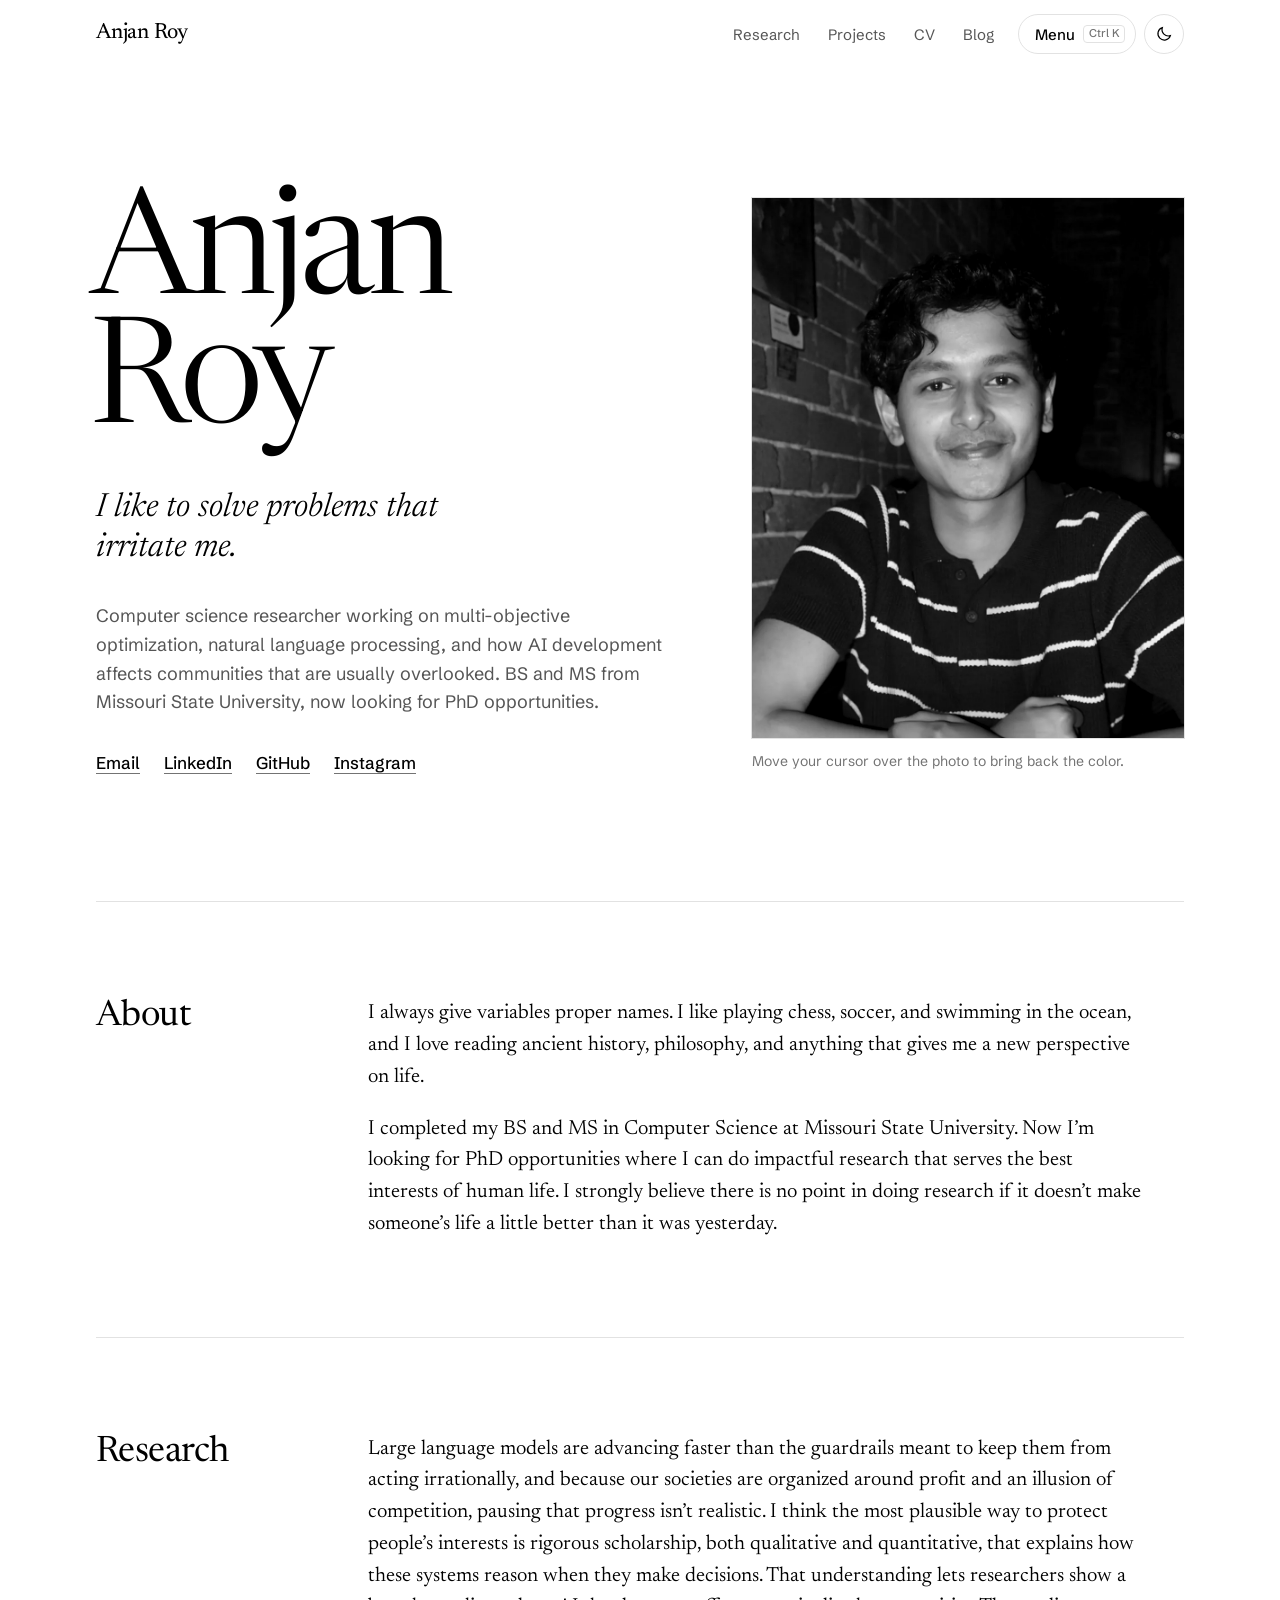
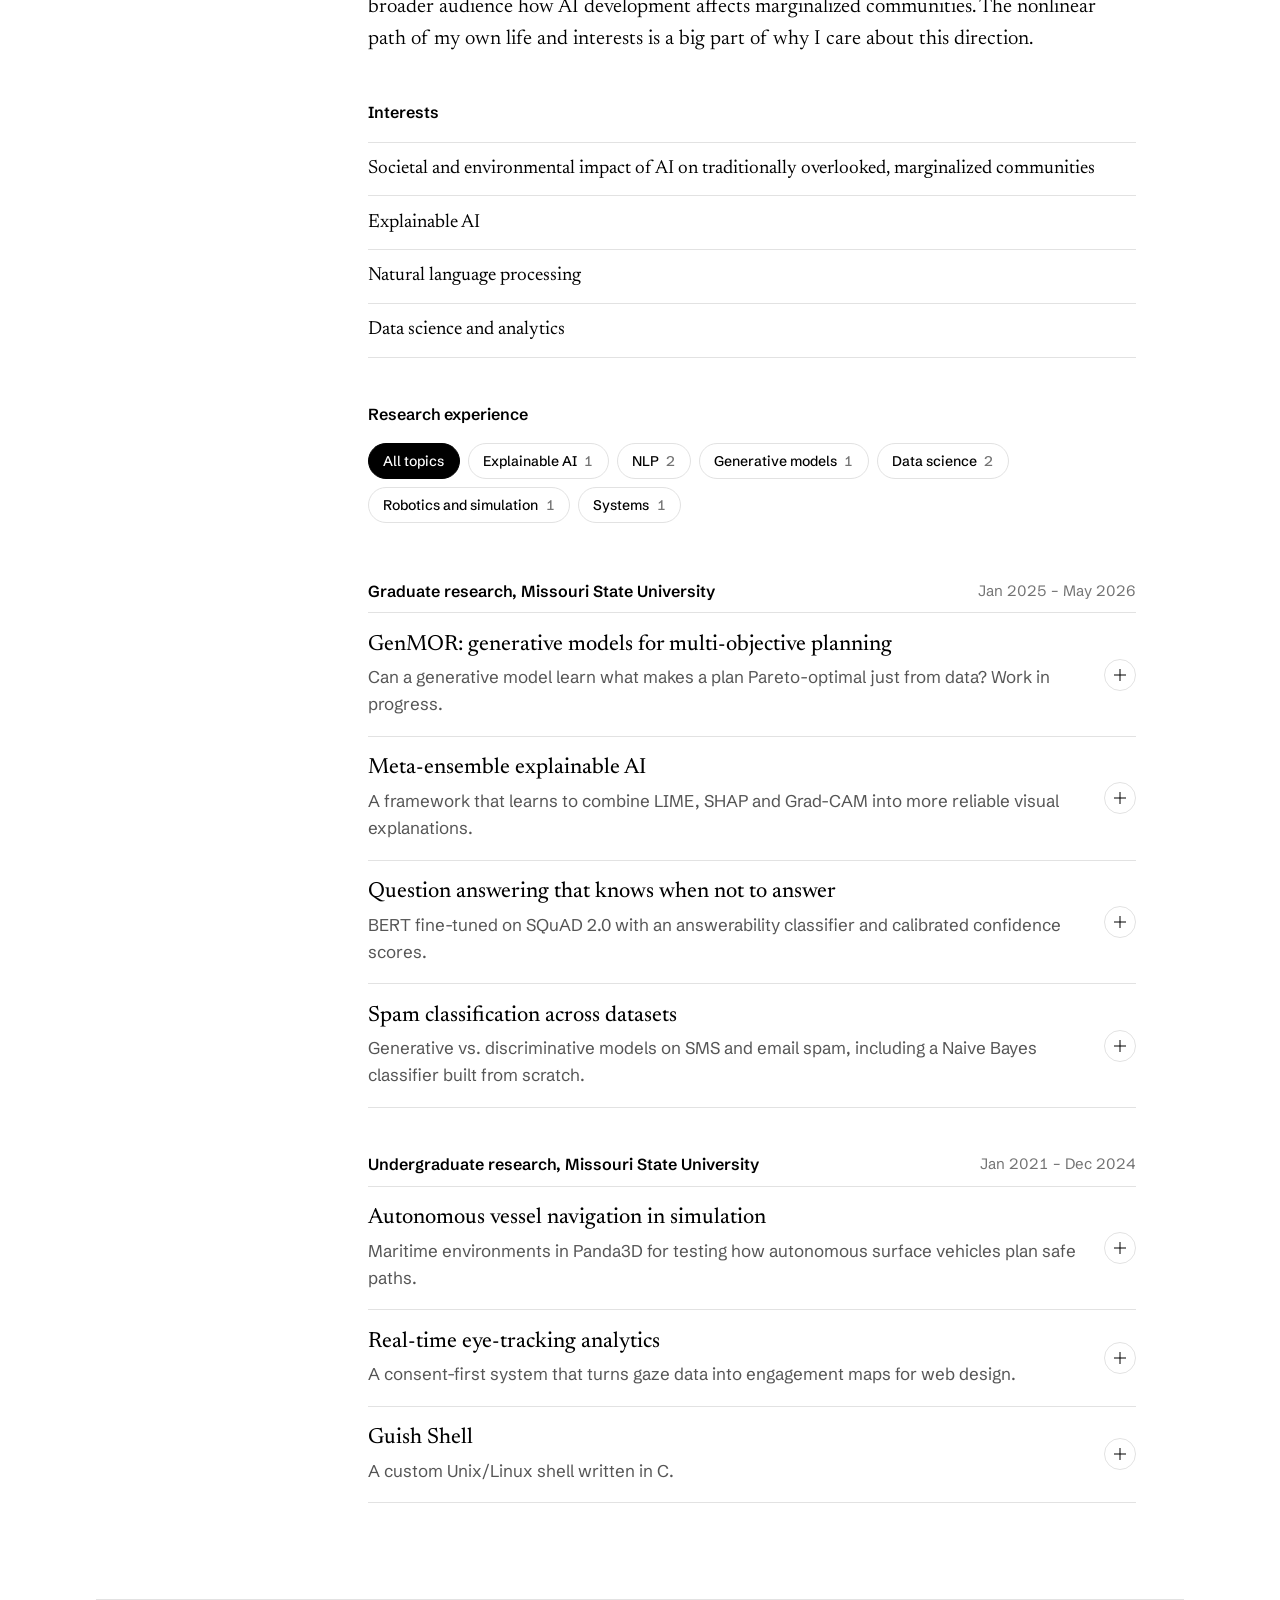
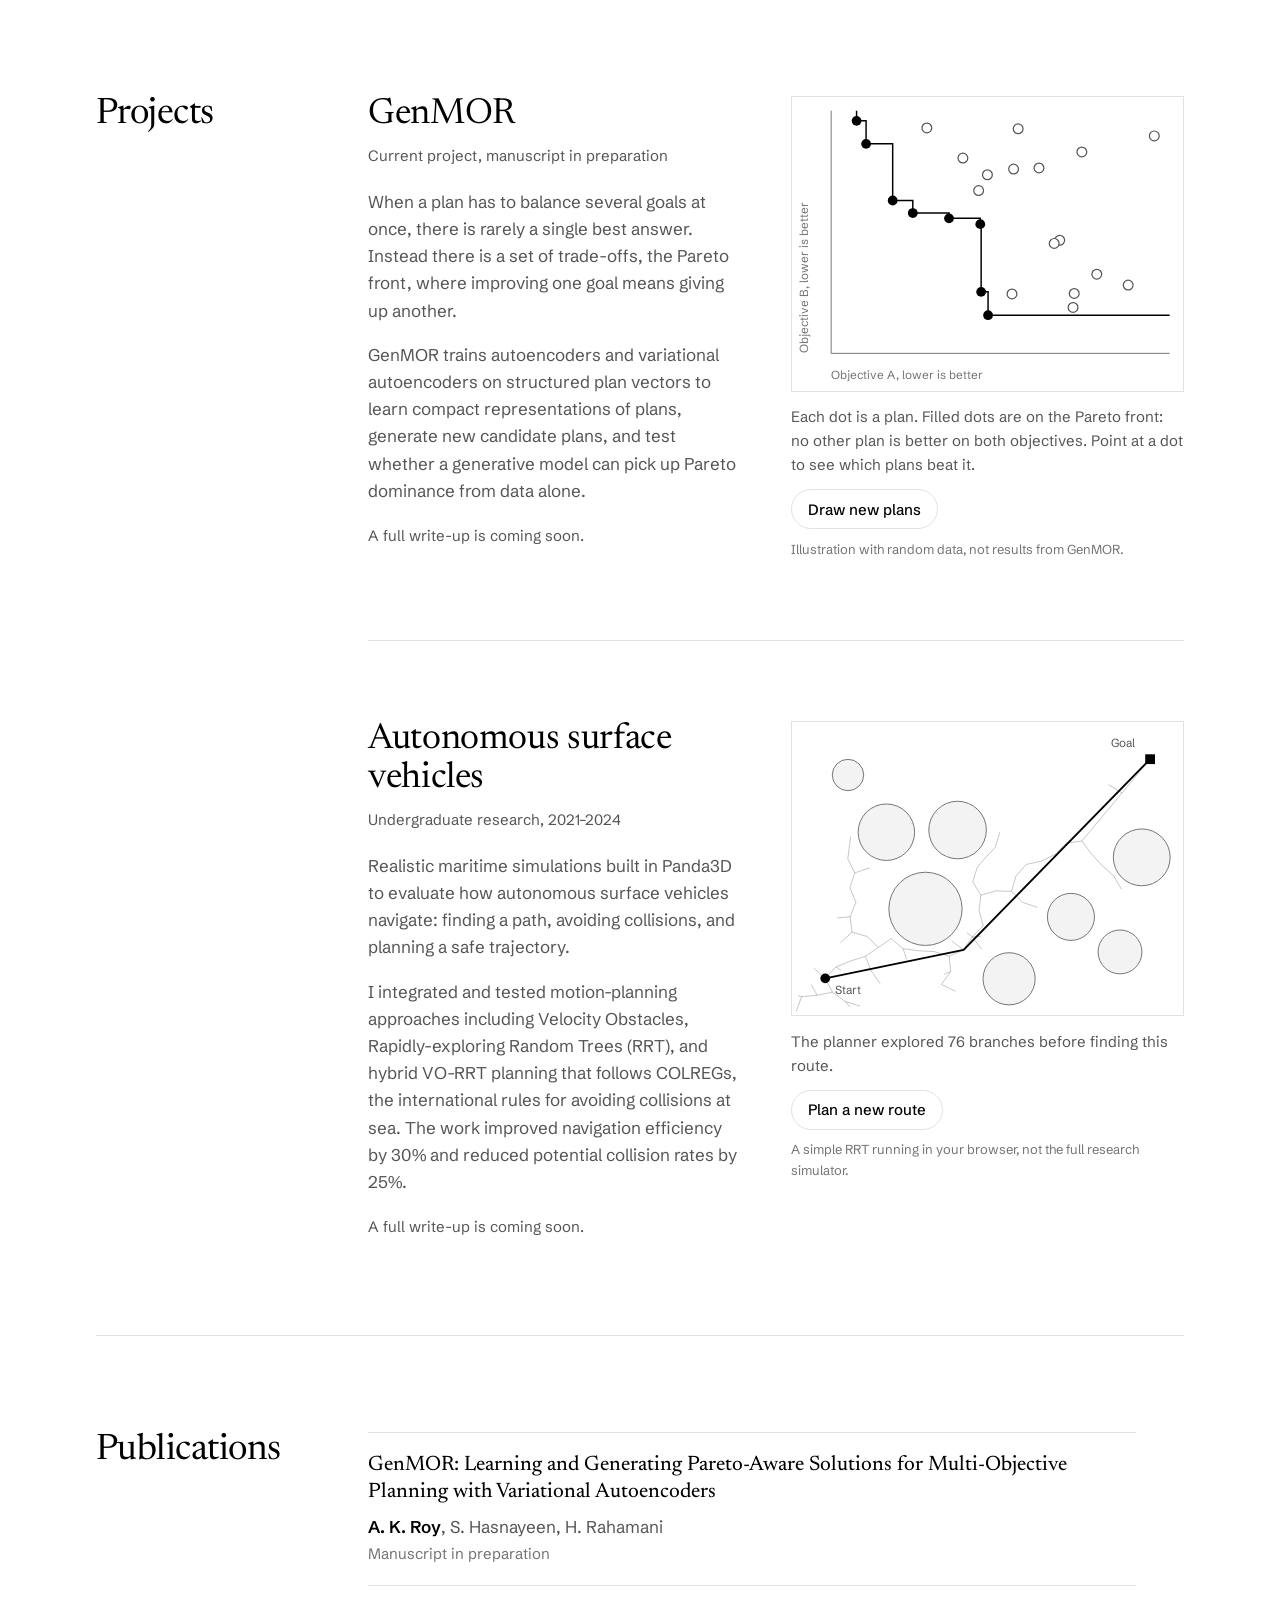
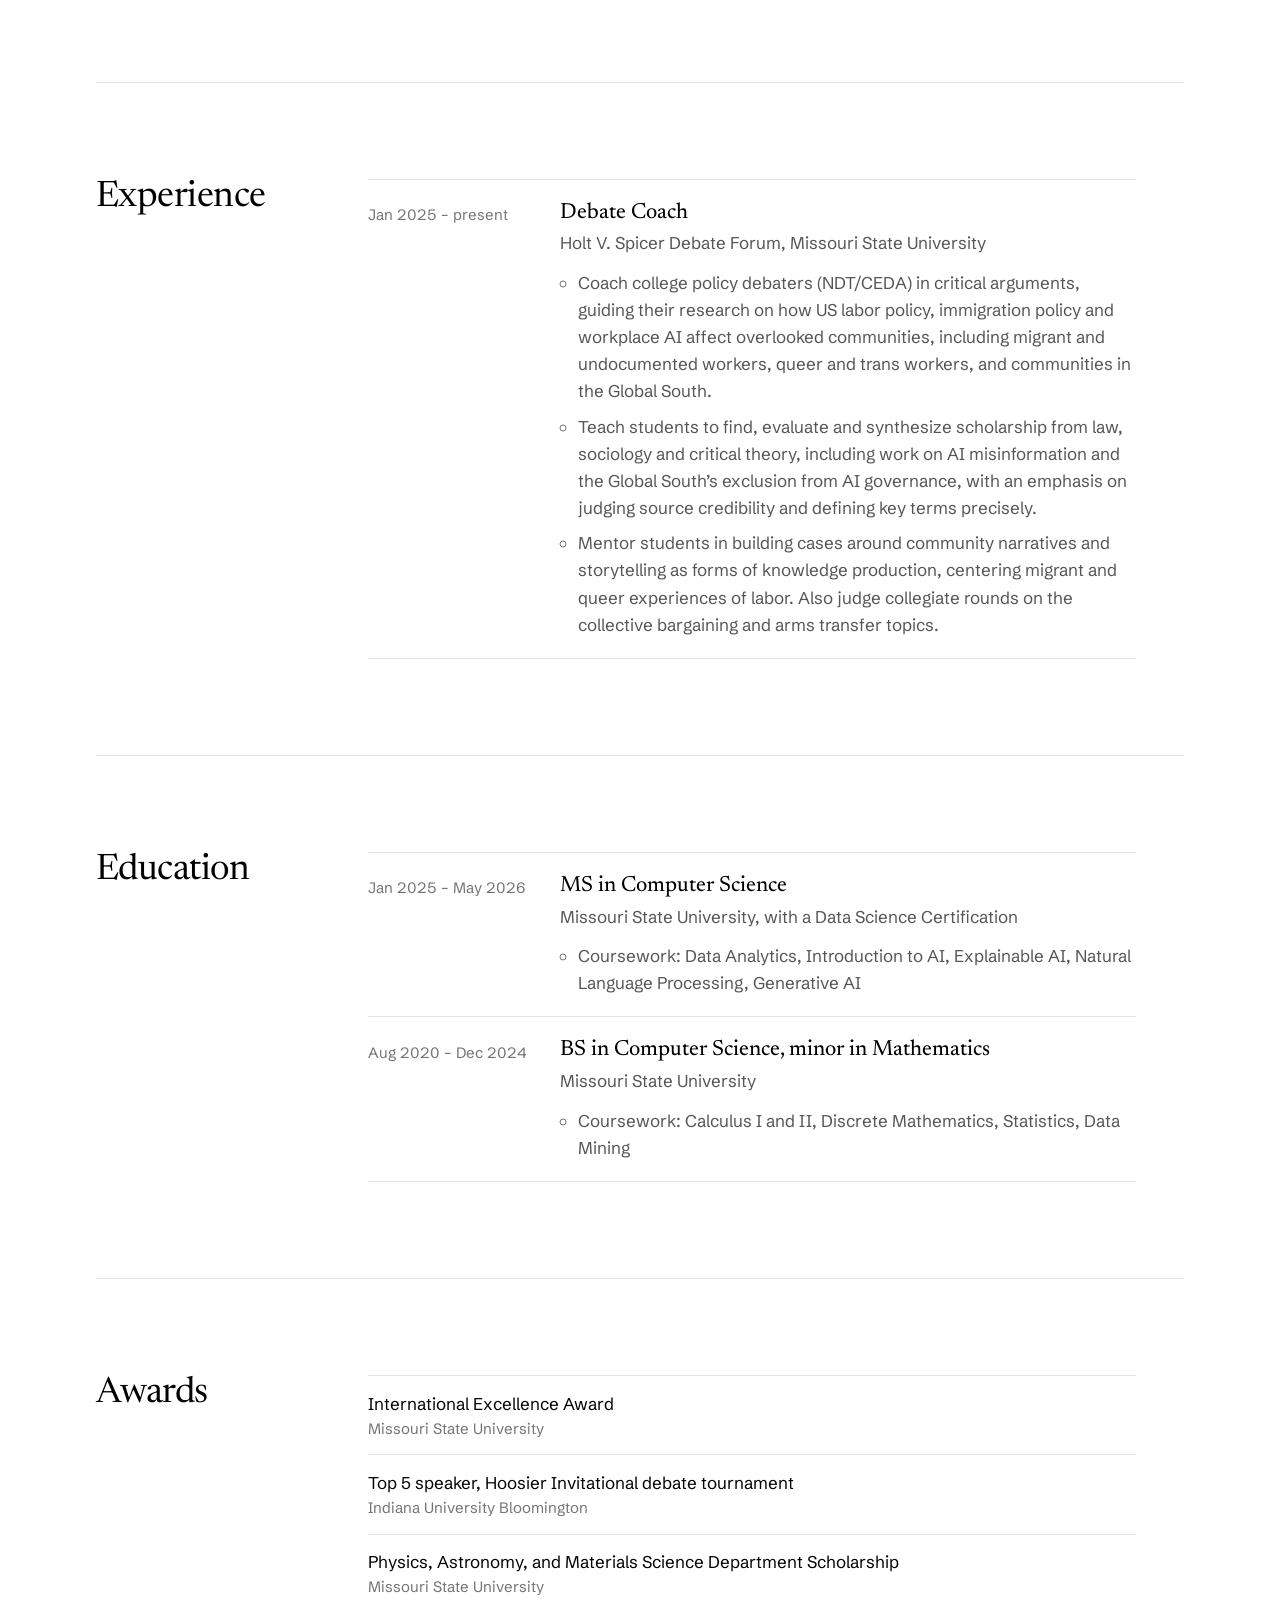
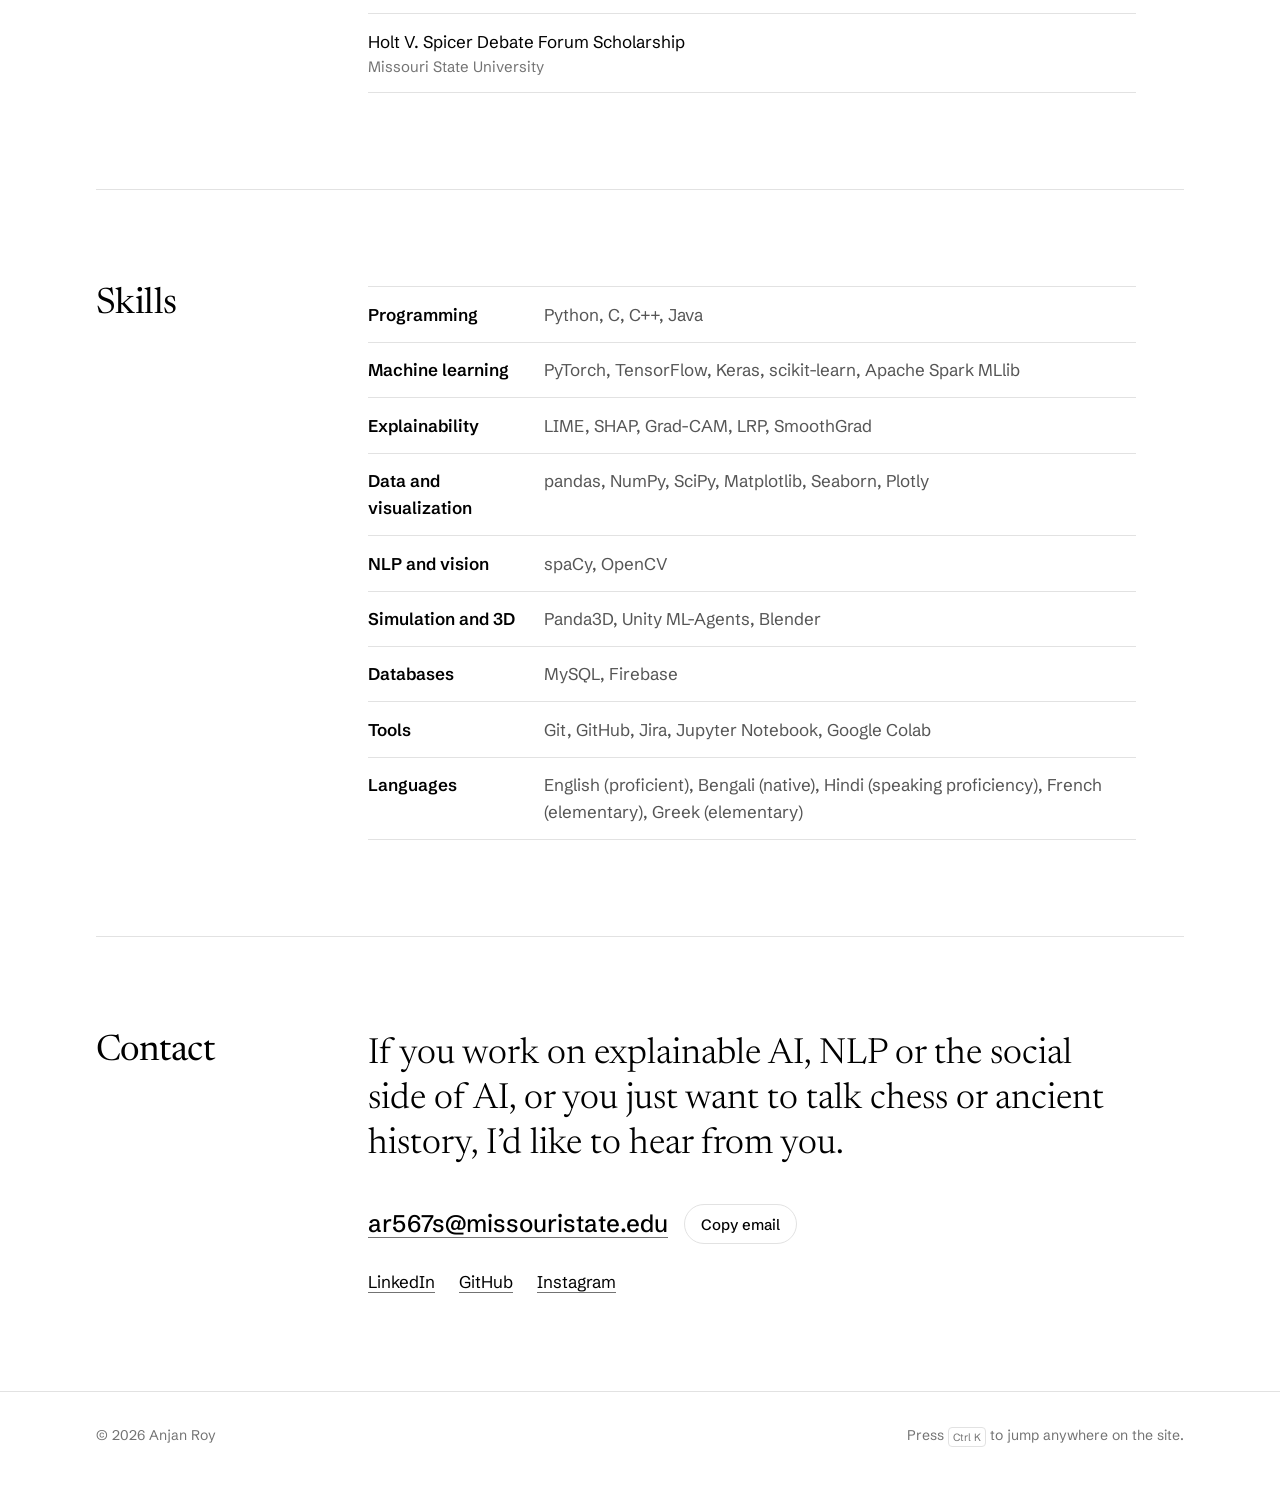
==== index.html @ ce1e2658 "Personal website" ====
<!doctype html>
<html lang="en" data-root="">
<head>
  <meta charset="utf-8">
  <meta name="viewport" content="width=device-width, initial-scale=1">
  <title>Anjan Roy | Explainable AI, NLP and AI's social impact</title>
  <meta name="description" content="Anjan Roy is a computer science researcher (BS and MS, Missouri State University) working on explainable AI, natural language processing, and the impact of AI on overlooked communities. Looking for PhD opportunities.">
  <meta name="author" content="Anjan Roy">
  <link rel="canonical" href="https://anjan14.github.io/">

  <meta property="og:type" content="website">
  <meta property="og:url" content="https://anjan14.github.io/">
  <meta property="og:title" content="Anjan Roy">
  <meta property="og:description" content="Computer science researcher working on explainable AI, NLP, and the impact of AI on overlooked communities.">
  <meta property="og:image" content="https://anjan14.github.io/assets/img/og-image.jpg">
  <meta name="twitter:card" content="summary_large_image">

  <meta name="theme-color" content="#ffffff" media="(prefers-color-scheme: light)">
  <meta name="theme-color" content="#000000" media="(prefers-color-scheme: dark)">
  <link rel="icon" href="assets/img/favicon.svg" type="image/svg+xml">
  <link rel="apple-touch-icon" href="assets/img/apple-touch-icon.png">

  <link rel="preload" href="assets/fonts/newsreader-latin-opsz-normal.woff2" as="font" type="font/woff2" crossorigin>
  <link rel="preload" href="assets/fonts/schibsted-grotesk-latin-wght-normal.woff2" as="font" type="font/woff2" crossorigin>
  <link rel="stylesheet" href="assets/css/style.css">

  <!-- Apply the saved theme before the page paints, so there is no flash -->
  <script>
    (function () {
      document.documentElement.classList.add("js");
      try {
        var t = localStorage.getItem("theme");
        if (t === "light" || t === "dark") document.documentElement.dataset.theme = t;
      } catch (e) {}
    })();
  </script>

  <script type="application/ld+json">
  {
    "@context": "https://schema.org",
    "@type": "Person",
    "name": "Anjan Roy",
    "alternateName": "Anjan Kishore Roy",
    "url": "https://anjan14.github.io/",
    "image": "https://anjan14.github.io/assets/img/anjan-roy.jpg",
    "email": "mailto:ar567s@missouristate.edu",
    "alumniOf": { "@type": "CollegeOrUniversity", "name": "Missouri State University" },
    "knowsAbout": ["Explainable AI", "Natural language processing", "Data science", "Societal impact of AI"],
    "sameAs": [
      "https://github.com/Anjan14",
      "https://www.linkedin.com/in/anjan-roy14/",
      "https://www.instagram.com/_anjanroy/"
    ]
  }
  </script>
</head>
<body>
  <a class="skip-link" href="#main">Skip to content</a>

  <header class="site-header">
    <div class="wrap header-inner">
      <a class="brand" href="./">Anjan Roy</a>
      <nav class="site-nav" aria-label="Main">
        <ul>
          <li><a href="#research">Research</a></li>
          <li><a href="#projects">Projects</a></li>
          <li><a href="#cv">CV</a></li>
          <li><a href="blog/">Blog</a></li>
        </ul>
      </nav>
      <div class="header-actions">
        <button class="menu-btn" type="button" data-open-palette aria-haspopup="dialog">
          Menu <kbd data-shortcut>Ctrl K</kbd>
        </button>
        <button class="icon-btn theme-toggle" type="button" aria-label="Switch theme">
          <svg class="icon-moon" viewBox="0 0 24 24" fill="none" stroke="currentColor" stroke-width="1.6" aria-hidden="true"><path d="M20.5 14.2A8.5 8.5 0 0 1 9.8 3.5a8.5 8.5 0 1 0 10.7 10.7Z"/></svg>
          <svg class="icon-sun" viewBox="0 0 24 24" fill="none" stroke="currentColor" stroke-width="1.6" aria-hidden="true"><circle cx="12" cy="12" r="4.2"/><path d="M12 2.5v2.2M12 19.3v2.2M2.5 12h2.2M19.3 12h2.2M5.3 5.3l1.6 1.6M17.1 17.1l1.6 1.6M5.3 18.7l1.6-1.6M17.1 6.9l1.6-1.6"/></svg>
        </button>
      </div>
    </div>
  </header>

  <main id="main">
    <!-- ============ Hero ============ -->
    <div class="wrap">
      <section class="hero" aria-labelledby="name">
        <div class="hero-text">
          <h1 class="hero-name" id="name"><span>Anjan</span><span>Roy</span></h1>
          <p class="hero-tagline">I like to solve problems that irritate me.</p>
          <p class="hero-intro">
            Computer science researcher working on multi-objective optimization, natural language processing,
            and how AI development affects communities that are usually overlooked.
            BS and MS from Missouri State University, now looking for PhD opportunities.
          </p>
          <ul class="hero-links">
            <li><a href="mailto:ar567s@missouristate.edu">Email</a></li>
            <li><a href="https://www.linkedin.com/in/anjan-roy14/" rel="me noopener" target="_blank">LinkedIn</a></li>
            <li><a href="https://github.com/Anjan14" rel="me noopener" target="_blank">GitHub</a></li>
            <li><a href="https://www.instagram.com/_anjanroy/" rel="me noopener" target="_blank">Instagram</a></li>
          </ul>
        </div>

        <figure class="portrait-figure">
          <div class="portrait" data-portrait>
            <picture>
              <source srcset="assets/img/anjan-roy.webp" type="image/webp">
              <img class="portrait-base" src="assets/img/anjan-roy.jpg" width="960" height="1200" alt="Anjan Roy smiling, sitting in front of a brick wall">
            </picture>
            <picture>
              <source srcset="assets/img/anjan-roy.webp" type="image/webp">
              <img class="portrait-color" src="assets/img/anjan-roy.jpg" width="960" height="1200" alt="" aria-hidden="true">
            </picture>
          </div>
          <figcaption class="portrait-caption">
            <span class="on-pointer">Move your cursor over the photo to bring back the color.</span>
            <span class="on-touch">Tap the photo to bring back the color.</span>
          </figcaption>
        </figure>
      </section>
    </div>

    <div class="wrap">
      <!-- ============ About ============ -->
      <section class="section" id="about" aria-labelledby="about-title">
        <div class="section-head"><h2 class="section-title" id="about-title">About</h2></div>
        <div class="section-body prose-lg">
          <p>
            I always give variables proper names. I like playing chess, soccer, and swimming in the ocean,
            and I love reading ancient history, philosophy, and anything that gives me a new perspective on life.
          </p>
          <p>
            I completed my BS and MS in Computer Science at Missouri State University. Now I’m looking for
            PhD opportunities where I can do impactful research that serves the best interests of human life.
            I strongly believe there is no point in doing research if it doesn’t make someone’s life a little
            better than it was yesterday.
          </p>
        </div>
      </section>

      <!-- ============ Research ============ -->
      <section class="section" id="research" aria-labelledby="research-title">
        <div class="section-head"><h2 class="section-title" id="research-title">Research</h2></div>
        <div class="section-body">
          <div class="prose-lg">
            <p>
              Large language models are advancing faster than the guardrails meant to keep them from acting
              irrationally, and because our societies are organized around profit and an illusion of competition,
              pausing that progress isn’t realistic. I think the most plausible way to protect people’s interests
              is rigorous scholarship, both qualitative and quantitative, that explains how these systems reason
              when they make decisions. That understanding lets researchers show a broader audience how AI
              development affects marginalized communities. The nonlinear path of my own life and interests is a
              big part of why I care about this direction.
            </p>
          </div>

          <h3 class="subhead">Interests</h3>
          <ul class="interest-list">
            <li>Societal and environmental impact of AI on traditionally overlooked, marginalized communities</li>
            <li>Explainable AI</li>
            <li>Natural language processing</li>
            <li>Data science and analytics</li>
          </ul>

          <h3 class="subhead" id="work-title">Research experience</h3>
          <fieldset class="filter" data-filter aria-describedby="filter-status">
            <legend class="visually-hidden">Filter research by topic</legend>
            <button class="chip" type="button" data-topic="all" aria-pressed="true">All topics</button>
          </fieldset>
          <p class="filter-status" id="filter-status" aria-live="polite"></p>

          <div class="work-group" data-group>
            <div class="work-group-head">
              <h3>Graduate research, Missouri State University</h3>
              <span class="dates">Jan 2025 – May 2026</span>
            </div>
            <ul class="work-list">
              <li data-topics="Generative models">
                <details class="work">
                  <summary>
                    <span class="work-title">GenMOR: generative models for multi-objective planning</span>
                    <span class="work-summary">Can a generative model learn what makes a plan Pareto-optimal just from data? Work in progress.</span>
                    <span class="work-toggle" aria-hidden="true"></span>
                  </summary>
                  <div class="work-detail">
                    <p>
                      GenMOR is a generative learning framework that extends the MORNP-DEC multi-objective planning problem.
                      I train plain autoencoder and variational autoencoder (VAE) architectures on synthetically generated,
                      structured plan vectors to learn latent representations, generate new candidate plans, and test whether
                      generative models can implicitly capture Pareto dominance from data.
                    </p>
                    <ul class="tags"><li>Generative models</li><li>VAEs</li><li>Multi-objective planning</li></ul>
                  </div>
                </details>
              </li>
              <li data-topics="Explainable AI">
                <details class="work">
                  <summary>
                    <span class="work-title">Meta-ensemble explainable AI</span>
                    <span class="work-summary">A framework that learns to combine LIME, SHAP and Grad-CAM into more reliable visual explanations.</span>
                    <span class="work-toggle" aria-hidden="true"></span>
                  </summary>
                  <div class="work-detail">
                    <p>
                      Instead of trusting a single explanation method, this framework integrates several (LIME, SHAP and Grad-CAM)
                      and learns how to combine them into one visual attribution. It showed improved fidelity, stability and
                      sparsity compared with each method on its own.
                    </p>
                    <ul class="tags"><li>Explainable AI</li><li>LIME</li><li>SHAP</li><li>Grad-CAM</li></ul>
                  </div>
                </details>
              </li>
              <li data-topics="NLP">
                <details class="work">
                  <summary>
                    <span class="work-title">Question answering that knows when not to answer</span>
                    <span class="work-summary">BERT fine-tuned on SQuAD 2.0 with an answerability classifier and calibrated confidence scores.</span>
                    <span class="work-toggle" aria-hidden="true"></span>
                  </summary>
                  <div class="work-detail">
                    <p>
                      A calibration-aware extractive QA system: BERT fine-tuned on SQuAD 2.0, augmented with an answerability
                      classifier and a confidence-scoring component. The model is trained to predict answer spans while learning
                      to abstain from unanswerable questions, and to produce confidence scores that genuinely reflect how likely
                      an answer is to be correct.
                    </p>
                    <ul class="tags"><li>NLP</li><li>BERT</li><li>Calibration</li></ul>
                  </div>
                </details>
              </li>
              <li data-topics="NLP|Data science">
                <details class="work">
                  <summary>
                    <span class="work-title">Spam classification across datasets</span>
                    <span class="work-summary">Generative vs. discriminative models on SMS and email spam, including a Naive Bayes classifier built from scratch.</span>
                    <span class="work-toggle" aria-hidden="true"></span>
                  </summary>
                  <div class="work-detail">
                    <p>
                      A pipeline comparing generative and discriminative models, including a custom multinomial Naive Bayes
                      implementation, on the SMS Spam Collection (5,574 messages) and a large Enron-style email corpus
                      (421,796 messages), with chi-square and mutual-information feature selection.
                    </p>
                    <p>
                      Linear SVM performed best on SMS (F1 0.947), while the custom Naive Bayes slightly outperformed the
                      discriminative baselines on email (F1 0.988). Aggressive univariate feature pruning substantially hurt
                      recall for generative models while giving discriminative models only marginal efficiency gains.
                    </p>
                    <ul class="tags"><li>NLP</li><li>Data science</li><li>Naive Bayes</li><li>SVM</li></ul>
                  </div>
                </details>
              </li>
            </ul>
          </div>

          <div class="work-group" data-group>
            <div class="work-group-head">
              <h3>Undergraduate research, Missouri State University</h3>
              <span class="dates">Jan 2021 – Dec 2024</span>
            </div>
            <ul class="work-list">
              <li data-topics="Robotics and simulation">
                <details class="work">
                  <summary>
                    <span class="work-title">Autonomous vessel navigation in simulation</span>
                    <span class="work-summary">Maritime environments in Panda3D for testing how autonomous surface vehicles plan safe paths.</span>
                    <span class="work-toggle" aria-hidden="true"></span>
                  </summary>
                  <div class="work-detail">
                    <p>
                      I designed realistic maritime simulation environments in the Panda3D game engine to evaluate autonomous
                      surface vehicle (ASV) navigation, integrating AI path-finding and collision avoidance with motion-planning
                      approaches including Velocity Obstacles (VO), Rapidly-exploring Random Trees (RRT), and hybrid
                      VO-RRT planning that follows COLREGs, the international rules for avoiding collisions at sea.
                    </p>
                    <p>
                      Results: navigation efficiency up 30%, potential collision rates down 25%, and trajectory accuracy up 20%.
                    </p>
                    <ul class="tags"><li>Motion planning</li><li>RRT</li><li>Panda3D</li></ul>
                  </div>
                </details>
              </li>
              <li data-topics="Data science">
                <details class="work">
                  <summary>
                    <span class="work-title">Real-time eye-tracking analytics</span>
                    <span class="work-summary">A consent-first system that turns gaze data into engagement maps for web design.</span>
                    <span class="work-toggle" aria-hidden="true"></span>
                  </summary>
                  <div class="work-detail">
                    <p>
                      User interactions were captured with HTML and JavaScript behind fully compliant consent management. A Python
                      and Flask backend processed over 1,000 gaze data points per session into line-of-sight engagement maps,
                      and design changes based on those maps increased user engagement by 15%.
                    </p>
                    <ul class="tags"><li>Data science</li><li>Flask</li><li>HCI</li></ul>
                  </div>
                </details>
              </li>
              <li data-topics="Systems">
                <details class="work">
                  <summary>
                    <span class="work-title">Guish Shell</span>
                    <span class="work-summary">A custom Unix/Linux shell written in C.</span>
                    <span class="work-toggle" aria-hidden="true"></span>
                  </summary>
                  <div class="work-detail">
                    <p>
                      A command-line shell with command execution, history management, error handling, scripting support and
                      custom plugins. Refining memory management and process control cut command execution time by 20% and peak
                      CPU usage by 25%, and the shell earned a 95% positive rating in user testing.
                    </p>
                    <ul class="tags"><li>C</li><li>Operating systems</li></ul>
                  </div>
                </details>
              </li>
            </ul>
          </div>
        </div>
      </section>

      <!-- ============ Projects ============ -->
      <section class="section" id="projects" aria-labelledby="projects-title">
        <div class="section-head"><h2 class="section-title" id="projects-title">Projects</h2></div>
        <div class="section-body section-body-wide">

          <article class="project" aria-labelledby="genmor-title">
            <div class="project-text">
              <h3 class="project-title" id="genmor-title">GenMOR</h3>
              <p class="project-status">Current project, manuscript in preparation</p>
              <p>
                When a plan has to balance several goals at once, there is rarely a single best answer. Instead there is a
                set of trade-offs, the Pareto front, where improving one goal means giving up another.
              </p>
              <p>
                GenMOR trains autoencoders and variational autoencoders on structured plan vectors to learn compact
                representations of plans, generate new candidate plans, and test whether a generative model can pick up
                Pareto dominance from data alone.
              </p>
              <p class="project-more">A full write-up is coming soon.</p>
            </div>
            <figure class="demo" data-pareto>
              <div class="demo-frame">
                <svg viewBox="0 0 400 300" role="img" aria-labelledby="pareto-desc">
                  <desc id="pareto-desc">A scatter plot of randomly generated plans scored on two objectives. Filled dots form the Pareto front.</desc>
                </svg>
              </div>
              <div class="demo-bar">
                <p class="demo-readout" aria-live="polite">Each dot is a plan. Filled dots are on the Pareto front: no other plan is better on both objectives. Point at a dot to see which plans beat it.</p>
                <button class="btn btn-quiet" type="button" data-resample>Draw new plans</button>
              </div>
              <figcaption class="demo-note">Illustration with random data, not results from GenMOR.</figcaption>
            </figure>
          </article>

          <article class="project" aria-labelledby="asv-title">
            <div class="project-text">
              <h3 class="project-title" id="asv-title">Autonomous surface vehicles</h3>
              <p class="project-status">Undergraduate research, 2021–2024</p>
              <p>
                Realistic maritime simulations built in Panda3D to evaluate how autonomous surface vehicles navigate:
                finding a path, avoiding collisions, and planning a safe trajectory.
              </p>
              <p>
                I integrated and tested motion-planning approaches including Velocity Obstacles, Rapidly-exploring
                Random Trees (RRT), and hybrid VO-RRT planning that follows COLREGs, the international rules for avoiding
                collisions at sea. The work improved navigation efficiency by 30% and reduced potential collision rates by 25%.
              </p>
              <p class="project-more">A full write-up is coming soon.</p>
            </div>
            <figure class="demo" data-rrt>
              <div class="demo-frame">
                <svg viewBox="0 0 400 300" role="img" aria-labelledby="rrt-desc">
                  <desc id="rrt-desc">A basic RRT planner exploring a map with circular obstacles and drawing a route from start to goal.</desc>
                </svg>
              </div>
              <div class="demo-bar">
                <p class="demo-readout" aria-live="polite">Grey branches are moves the planner explored. The black line is the route it found.</p>
                <button class="btn btn-quiet" type="button" data-replan>Plan a new route</button>
              </div>
              <figcaption class="demo-note">A simple RRT running in your browser, not the full research simulator.</figcaption>
            </figure>
          </article>

        </div>
      </section>

      <!-- ============ Publications ============ -->
      <section class="section" id="publications" aria-labelledby="pubs-title">
        <div class="section-head"><h2 class="section-title" id="pubs-title">Publications</h2></div>
        <div class="section-body">
          <p class="pub">
            <cite class="pub-title">GenMOR: Learning and Generating Pareto-Aware Solutions for Multi-Objective Planning with Variational Autoencoders</cite>
            <span class="pub-authors"><strong>A. K. Roy</strong>, S. Hasnayeen, H. Rahamani</span>
            <span class="pub-venue">Manuscript in preparation</span>
          </p>
        </div>
      </section>

      <div id="cv">
        <!-- ============ Experience ============ -->
        <section class="section" id="experience" aria-labelledby="exp-title">
          <div class="section-head"><h2 class="section-title" id="exp-title">Experience</h2></div>
          <div class="section-body">
            <ol class="timeline">
              <li>
                <span class="when">Jan 2025 – present</span>
                <div>
                  <h3>Debate Coach</h3>
                  <p class="where">Holt V. Spicer Debate Forum, Missouri State University</p>
                  <ul>
                    <li>Coach college policy debaters (NDT/CEDA) in critical arguments, guiding their research on how US labor policy, immigration policy and workplace AI affect overlooked communities, including migrant and undocumented workers, queer and trans workers, and communities in the Global South.</li>
                    <li>Teach students to find, evaluate and synthesize scholarship from law, sociology and critical theory, including work on AI misinformation and the Global South’s exclusion from AI governance, with an emphasis on judging source credibility and defining key terms precisely.</li>
                    <li>Mentor students in building cases around community narratives and storytelling as forms of knowledge production, centering migrant and queer experiences of labor. Also judge collegiate rounds on the collective bargaining and arms transfer topics.</li>
                  </ul>
                </div>
              </li>
            </ol>
          </div>
        </section>

        <!-- ============ Education ============ -->
        <section class="section" id="education" aria-labelledby="edu-title">
          <div class="section-head"><h2 class="section-title" id="edu-title">Education</h2></div>
          <div class="section-body">
            <ol class="timeline">
              <li>
                <span class="when">Jan 2025 – May 2026</span>
                <div>
                  <h3>MS in Computer Science</h3>
                  <p class="where">Missouri State University, with a Data Science Certification</p>
                  <ul>
                    <li>Coursework: Data Analytics, Introduction to AI, Explainable AI, Natural Language Processing, Generative AI</li>
                  </ul>
                </div>
              </li>
              <li>
                <span class="when">Aug 2020 – Dec 2024</span>
                <div>
                  <h3>BS in Computer Science, minor in Mathematics</h3>
                  <p class="where">Missouri State University</p>
                  <ul>
                    <li>Coursework: Calculus I and II, Discrete Mathematics, Statistics, Data Mining</li>
                  </ul>
                </div>
              </li>
            </ol>
          </div>
        </section>

        <!-- ============ Awards ============ -->
        <section class="section" id="awards" aria-labelledby="awards-title">
          <div class="section-head"><h2 class="section-title" id="awards-title">Awards</h2></div>
          <div class="section-body">
            <ul class="plain-list">
              <li>International Excellence Award <span class="detail">Missouri State University</span></li>
              <li>Top 5 speaker, Hoosier Invitational debate tournament <span class="detail">Indiana University Bloomington</span></li>
              <li>Physics, Astronomy, and Materials Science Department Scholarship <span class="detail">Missouri State University</span></li>
              <li>Holt V. Spicer Debate Forum Scholarship <span class="detail">Missouri State University</span></li>
            </ul>
          </div>
        </section>

        <!-- ============ Skills ============ -->
        <section class="section" id="skills" aria-labelledby="skills-title">
          <div class="section-head"><h2 class="section-title" id="skills-title">Skills</h2></div>
          <div class="section-body">
            <dl class="skills">
              <dt>Programming</dt><dd>Python, C, C++, Java</dd>
              <dt>Machine learning</dt><dd>PyTorch, TensorFlow, Keras, scikit-learn, Apache Spark MLlib</dd>
              <dt>Explainability</dt><dd>LIME, SHAP, Grad-CAM, LRP, SmoothGrad</dd>
              <dt>Data and visualization</dt><dd>pandas, NumPy, SciPy, Matplotlib, Seaborn, Plotly</dd>
              <dt>NLP and vision</dt><dd>spaCy, OpenCV</dd>
              <dt>Simulation and 3D</dt><dd>Panda3D, Unity ML-Agents, Blender</dd>
              <dt>Databases</dt><dd>MySQL, Firebase</dd>
              <dt>Tools</dt><dd>Git, GitHub, Jira, Jupyter Notebook, Google Colab</dd>
              <dt>Languages</dt><dd>English (proficient), Bengali (native), Hindi (speaking proficiency), French (elementary), Greek (elementary)</dd>
            </dl>
          </div>
        </section>
      </div>

      <!-- ============ Contact ============ -->
      <section class="section" id="contact" aria-labelledby="contact-title">
        <div class="section-head"><h2 class="section-title" id="contact-title">Contact</h2></div>
        <div class="section-body">
          <p class="contact-lead">If you work on explainable AI, NLP or the social side of AI, or you just want to talk chess or ancient history, I’d like to hear from you.</p>
          <div class="contact-email">
            <a href="mailto:ar567s@missouristate.edu">ar567s@missouristate.edu</a>
            <button class="btn btn-quiet" type="button" data-copy-email>Copy email</button>
          </div>
          <ul class="contact-links">
            <li><a href="https://www.linkedin.com/in/anjan-roy14/" rel="me noopener" target="_blank">LinkedIn</a></li>
            <li><a href="https://github.com/Anjan14" rel="me noopener" target="_blank">GitHub</a></li>
            <li><a href="https://www.instagram.com/_anjanroy/" rel="me noopener" target="_blank">Instagram</a></li>
          </ul>
        </div>
      </section>
    </div>
  </main>

  <footer class="site-footer">
    <div class="wrap footer-inner">
      <p>© <span data-year>2026</span> Anjan Roy</p>
      <p class="footer-hint">Press <kbd data-shortcut>Ctrl K</kbd> to jump anywhere on the site.</p>
    </div>
  </footer>

  <script src="assets/js/main.js" defer></script>
  <script src="assets/js/demos.js" defer></script>
</body>
</html>
---- assets/css/style.css ----
/* ==========================================================================
   Anjan Roy — personal site
   Black and white only. The single splash of color lives in the portrait.
   ========================================================================== */

/* ---------- Fonts (self-hosted, SIL Open Font License) ---------- */
@font-face {
  font-family: "Newsreader";
  font-style: normal;
  font-weight: 200 800;
  font-display: swap;
  src: url("../fonts/newsreader-latin-opsz-normal.woff2") format("woff2-variations");
}
@font-face {
  font-family: "Newsreader";
  font-style: italic;
  font-weight: 200 800;
  font-display: swap;
  src: url("../fonts/newsreader-latin-opsz-italic.woff2") format("woff2-variations");
}
@font-face {
  font-family: "Schibsted Grotesk";
  font-style: normal;
  font-weight: 400 900;
  font-display: swap;
  src: url("../fonts/schibsted-grotesk-latin-wght-normal.woff2") format("woff2-variations");
}
@font-face {
  font-family: "JetBrains Mono";
  font-style: normal;
  font-weight: 100 800;
  font-display: swap;
  src: url("../fonts/jetbrains-mono-latin-wght-normal.woff2") format("woff2-variations");
}

/* ---------- Tokens ---------- */
:root {
  color-scheme: light;
  --paper: #ffffff;
  --ink: #000000;
  --ink-2: #555555;
  --ink-3: #737373;
  --rule: #e2e2e2;
  --wash: #f3f3f3;

  --serif: "Newsreader", "Iowan Old Style", "Palatino Linotype", Georgia, serif;
  --sans: "Schibsted Grotesk", system-ui, -apple-system, "Segoe UI", Roboto, sans-serif;
  --mono: "JetBrains Mono", ui-monospace, SFMono-Regular, Menlo, Consolas, monospace;

  --max: 74rem;
  --gutter: clamp(1rem, 4vw, 3rem);
  --header-h: 4.25rem;
  --ease: cubic-bezier(0.2, 0.7, 0.2, 1);

  interpolate-size: allow-keywords;
}

@media (prefers-color-scheme: dark) {
  :root:not([data-theme="light"]) {
    color-scheme: dark;
    --paper: #000000;
    --ink: #ffffff;
    --ink-2: #a6a6a6;
    --ink-3: #8c8c8c;
    --rule: #262626;
    --wash: #141414;
  }
}
:root[data-theme="dark"] {
  color-scheme: dark;
  --paper: #000000;
  --ink: #ffffff;
  --ink-2: #a6a6a6;
  --ink-3: #8c8c8c;
  --rule: #262626;
  --wash: #141414;
}

/* ---------- Base ---------- */
*,
*::before,
*::after { box-sizing: border-box; }

html {
  -webkit-text-size-adjust: 100%;
  text-size-adjust: 100%;
  scroll-behavior: smooth;
  scroll-padding-top: calc(var(--header-h) + 1rem);
}

body {
  margin: 0;
  background: var(--paper);
  color: var(--ink);
  font-family: var(--sans);
  font-size: 1.0625rem;
  line-height: 1.6;
  font-feature-settings: "kern", "liga";
  -webkit-font-smoothing: antialiased;
  -moz-osx-font-smoothing: grayscale;
  text-rendering: optimizeLegibility;
}

img, svg { display: block; max-width: 100%; }

h1, h2, h3, h4 { margin: 0; font-weight: 400; }
p { margin: 0 0 1em; }
p:last-child { margin-bottom: 0; }

a {
  color: inherit;
  text-decoration-line: underline;
  text-decoration-thickness: 1px;
  text-decoration-color: var(--ink-3);
  text-underline-offset: 0.22em;
  transition: text-decoration-color 0.2s, text-decoration-thickness 0.2s;
}
a:hover { text-decoration-color: var(--ink); text-decoration-thickness: 2px; }

:focus-visible {
  outline: 2px solid var(--ink);
  outline-offset: 3px;
  border-radius: 2px;
}

::selection { background: var(--ink); color: var(--paper); }

.visually-hidden {
  position: absolute !important;
  width: 1px; height: 1px;
  padding: 0; margin: -1px;
  overflow: hidden; clip: rect(0 0 0 0);
  white-space: nowrap; border: 0;
}

.skip-link {
  position: absolute;
  left: var(--gutter);
  top: -3rem;
  z-index: 100;
  padding: 0.5rem 0.9rem;
  background: var(--ink);
  color: var(--paper);
  text-decoration: none;
}
.skip-link:focus { top: 0.75rem; }

.wrap {
  width: 100%;
  max-width: var(--max);
  margin-inline: auto;
  padding-inline: var(--gutter);
}

kbd {
  font-family: var(--sans);
  font-size: 0.75em;
  line-height: 1;
  padding: 0.25em 0.4em;
  border: 1px solid var(--rule);
  border-radius: 4px;
  color: var(--ink-3);
}

/* ---------- Buttons ---------- */
.btn {
  display: inline-flex;
  align-items: center;
  gap: 0.5rem;
  min-height: 2.5rem;
  padding: 0.45rem 1rem;
  border: 1px solid var(--ink);
  border-radius: 999px;
  background: transparent;
  color: var(--ink);
  font: 500 0.9375rem/1 var(--sans);
  cursor: pointer;
  text-decoration: none;
  transition: background-color 0.2s, color 0.2s;
}
.btn:hover { background: var(--ink); color: var(--paper); }
.btn-quiet { border-color: var(--rule); }
.btn-quiet:hover { border-color: var(--ink); }

.icon-btn {
  display: inline-grid;
  place-items: center;
  width: 2.5rem;
  height: 2.5rem;
  border: 1px solid var(--rule);
  border-radius: 999px;
  background: transparent;
  color: var(--ink);
  cursor: pointer;
  transition: border-color 0.2s;
}
.icon-btn:hover { border-color: var(--ink); }
.icon-btn svg { width: 1.125rem; height: 1.125rem; }

/* Theme icon: show the moon in light mode, the sun in dark mode */
.theme-toggle .icon-sun { display: none; }
:root[data-theme="dark"] .theme-toggle .icon-sun { display: block; }
:root[data-theme="dark"] .theme-toggle .icon-moon { display: none; }
@media (prefers-color-scheme: dark) {
  :root:not([data-theme="light"]) .theme-toggle .icon-sun { display: block; }
  :root:not([data-theme="light"]) .theme-toggle .icon-moon { display: none; }
}

/* Theme switch: circular reveal (View Transitions API) */
::view-transition-old(root),
::view-transition-new(root) {
  animation: none;
  mix-blend-mode: normal;
}

/* ---------- Header ---------- */
.site-header {
  position: sticky;
  top: 0;
  z-index: 50;
  background: color-mix(in srgb, var(--paper) 86%, transparent);
  -webkit-backdrop-filter: blur(12px);
  backdrop-filter: blur(12px);
  border-bottom: 1px solid transparent;
  transition: border-color 0.3s;
}
.site-header.is-scrolled { border-bottom-color: var(--rule); }

.header-inner {
  display: flex;
  align-items: center;
  gap: 1.5rem;
  height: var(--header-h);
}

.brand {
  font-family: var(--serif);
  font-size: 1.375rem;
  font-weight: 450;
  letter-spacing: -0.01em;
  text-decoration: none;
  white-space: nowrap;
}

.site-nav { margin-left: auto; }
.site-nav ul {
  display: flex;
  gap: 1.75rem;
  margin: 0;
  padding: 0;
  list-style: none;
}
.site-nav a {
  color: var(--ink-2);
  font-size: 0.9375rem;
  text-decoration: none;
  padding-block: 0.4rem;
  border-bottom: 1px solid transparent;
  transition: color 0.2s, border-color 0.2s;
}
.site-nav a:hover { color: var(--ink); }
.site-nav a[aria-current] { color: var(--ink); border-bottom-color: var(--ink); }

.header-actions { display: flex; align-items: center; gap: 0.5rem; }

.menu-btn {
  display: inline-flex;
  align-items: center;
  gap: 0.55rem;
  height: 2.5rem;
  padding: 0 0.6rem 0 1rem;
  border: 1px solid var(--rule);
  border-radius: 999px;
  background: transparent;
  color: var(--ink);
  font: 500 0.9375rem/1 var(--sans);
  cursor: pointer;
  transition: border-color 0.2s;
}
.menu-btn:hover { border-color: var(--ink); }

@media (max-width: 760px) {
  .site-nav { display: none; }
  .header-actions { margin-left: auto; }
  .menu-btn { padding-right: 1rem; }
  .menu-btn kbd { display: none; }
}
@media (hover: none) {
  .menu-btn kbd { display: none; }
  .menu-btn { padding-right: 1rem; }
}

/* ---------- Hero ---------- */
.hero {
  display: grid;
  grid-template-columns: minmax(0, 1.3fr) minmax(0, 1fr);
  align-items: center;
  gap: clamp(2rem, 5vw, 5rem);
  min-height: calc(100svh - var(--header-h));
  padding-block: clamp(2.5rem, 6vw, 5rem);
}

.hero-name {
  font-family: var(--serif);
  font-size: clamp(4rem, 11.5vw, 9.75rem);
  font-weight: 350;
  font-variation-settings: "opsz" 72;
  line-height: 0.88;
  letter-spacing: -0.04em;
  margin-left: -0.04em;
}
.hero-name span { display: block; }

.hero-tagline {
  margin-top: clamp(1.5rem, 3vw, 2.25rem);
  font-family: var(--serif);
  font-size: clamp(1.5rem, 2.6vw, 2.125rem);
  font-style: italic;
  font-weight: 350;
  line-height: 1.2;
  max-width: 22ch;
}

.hero-intro {
  margin-top: 1.5rem;
  max-width: 36rem;
  color: var(--ink-2);
  font-size: 1.125rem;
}

.hero-links {
  display: flex;
  flex-wrap: wrap;
  gap: 0.5rem 1.5rem;
  margin: 2rem 0 0;
  padding: 0;
  list-style: none;
  font-weight: 500;
}

/* Page-load sequence: one orchestrated entrance */
@media (prefers-reduced-motion: no-preference) {
  .js .hero-name span,
  .js .hero-tagline,
  .js .hero-intro,
  .js .hero-links {
    animation: rise 0.9s var(--ease) both;
  }
  .js .hero-name span:nth-child(2) { animation-delay: 0.08s; }
  .js .hero-tagline { animation-delay: 0.2s; }
  .js .hero-intro { animation-delay: 0.3s; }
  .js .hero-links { animation-delay: 0.38s; }
  .js .portrait-figure { animation: fade 1.1s var(--ease) 0.1s both; }
}
@keyframes rise {
  from { opacity: 0; transform: translateY(0.6em); }
  to { opacity: 1; transform: none; }
}
@keyframes fade {
  from { opacity: 0; }
  to { opacity: 1; }
}

/* ---------- Portrait with color lens ---------- */
@property --lens {
  syntax: "<length>";
  inherits: true;
  initial-value: 0px;
}

.portrait-figure {
  margin: 0;
  justify-self: end;
  width: 100%;
  max-width: 27rem;
}

.portrait {
  --x: 50%;
  --y: 32%;
  --lens: 0px;
  position: relative;
  aspect-ratio: 4 / 5;
  overflow: hidden;
  background: var(--wash);
  box-shadow: 0 0 0 1px var(--rule);
  cursor: crosshair;
  touch-action: manipulation;
  transition: --lens 0.45s var(--ease);
}
.portrait img {
  position: absolute;
  inset: 0;
  width: 100%;
  height: 100%;
  object-fit: cover;
  user-select: none;
  -webkit-user-drag: none;
}
.portrait-base { filter: grayscale(1) contrast(1.08) brightness(1.04); }
.portrait-color {
  -webkit-mask-image: radial-gradient(circle at var(--x) var(--y), #000 calc(var(--lens) * 0.55), transparent var(--lens));
  mask-image: radial-gradient(circle at var(--x) var(--y), #000 calc(var(--lens) * 0.55), transparent var(--lens));
}
.portrait.is-lit { --lens: 8.5rem; }
.portrait.is-full { --lens: 1400px; transition-duration: 0.9s; }
.portrait.is-intro { --lens: 1400px; transition: none; }
.portrait.is-draining { transition: --lens 1.6s cubic-bezier(0.6, 0, 0.2, 1); }

.portrait-caption {
  margin-top: 0.75rem;
  color: var(--ink-3);
  font-size: 0.875rem;
}
.portrait-caption .on-touch { display: none; }
@media (hover: none) {
  .portrait-caption .on-touch { display: inline; }
  .portrait-caption .on-pointer { display: none; }
}

@media (max-width: 860px) {
  .hero {
    grid-template-columns: 1fr;
    min-height: 0;
    gap: 2.5rem;
    padding-top: 1.5rem;
  }
  .portrait-figure { order: -1; justify-self: start; max-width: min(17rem, 72vw); }
}

/* ---------- Sections ---------- */
.section {
  display: grid;
  grid-template-columns: 13rem minmax(0, 1fr);
  gap: 1.5rem clamp(2rem, 5vw, 4rem);
  padding-block: clamp(3.5rem, 8vw, 6rem);
  border-top: 1px solid var(--rule);
}
.section-title {
  font-family: var(--serif);
  font-size: clamp(1.75rem, 3vw, 2.25rem);
  font-weight: 400;
  font-variation-settings: "opsz" 48;
  letter-spacing: -0.015em;
  line-height: 1.1;
}
.section-head { align-self: start; position: sticky; top: calc(var(--header-h) + 1.5rem); }
.section-body { min-width: 0; max-width: 48rem; }
.section-body-wide { max-width: none; }

@media (max-width: 860px) {
  .section { grid-template-columns: 1fr; }
  .section-head { position: static; }
}

.prose-lg {
  font-family: var(--serif);
  font-size: clamp(1.1875rem, 1.6vw, 1.375rem);
  font-weight: 380;
  line-height: 1.55;
  max-width: 38em;
}
.prose-lg p + p { margin-top: 1em; }

.muted { color: var(--ink-2); }
.subhead {
  margin: 2.75rem 0 1rem;
  font-size: 1rem;
  font-weight: 600;
}
.subhead:first-child { margin-top: 0; }

/* Interests */
.interest-list {
  margin: 0;
  padding: 0;
  list-style: none;
  border-top: 1px solid var(--rule);
}
.interest-list li {
  padding: 0.7rem 0;
  border-bottom: 1px solid var(--rule);
  font-family: var(--serif);
  font-size: 1.1875rem;
}

/* ---------- Topic filter ---------- */
.filter {
  display: flex;
  flex-wrap: wrap;
  gap: 0.5rem;
  margin: 0 0 1.75rem;
  padding: 0;
  border: 0;
}
.filter legend { margin-bottom: 0.75rem; padding: 0; font-weight: 600; font-size: 1rem; }
.chip {
  display: inline-flex;
  align-items: center;
  gap: 0.45rem;
  min-height: 2.25rem;
  padding: 0.35rem 0.9rem;
  border: 1px solid var(--rule);
  border-radius: 999px;
  background: transparent;
  color: var(--ink);
  font: 500 0.875rem/1 var(--sans);
  cursor: pointer;
  transition: border-color 0.2s, background-color 0.2s, color 0.2s;
}
.chip:hover { border-color: var(--ink); }
.chip[aria-pressed="true"] { background: var(--ink); border-color: var(--ink); color: var(--paper); }
.chip .count { color: var(--ink-3); font-variant-numeric: tabular-nums; }
.chip[aria-pressed="true"] .count { color: inherit; opacity: 0.7; }

.filter-status { margin: -0.75rem 0 1.25rem; color: var(--ink-3); font-size: 0.875rem; min-height: 1.4em; }

/* ---------- Research entries ---------- */
.work-group + .work-group { margin-top: 2.75rem; }
.work-group-head {
  display: flex;
  flex-wrap: wrap;
  justify-content: space-between;
  gap: 0.25rem 1rem;
  margin-bottom: 0.5rem;
}
.work-group-head h3 { font-size: 1rem; font-weight: 600; }
.work-group-head .dates { color: var(--ink-3); font-size: 0.9375rem; font-variant-numeric: tabular-nums; }

.work-list { margin: 0; padding: 0; list-style: none; border-top: 1px solid var(--rule); }
.work { border-bottom: 1px solid var(--rule); }
.work > summary {
  display: grid;
  grid-template-columns: minmax(0, 1fr) auto;
  gap: 0.25rem 1.5rem;
  padding: 1.15rem 0;
  cursor: pointer;
  list-style: none;
}
.work > summary::-webkit-details-marker { display: none; }
.work-title { font-family: var(--serif); font-size: 1.375rem; line-height: 1.25; font-weight: 450; }
.work-summary { grid-column: 1; color: var(--ink-2); }
.work-toggle {
  grid-column: 2;
  grid-row: 1 / span 2;
  align-self: center;
  position: relative;
  width: 2rem;
  height: 2rem;
  border: 1px solid var(--rule);
  border-radius: 999px;
  transition: border-color 0.2s, transform 0.35s var(--ease);
}
.work-toggle::before,
.work-toggle::after {
  content: "";
  position: absolute;
  inset: 50% auto auto 50%;
  width: 0.75rem;
  height: 1px;
  background: var(--ink);
  translate: -50% -50%;
}
.work-toggle::after { rotate: 90deg; transition: rotate 0.35s var(--ease); }
.work > summary:hover .work-toggle { border-color: var(--ink); }
.work[open] .work-toggle::after { rotate: 0deg; }

.work::details-content {
  block-size: 0;
  overflow: hidden;
  transition: block-size 0.4s var(--ease), content-visibility 0.4s allow-discrete;
}
.work[open]::details-content { block-size: auto; }

.work-detail { padding: 0 3.5rem 1.4rem 0; }
.work-detail p { max-width: 40em; }

.tags { display: flex; flex-wrap: wrap; gap: 0.4rem; margin: 0.75rem 0 0; padding: 0; list-style: none; }
.tags li {
  padding: 0.2rem 0.6rem;
  border-radius: 999px;
  background: var(--wash);
  color: var(--ink-2);
  font-size: 0.8125rem;
}

/* ---------- Projects ---------- */
.project {
  display: grid;
  grid-template-columns: minmax(0, 1fr) minmax(0, 1.05fr);
  gap: clamp(1.5rem, 4vw, 3rem);
  align-items: start;
}
.project + .project { margin-top: clamp(3rem, 7vw, 5rem); padding-top: clamp(3rem, 7vw, 5rem); border-top: 1px solid var(--rule); }
.project-title { font-family: var(--serif); font-size: clamp(1.75rem, 3vw, 2.25rem); font-weight: 400; line-height: 1.1; letter-spacing: -0.01em; }
.project-status { margin: 0.5rem 0 1.25rem; color: var(--ink-3); font-size: 0.9375rem; }
.project-text p { color: var(--ink-2); }
.project-more { margin-top: 1.25rem; color: var(--ink-3); font-size: 0.9375rem; }

.demo { margin: 0; }
.demo-frame {
  position: relative;
  border: 1px solid var(--rule);
  background: var(--paper);
}
.demo svg { width: 100%; height: auto; touch-action: manipulation; }
.demo-bar {
  display: flex;
  flex-wrap: wrap;
  align-items: center;
  justify-content: space-between;
  gap: 0.75rem;
  margin-top: 0.85rem;
}
.demo-readout { flex: 1 1 16rem; margin: 0; color: var(--ink-2); font-size: 0.9375rem; min-height: 3em; }
.demo-note { margin-top: 0.6rem; color: var(--ink-3); font-size: 0.8125rem; }

/* SVG styling shared by both demos */
.axis { stroke: var(--ink-3); stroke-width: 1; }
.axis-label { fill: var(--ink-3); font: 12px var(--sans); }
.pt { cursor: pointer; transition: r 0.15s; }
.pt-front { fill: var(--ink); }
.pt-dominated { fill: var(--paper); stroke: var(--ink-2); stroke-width: 1.25; }
.pt.is-active { r: 7; }
.pt.is-dominator { stroke: var(--ink); stroke-width: 3; }
.front-line { fill: none; stroke: var(--ink); stroke-width: 1.5; }
.dom-region { fill: var(--ink); fill-opacity: 0.06; stroke: var(--ink-3); stroke-dasharray: 4 4; }
.hit { fill: transparent; cursor: pointer; }

.obstacle { fill: var(--wash); stroke: var(--ink-3); stroke-width: 1; }
.tree-edge { stroke: var(--ink-3); stroke-width: 0.75; opacity: 0.55; }
.route { fill: none; stroke: var(--ink); stroke-width: 2; stroke-linejoin: round; stroke-linecap: round; }
.endpoint { fill: var(--ink); }
.endpoint-label { fill: var(--ink-2); font: 12px var(--sans); }
.vessel { fill: var(--ink); }

@media (max-width: 860px) {
  .project { grid-template-columns: 1fr; }
}

/* ---------- Publications ---------- */
.pub { margin: 0; padding: 1.15rem 0; border-top: 1px solid var(--rule); border-bottom: 1px solid var(--rule); }
.pub-title { display: block; font-family: var(--serif); font-size: 1.3125rem; font-style: normal; font-weight: 450; line-height: 1.3; }
.pub-authors { display: block; margin-top: 0.4rem; color: var(--ink-2); }
.pub-authors strong { color: var(--ink); font-weight: 600; }
.pub-venue { display: block; margin-top: 0.15rem; color: var(--ink-3); font-size: 0.9375rem; }

/* ---------- Timeline (experience, education) ---------- */
.timeline { margin: 0; padding: 0; list-style: none; }
.timeline > li {
  display: grid;
  grid-template-columns: 10.5rem minmax(0, 1fr);
  gap: 0.25rem 1.5rem;
  padding: 1.25rem 0;
  border-top: 1px solid var(--rule);
}
.timeline > li:last-child { border-bottom: 1px solid var(--rule); }
.timeline .when { color: var(--ink-3); font-size: 0.9375rem; font-variant-numeric: tabular-nums; padding-top: 0.2rem; }
.timeline h3 { font-family: var(--serif); font-size: 1.375rem; font-weight: 450; line-height: 1.25; }
.timeline .where { margin: 0.15rem 0 0.75rem; color: var(--ink-2); }
.timeline ul { margin: 0; padding-left: 1.1rem; color: var(--ink-2); }
.timeline ul li + li { margin-top: 0.5rem; }
.timeline ul li::marker { color: var(--ink-3); }

@media (max-width: 560px) {
  .timeline > li { grid-template-columns: 1fr; }
}

/* ---------- Awards, skills ---------- */
.plain-list { margin: 0; padding: 0; list-style: none; border-top: 1px solid var(--rule); }
.plain-list li { padding: 0.85rem 0; border-bottom: 1px solid var(--rule); }
.plain-list .detail { display: block; color: var(--ink-3); font-size: 0.9375rem; }

.skills { margin: 0; display: grid; grid-template-columns: 11rem minmax(0, 1fr); border-top: 1px solid var(--rule); }
.skills dt, .skills dd { margin: 0; padding: 0.85rem 0; border-bottom: 1px solid var(--rule); }
.skills dt { font-weight: 600; padding-right: 1rem; }
.skills dd { color: var(--ink-2); }
@media (max-width: 560px) {
  .skills { grid-template-columns: 1fr; }
  .skills dt { border-bottom: 0; padding-bottom: 0; }
}

/* ---------- Contact ---------- */
.contact-lead { font-family: var(--serif); font-size: clamp(1.5rem, 3vw, 2.25rem); font-weight: 350; line-height: 1.25; max-width: 24em; }
.contact-email {
  display: flex;
  flex-wrap: wrap;
  align-items: center;
  gap: 0.75rem 1rem;
  margin-top: 1.75rem;
}
.contact-email a { font-size: clamp(1.125rem, 2.4vw, 1.5rem); font-weight: 500; overflow-wrap: anywhere; }
.contact-links { display: flex; flex-wrap: wrap; gap: 0.5rem 1.5rem; margin: 1.5rem 0 0; padding: 0; list-style: none; }

/* ---------- Footer ---------- */
.site-footer {
  border-top: 1px solid var(--rule);
  padding-block: 2rem 2.5rem;
  color: var(--ink-3);
  font-size: 0.875rem;
}
.footer-inner { display: flex; flex-wrap: wrap; justify-content: space-between; gap: 0.75rem 2rem; }
.footer-inner p { margin: 0; }
@media (hover: none) { .footer-hint { display: none; } }

/* ---------- Toast ---------- */
.toast {
  position: fixed;
  left: 50%;
  bottom: 1.5rem;
  z-index: 80;
  padding: 0.7rem 1.1rem;
  border-radius: 999px;
  background: var(--ink);
  color: var(--paper);
  font-size: 0.9375rem;
  font-weight: 500;
  opacity: 0;
  pointer-events: none;
  transform: translate(-50%, 0.75rem);
  transition: opacity 0.25s, transform 0.25s var(--ease);
}
.toast.is-visible { opacity: 1; transform: translate(-50%, 0); }

/* ---------- Command menu ---------- */
.palette {
  width: min(36rem, calc(100vw - 2rem));
  max-height: min(32rem, calc(100svh - 6rem));
  margin: 12vh auto auto;
  padding: 0;
  border: 1px solid var(--rule);
  border-radius: 14px;
  background: var(--paper);
  color: var(--ink);
  box-shadow: 0 24px 60px -20px rgb(0 0 0 / 0.45);
  overflow: hidden;
}
.palette[open] { display: flex; flex-direction: column; }
.palette::backdrop { background: rgb(0 0 0 / 0.35); -webkit-backdrop-filter: blur(3px); backdrop-filter: blur(3px); }
@media (prefers-reduced-motion: no-preference) {
  .palette[open] { animation: pop 0.22s var(--ease); }
}
@keyframes pop {
  from { opacity: 0; transform: translateY(-8px) scale(0.98); }
  to { opacity: 1; transform: none; }
}
.palette-search {
  display: flex;
  align-items: center;
  gap: 0.75rem;
  padding: 0 1rem;
  border-bottom: 1px solid var(--rule);
}
.palette-search svg { flex: none; width: 1.1rem; height: 1.1rem; color: var(--ink-3); }
.palette-input {
  flex: 1;
  min-width: 0;
  height: 3.5rem;
  border: 0;
  outline: 0;
  background: transparent;
  color: var(--ink);
  font: 400 1.0625rem var(--sans);
}
.palette-input::placeholder { color: var(--ink-3); }
.palette-list { flex: 1; margin: 0; padding: 0.5rem; list-style: none; overflow-y: auto; overscroll-behavior: contain; }
.palette-group { padding: 0.75rem 0.75rem 0.35rem; color: var(--ink-3); font-size: 0.8125rem; }
.palette-item {
  display: flex;
  align-items: center;
  justify-content: space-between;
  gap: 1rem;
  padding: 0.6rem 0.75rem;
  border-radius: 8px;
  cursor: pointer;
}
.palette-item[aria-selected="true"] { background: var(--ink); color: var(--paper); }
.palette-item .hint { color: var(--ink-3); font-size: 0.8125rem; white-space: nowrap; }
.palette-item[aria-selected="true"] .hint { color: inherit; opacity: 0.7; }
.palette-empty { padding: 1.25rem 0.75rem; color: var(--ink-2); }
.palette-foot {
  display: flex;
  gap: 1rem;
  padding: 0.6rem 1rem;
  border-top: 1px solid var(--rule);
  color: var(--ink-3);
  font-size: 0.8125rem;
}
@media (hover: none) { .palette-foot { display: none; } }

/* ---------- Blog ---------- */
.page-head { padding-block: clamp(2.5rem, 7vw, 5rem) clamp(1.5rem, 4vw, 2.5rem); }
.page-title {
  font-family: var(--serif);
  font-size: clamp(3rem, 8vw, 6rem);
  font-weight: 350;
  font-variation-settings: "opsz" 72;
  letter-spacing: -0.035em;
  line-height: 0.95;
}
.page-intro { margin-top: 1.25rem; max-width: 34rem; color: var(--ink-2); font-size: 1.125rem; }

.blog-tools { display: grid; gap: 1rem; margin-bottom: 1.5rem; }
.search-field {
  display: flex;
  align-items: center;
  gap: 0.6rem;
  max-width: 30rem;
  padding: 0 1rem;
  border: 1px solid var(--rule);
  border-radius: 999px;
  transition: border-color 0.2s;
}
.search-field:focus-within { border-color: var(--ink); }
.search-field svg { flex: none; width: 1rem; height: 1rem; color: var(--ink-3); }
.search-field input {
  flex: 1;
  min-width: 0;
  height: 2.75rem;
  border: 0;
  outline: 0;
  background: transparent;
  color: var(--ink);
  font: 400 1rem var(--sans);
}
.search-field input::placeholder { color: var(--ink-3); }
.blog-tools .filter { margin: 0; }

.post-list { margin: 0 0 4rem; padding: 0; list-style: none; border-top: 1px solid var(--rule); }
.post-row {
  display: grid;
  grid-template-columns: 9.5rem minmax(0, 1fr);
  gap: 0.25rem 1.5rem;
  padding: 1.5rem 0;
  border-bottom: 1px solid var(--rule);
}
.post-row time { color: var(--ink-3); font-size: 0.9375rem; padding-top: 0.35rem; }
.post-row h2 { font-family: var(--serif); font-size: clamp(1.5rem, 2.5vw, 1.875rem); font-weight: 400; line-height: 1.2; letter-spacing: -0.01em; }
.post-row h2 a { text-decoration: none; }
.post-row h2 a:hover { text-decoration: underline; text-decoration-thickness: 1px; }
.post-row p { margin: 0.5rem 0 0; color: var(--ink-2); max-width: 40rem; }
@media (max-width: 560px) { .post-row { grid-template-columns: 1fr; } }

.notice {
  margin: 0 0 4rem;
  padding: 1.5rem;
  border: 1px solid var(--rule);
  border-radius: 10px;
}
.notice h2 { font-family: var(--serif); font-size: 1.5rem; margin-bottom: 0.5rem; }
.notice p { color: var(--ink-2); }
.notice .btn { margin-top: 1rem; }

/* Single post */
.progress {
  position: fixed;
  top: 0;
  left: 0;
  z-index: 60;
  width: 100%;
  height: 2px;
  background: var(--ink);
  transform-origin: 0 50%;
  transform: scaleX(0);
}
.post { max-width: 42rem; margin-inline: auto; padding-block: clamp(2rem, 6vw, 4rem) 3rem; }
.back-link { display: inline-block; margin-bottom: 2.5rem; color: var(--ink-2); font-size: 0.9375rem; }
.post-title {
  font-family: var(--serif);
  font-size: clamp(2.5rem, 6vw, 4rem);
  font-weight: 380;
  font-variation-settings: "opsz" 72;
  line-height: 1.02;
  letter-spacing: -0.03em;
}
.post-meta { display: flex; flex-wrap: wrap; gap: 0.25rem 1.25rem; margin-top: 1.25rem; color: var(--ink-3); font-size: 0.9375rem; }
.post-meta .tags { margin: 0; }

.post-body {
  margin-top: 2.5rem;
  font-family: var(--serif);
  font-size: 1.25rem;
  font-weight: 380;
  line-height: 1.65;
}
.post-body > * { margin-block: 0; }
.post-body > * + * { margin-top: 1.1em; }
.post-body > h2 { margin-top: 2em; font-size: 1.75rem; font-weight: 450; line-height: 1.2; letter-spacing: -0.01em; }
.post-body > h3 { margin-top: 1.75em; font-size: 1.375rem; font-weight: 500; }
.post-body ul, .post-body ol { padding-left: 1.25em; }
.post-body li + li { margin-top: 0.4em; }
.post-body blockquote { margin-inline: 0; padding-left: 1.25rem; border-left: 2px solid var(--ink); font-style: italic; }
.post-body img { margin-inline: auto; height: auto; }
.post-body hr { border: 0; border-top: 1px solid var(--rule); margin-block: 2.5em; }
.post-body code {
  font-family: var(--mono);
  font-size: 0.8em;
  padding: 0.1em 0.35em;
  border-radius: 4px;
  background: var(--wash);
}
.post-body pre {
  overflow-x: auto;
  padding: 1.1rem 1.25rem;
  border-radius: 8px;
  background: var(--wash);
  font-size: 0.875rem;
  line-height: 1.6;
}
.post-body pre code { padding: 0; background: none; font-size: 1em; }
.post-body table { width: 100%; border-collapse: collapse; font-family: var(--sans); font-size: 0.95rem; }
.post-body th, .post-body td { padding: 0.5rem 0.75rem; border-bottom: 1px solid var(--rule); text-align: left; }

.post-nav {
  display: grid;
  grid-template-columns: 1fr 1fr;
  gap: 1rem;
  max-width: 42rem;
  margin: 0 auto 4rem;
  padding-top: 2rem;
  border-top: 1px solid var(--rule);
}
.post-nav a { display: block; text-decoration: none; }
.post-nav a:hover .t { text-decoration: underline; }
.post-nav .k { display: block; color: var(--ink-3); font-size: 0.875rem; }
.post-nav .t { display: block; font-family: var(--serif); font-size: 1.25rem; line-height: 1.3; }
.post-nav .next { text-align: right; grid-column: 2; }

/* ---------- 404 ---------- */
.lost {
  display: grid;
  grid-template-columns: minmax(0, 1fr) minmax(0, 0.8fr);
  gap: clamp(2rem, 6vw, 5rem);
  align-items: center;
  min-height: calc(100svh - var(--header-h) - 6rem);
  padding-block: 3rem;
}
.lost .page-title { font-size: clamp(3rem, 9vw, 6.5rem); }
.lost .actions { display: flex; flex-wrap: wrap; gap: 0.75rem; margin-top: 2rem; }
.board {
  display: grid;
  grid-template-columns: repeat(8, 1fr);
  grid-template-rows: repeat(8, 1fr);
  aspect-ratio: 1;
  max-width: 22rem;
  width: 100%;
  border: 1px solid var(--ink);
}
.board span { display: grid; place-items: center; min-height: 0; overflow: hidden; font-family: var(--serif); font-size: clamp(1.25rem, 4vw, 2rem); line-height: 1; font-variant-emoji: text; }
.board span.dark { background: var(--ink); color: var(--paper); }
.board span.target { box-shadow: inset 0 0 0 3px var(--ink-3); }
@media (max-width: 760px) { .lost { grid-template-columns: 1fr; } .board { max-width: 16rem; } }

/* ---------- Reduced motion ---------- */
@media (prefers-reduced-motion: reduce) {
  html { scroll-behavior: auto; }
  *, *::before, *::after {
    animation-duration: 0.01ms !important;
    animation-iteration-count: 1 !important;
    transition-duration: 0.01ms !important;
  }
}

/* ---------- Print ---------- */
@media print {
  .site-header, .site-footer, .portrait-caption, .demo, .filter, .filter-status, .palette, .toast { display: none !important; }
  .section { break-inside: avoid; }
  .work::details-content { block-size: auto; content-visibility: visible; }
}
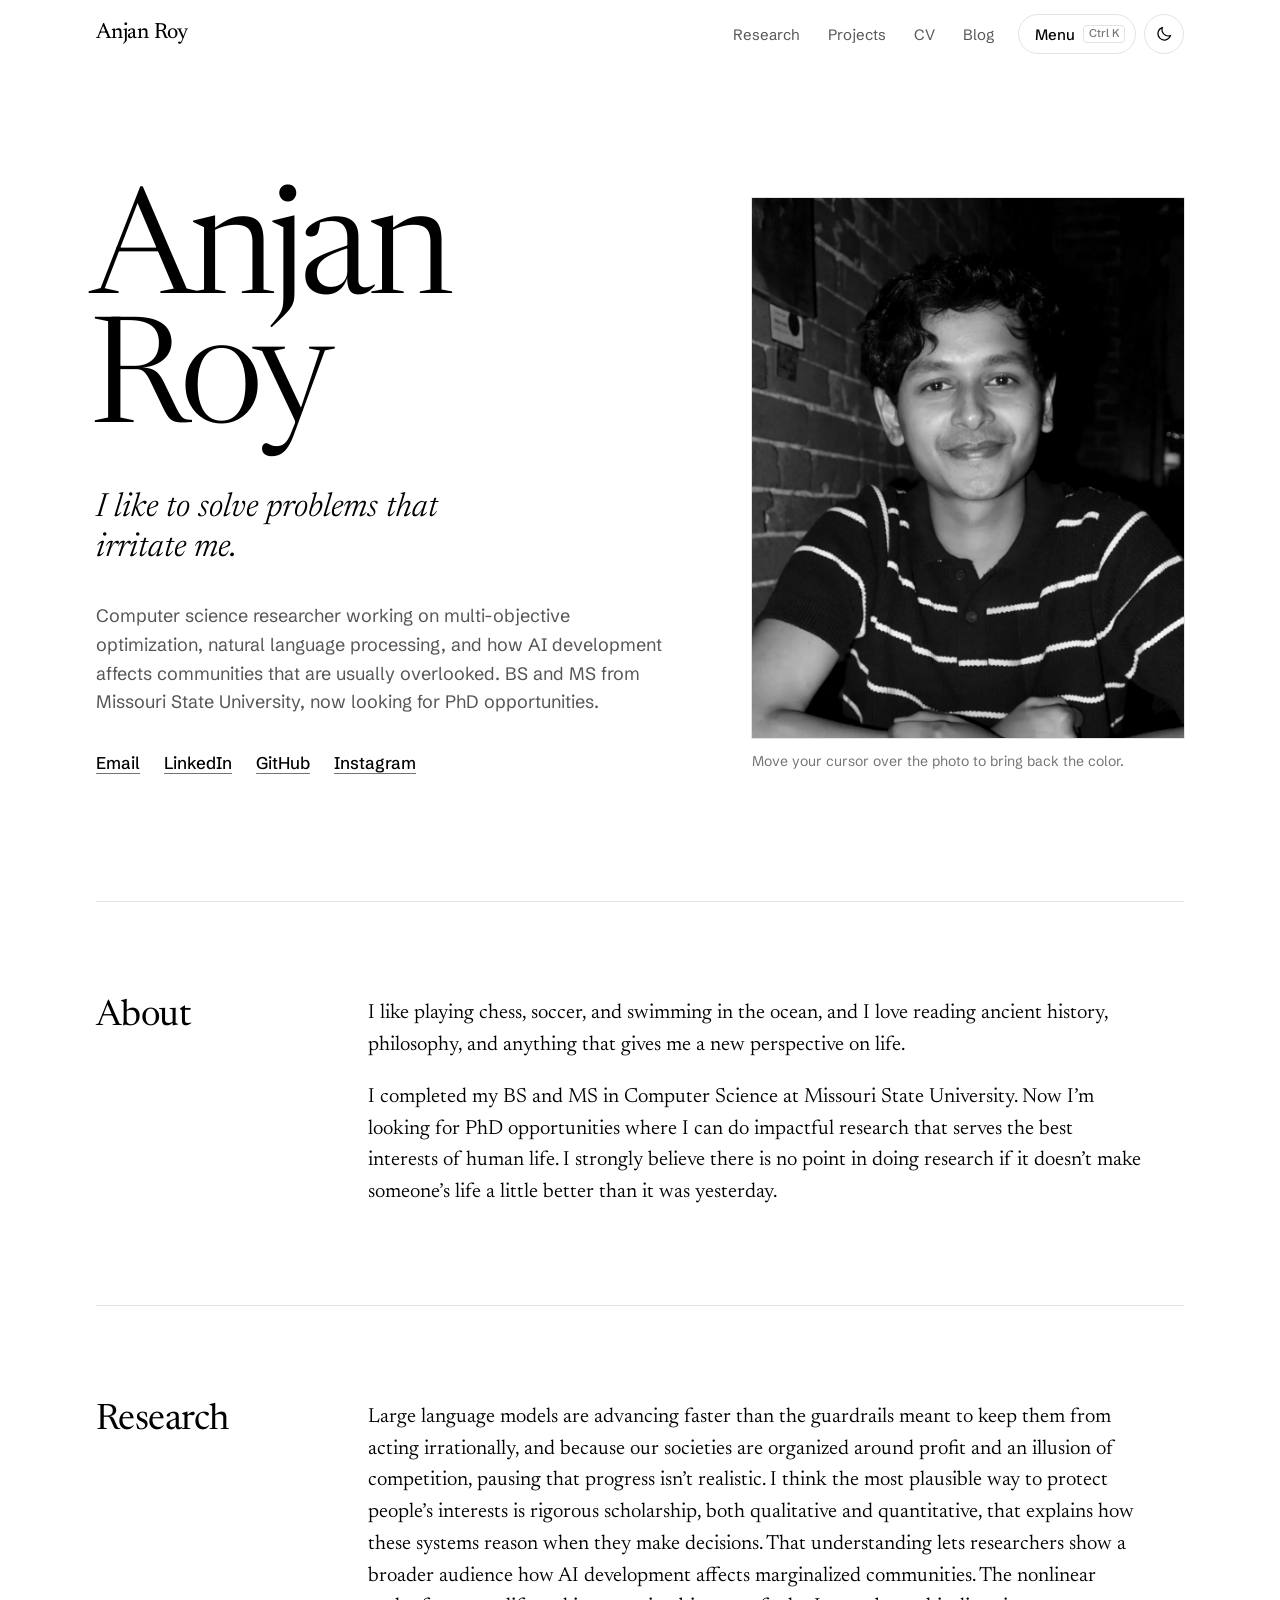
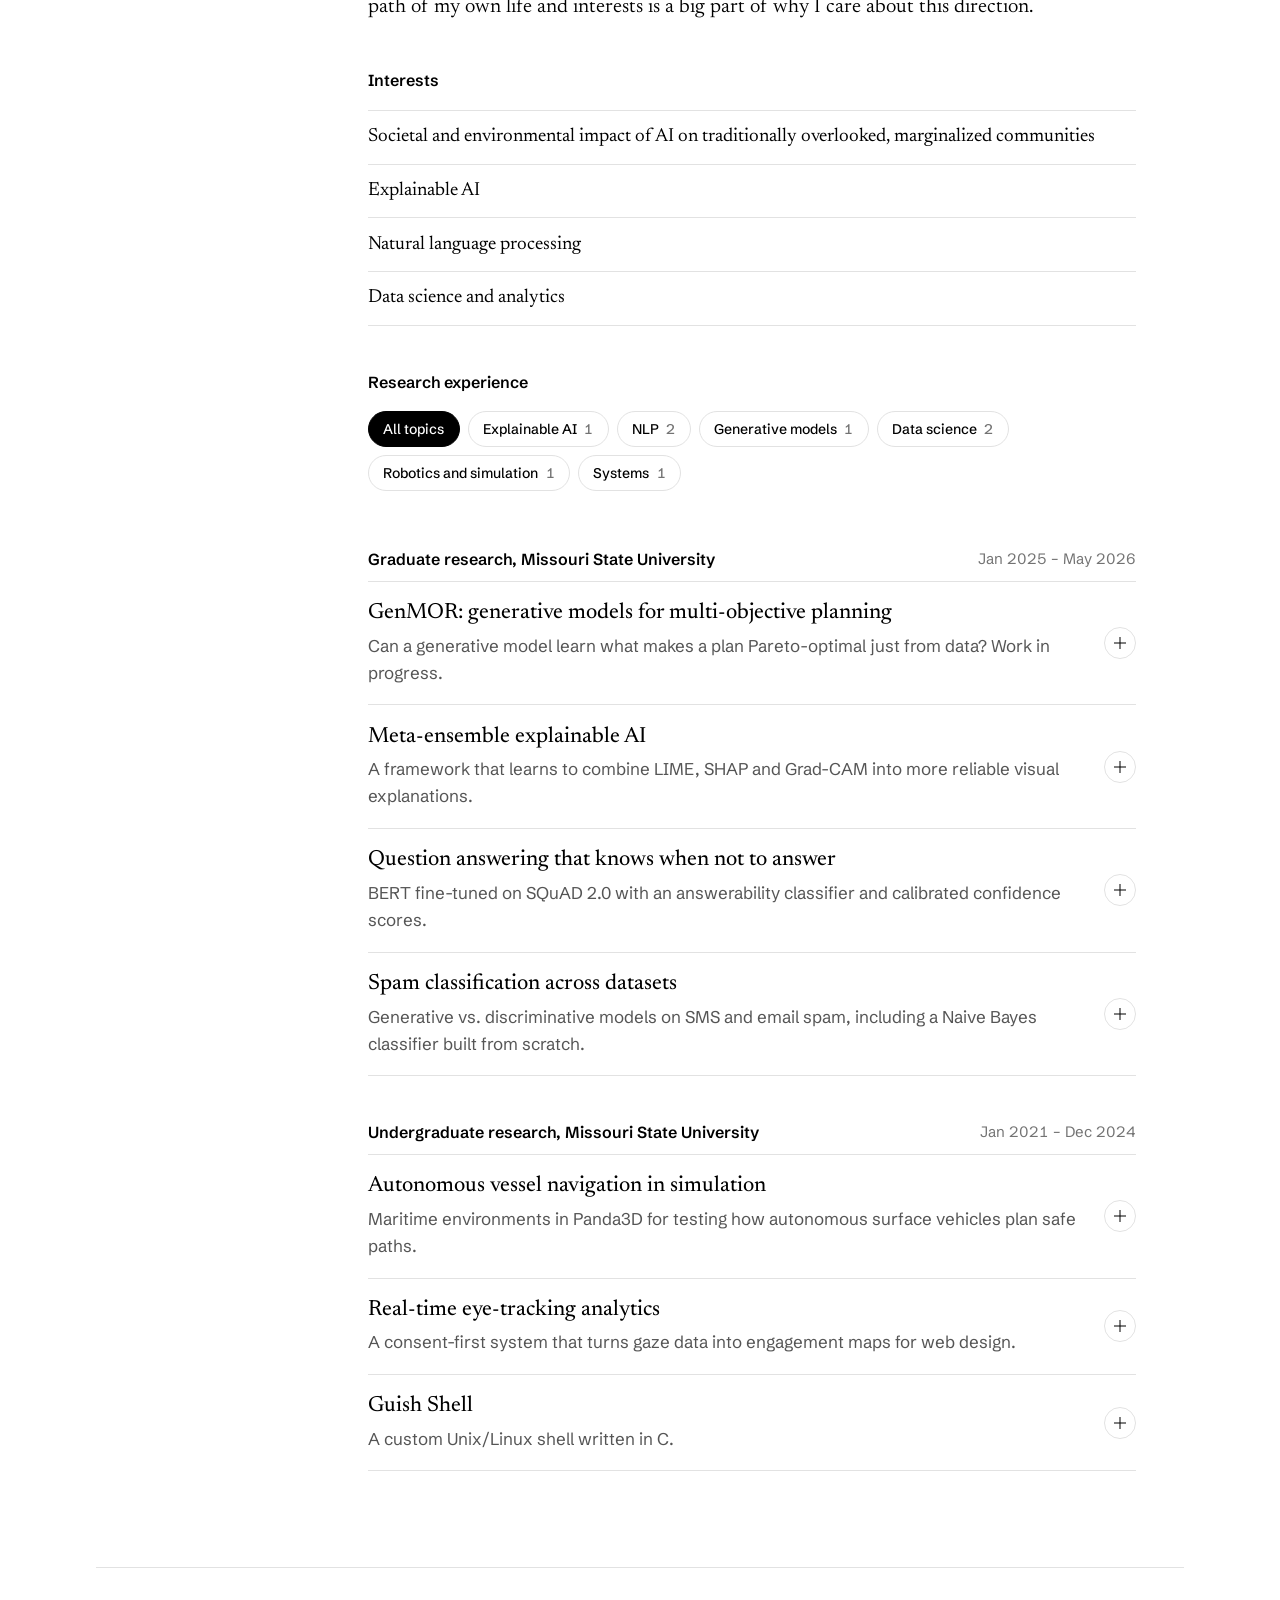
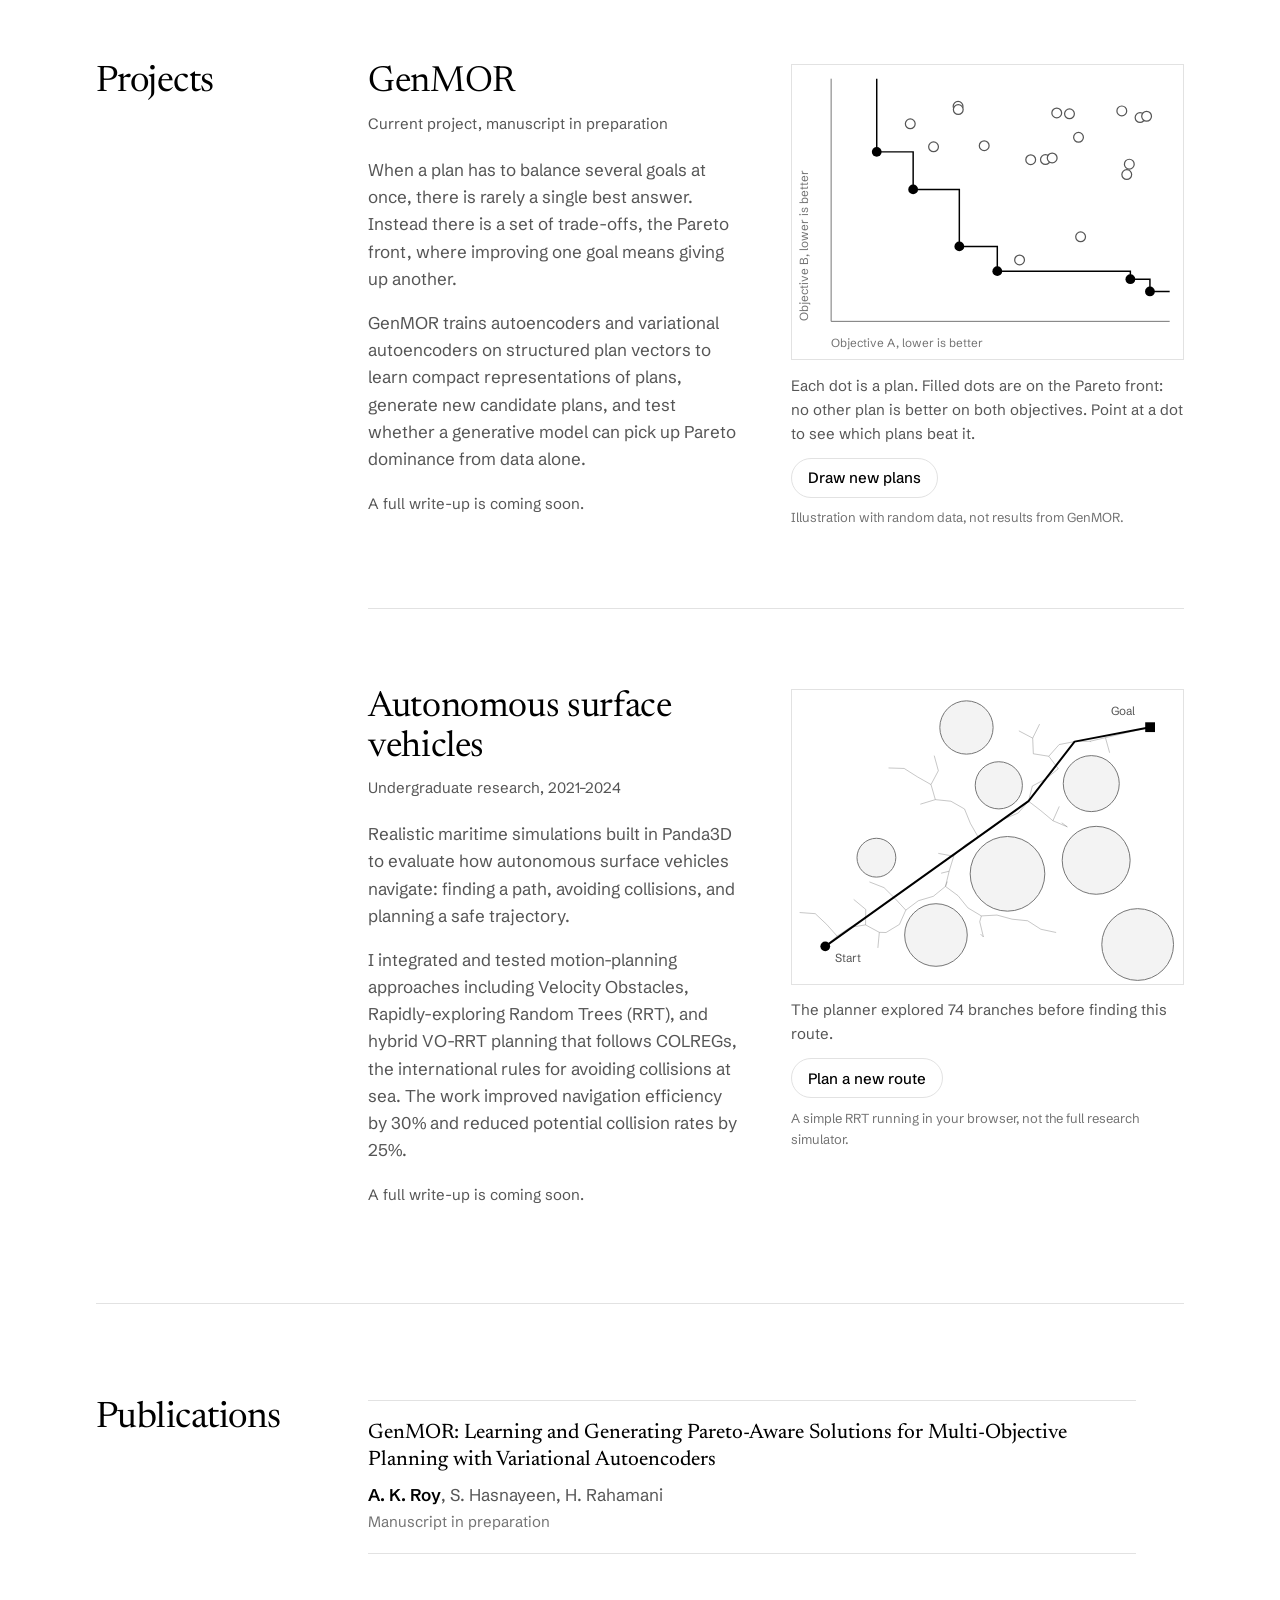
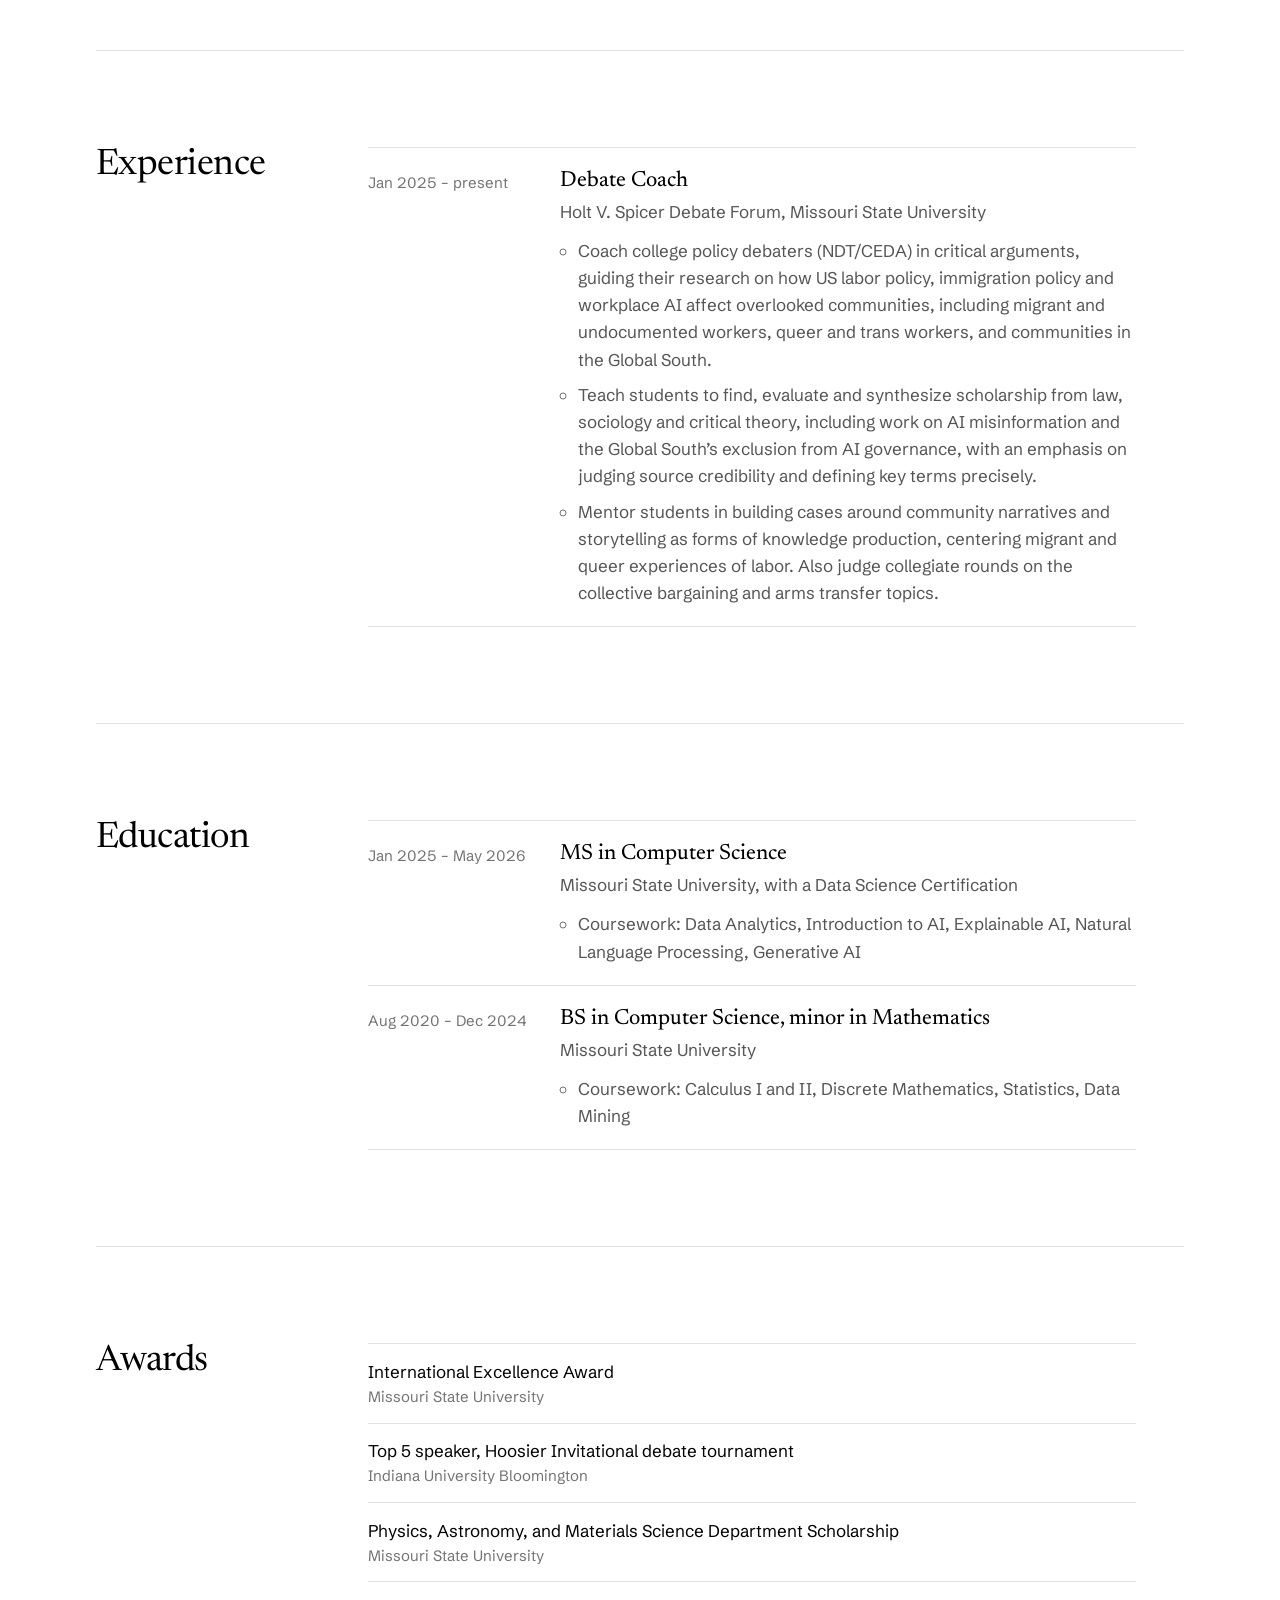
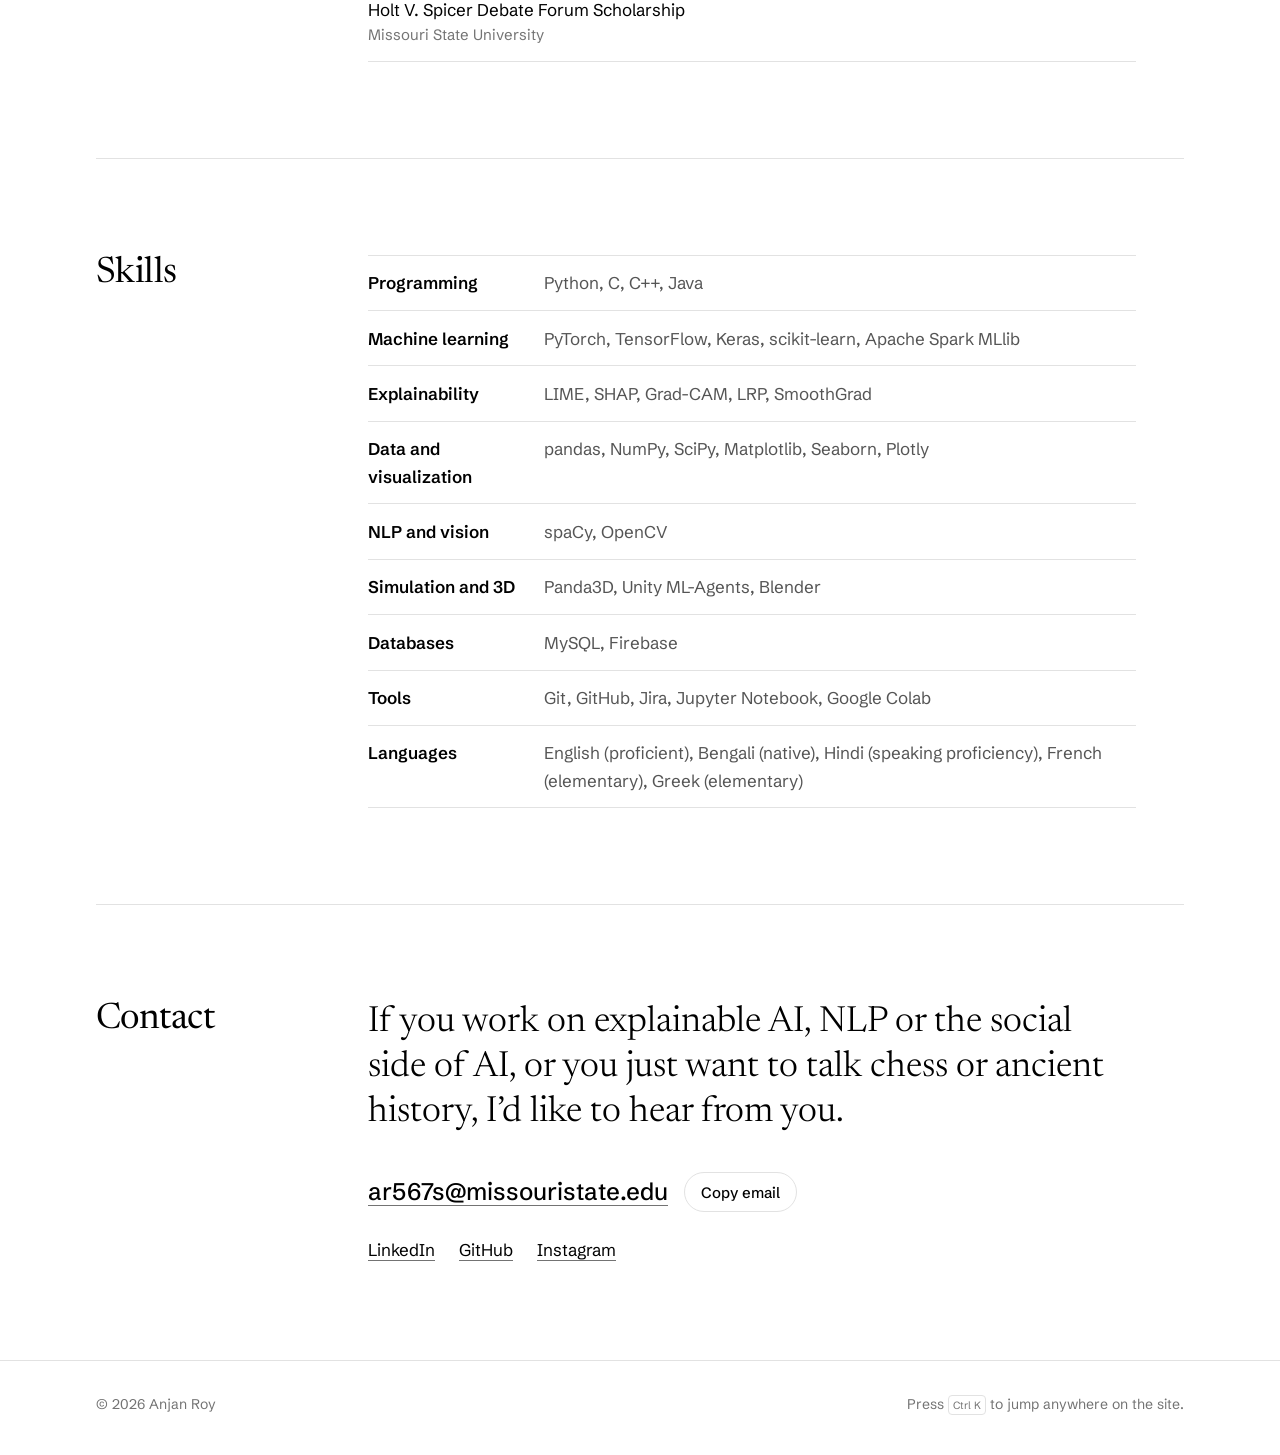
==== commit 9228c56a: "Update about section in index.html Remove redundant" ====
--- a/index.html
+++ b/index.html
@@ -125,8 +125,8 @@
         <div class="section-head"><h2 class="section-title" id="about-title">About</h2></div>
         <div class="section-body prose-lg">
           <p>
-            I always give variables proper names. I like playing chess, soccer, and swimming in the ocean,
-            and I love reading ancient history, philosophy, and anything that gives me a new perspective on life.
+            I like playing chess, soccer, and swimming in the ocean, and I love reading
+            ancient history, philosophy, and anything that gives me a new perspective on life.
           </p>
           <p>
             I completed my BS and MS in Computer Science at Missouri State University. Now I’m looking for
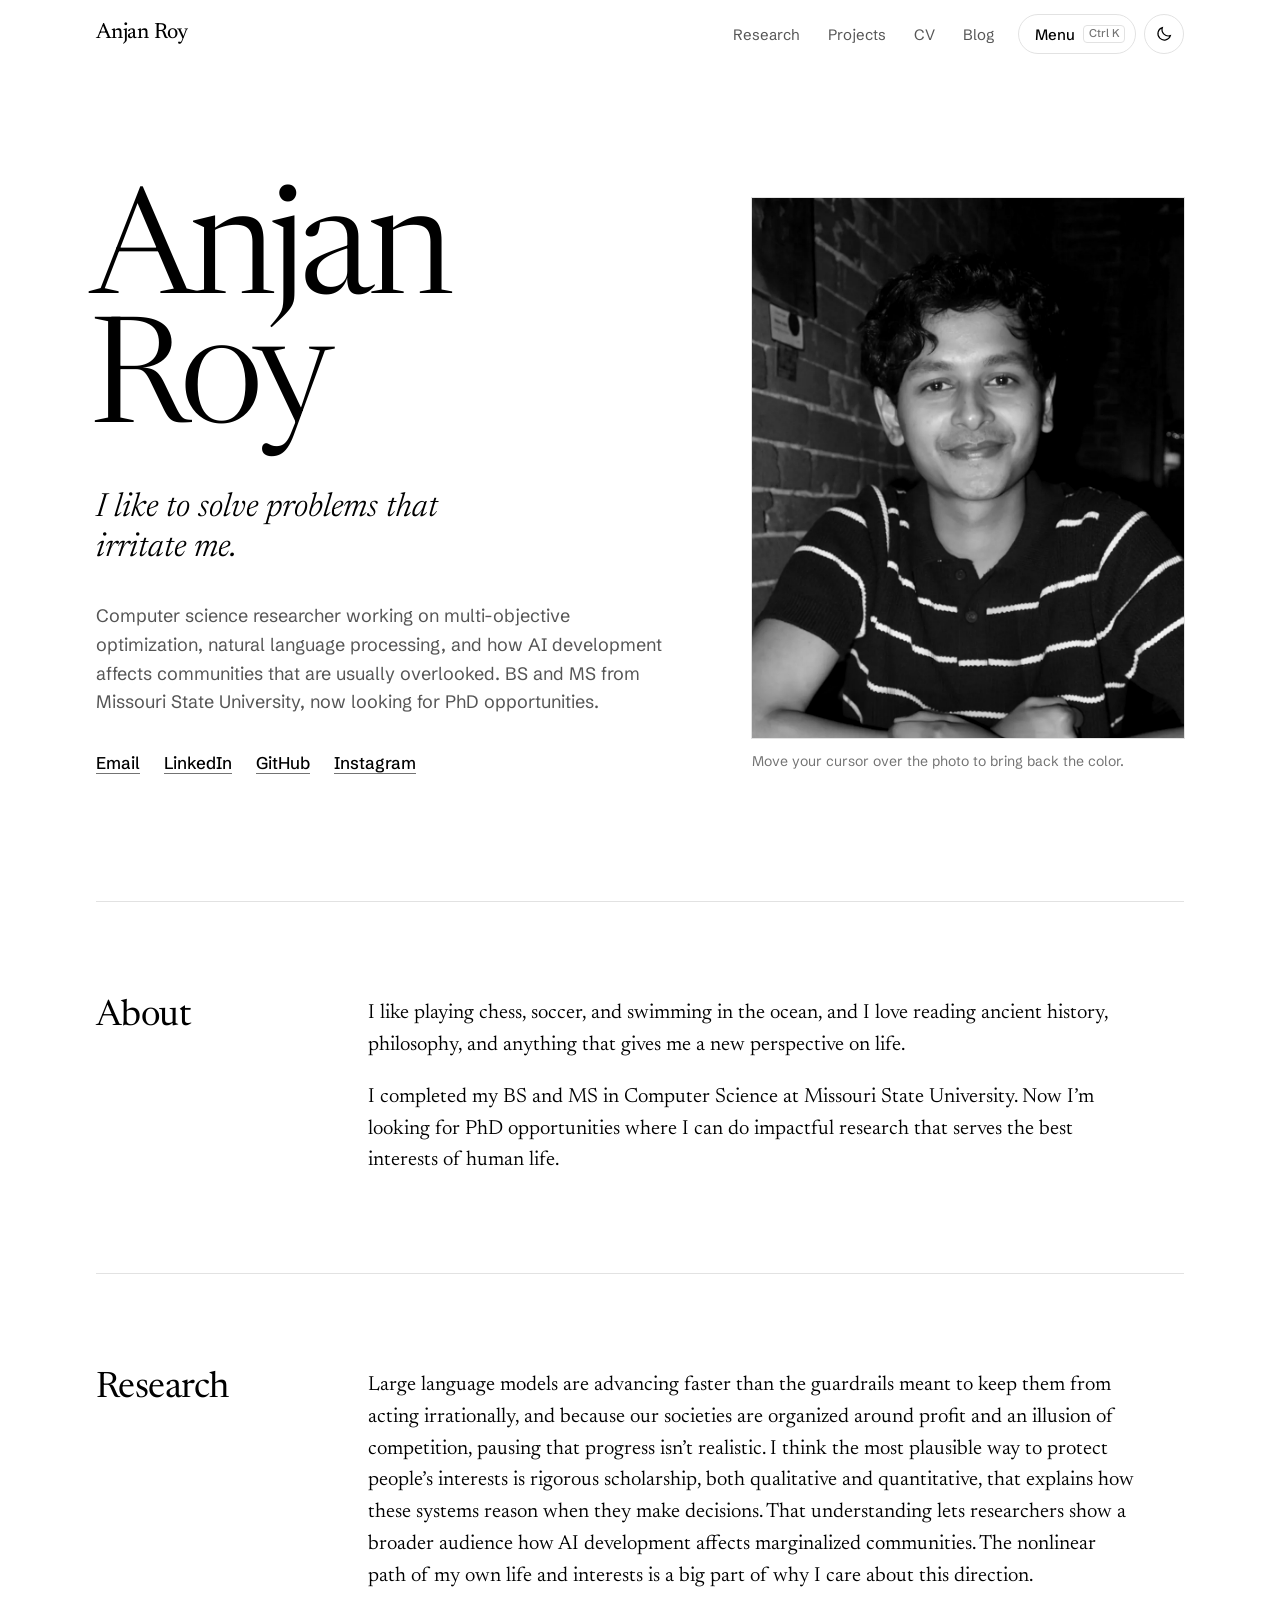
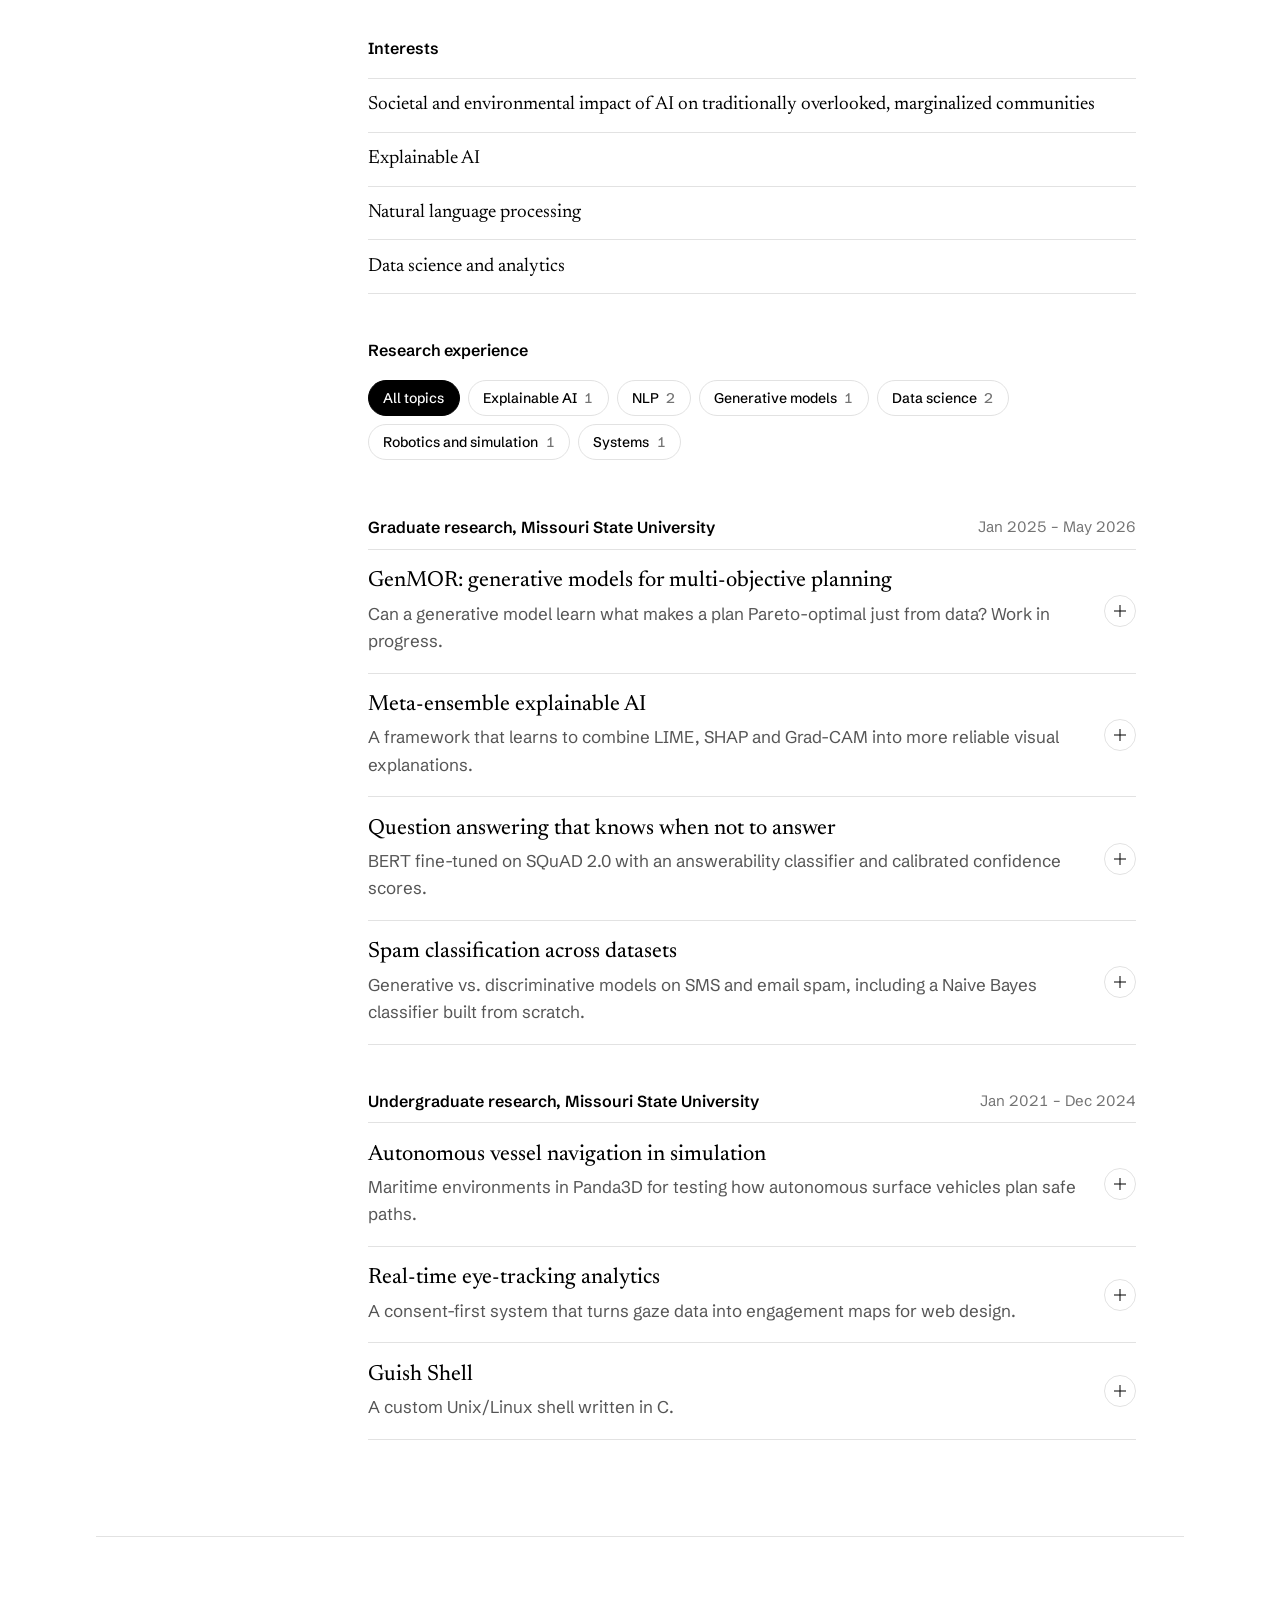
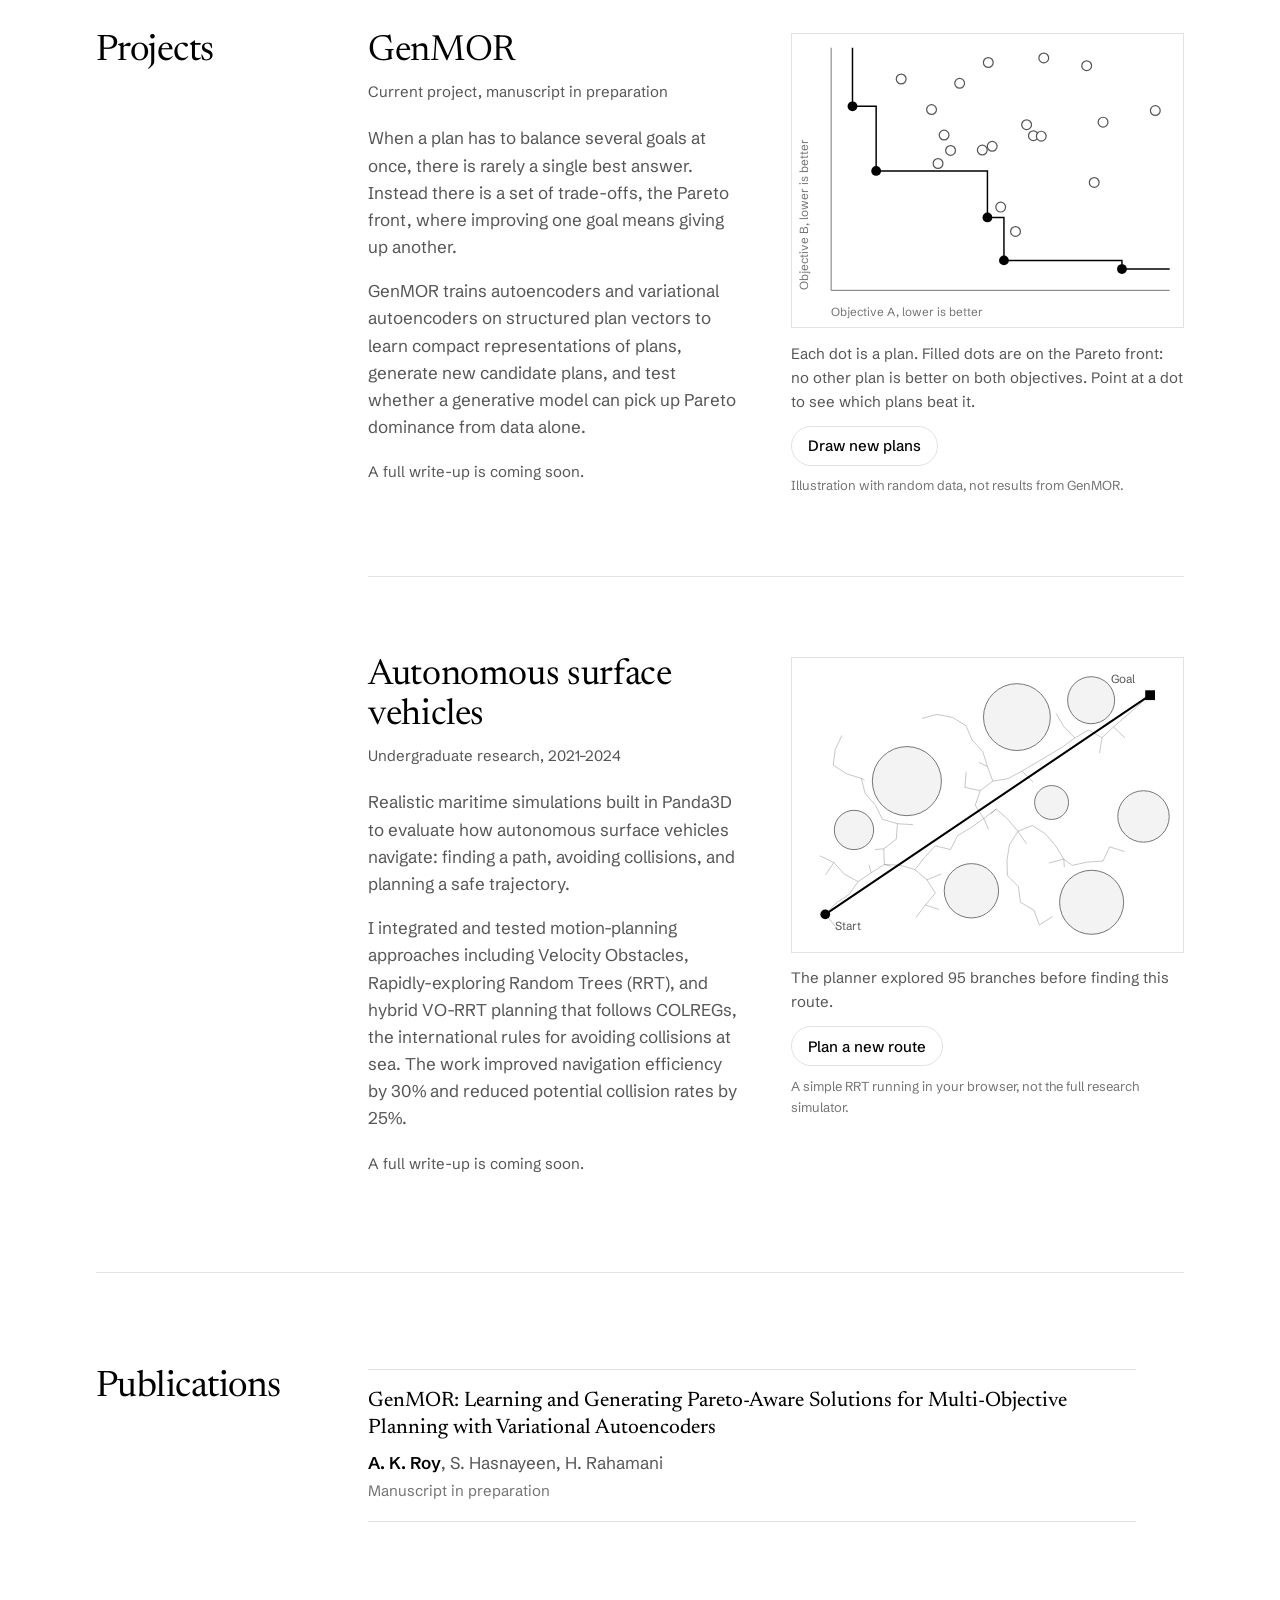
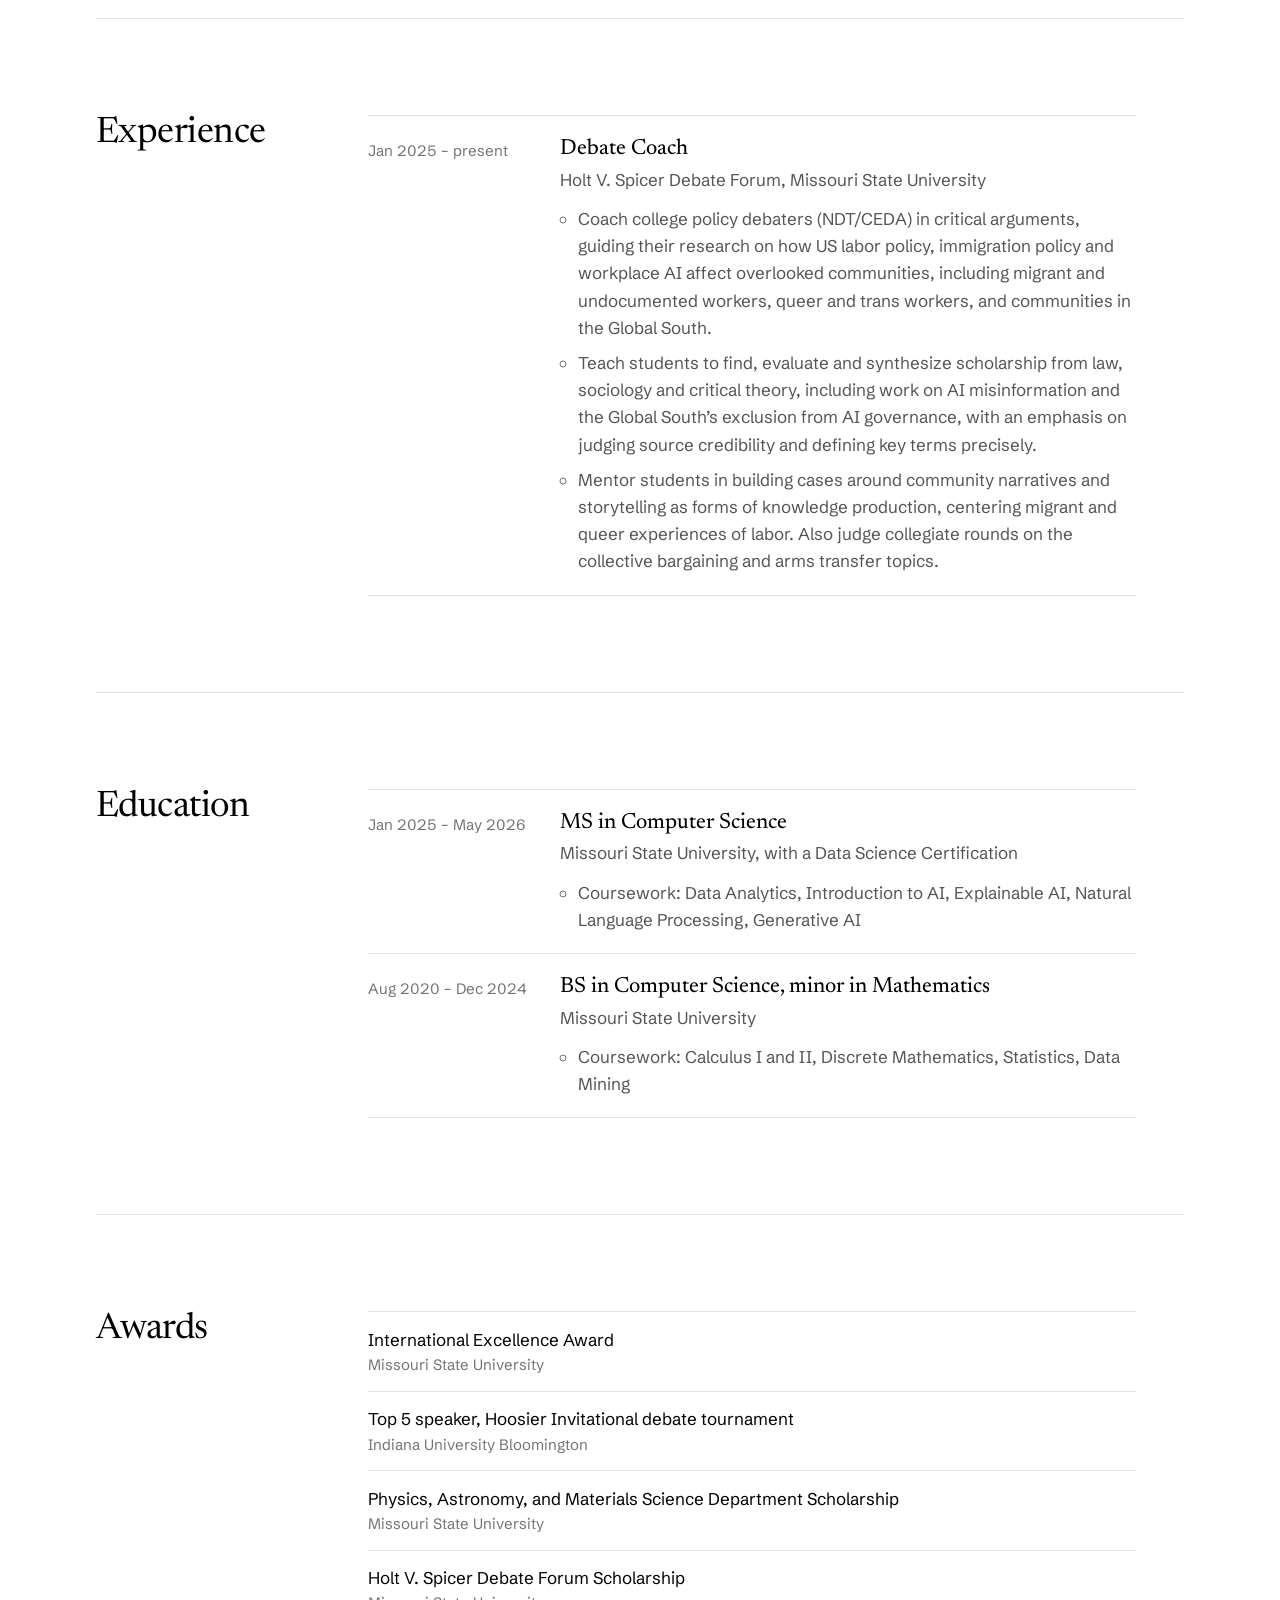
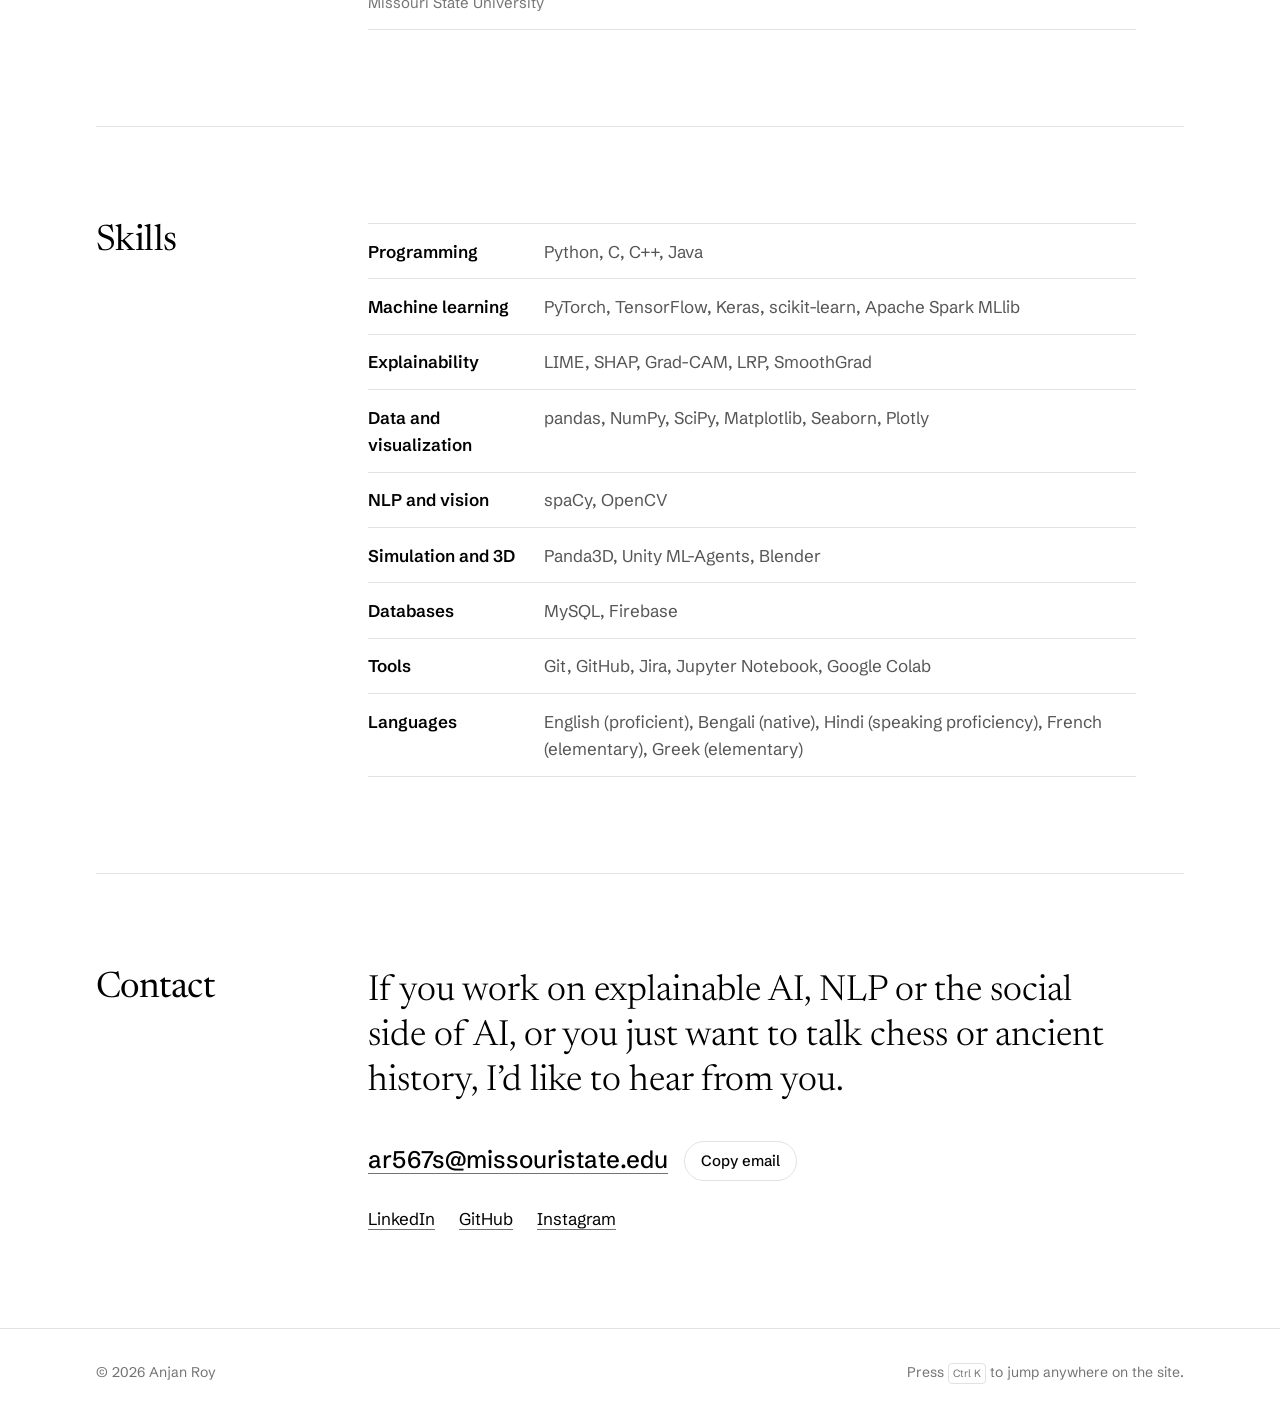
==== commit 70fcd495: "Remove statement on the purpose of research Removed a sentence expressing the belief in impactful re" ====
--- a/index.html
+++ b/index.html
@@ -131,8 +131,6 @@
           <p>
             I completed my BS and MS in Computer Science at Missouri State University. Now I’m looking for
             PhD opportunities where I can do impactful research that serves the best interests of human life.
-            I strongly believe there is no point in doing research if it doesn’t make someone’s life a little
-            better than it was yesterday.
           </p>
         </div>
       </section>
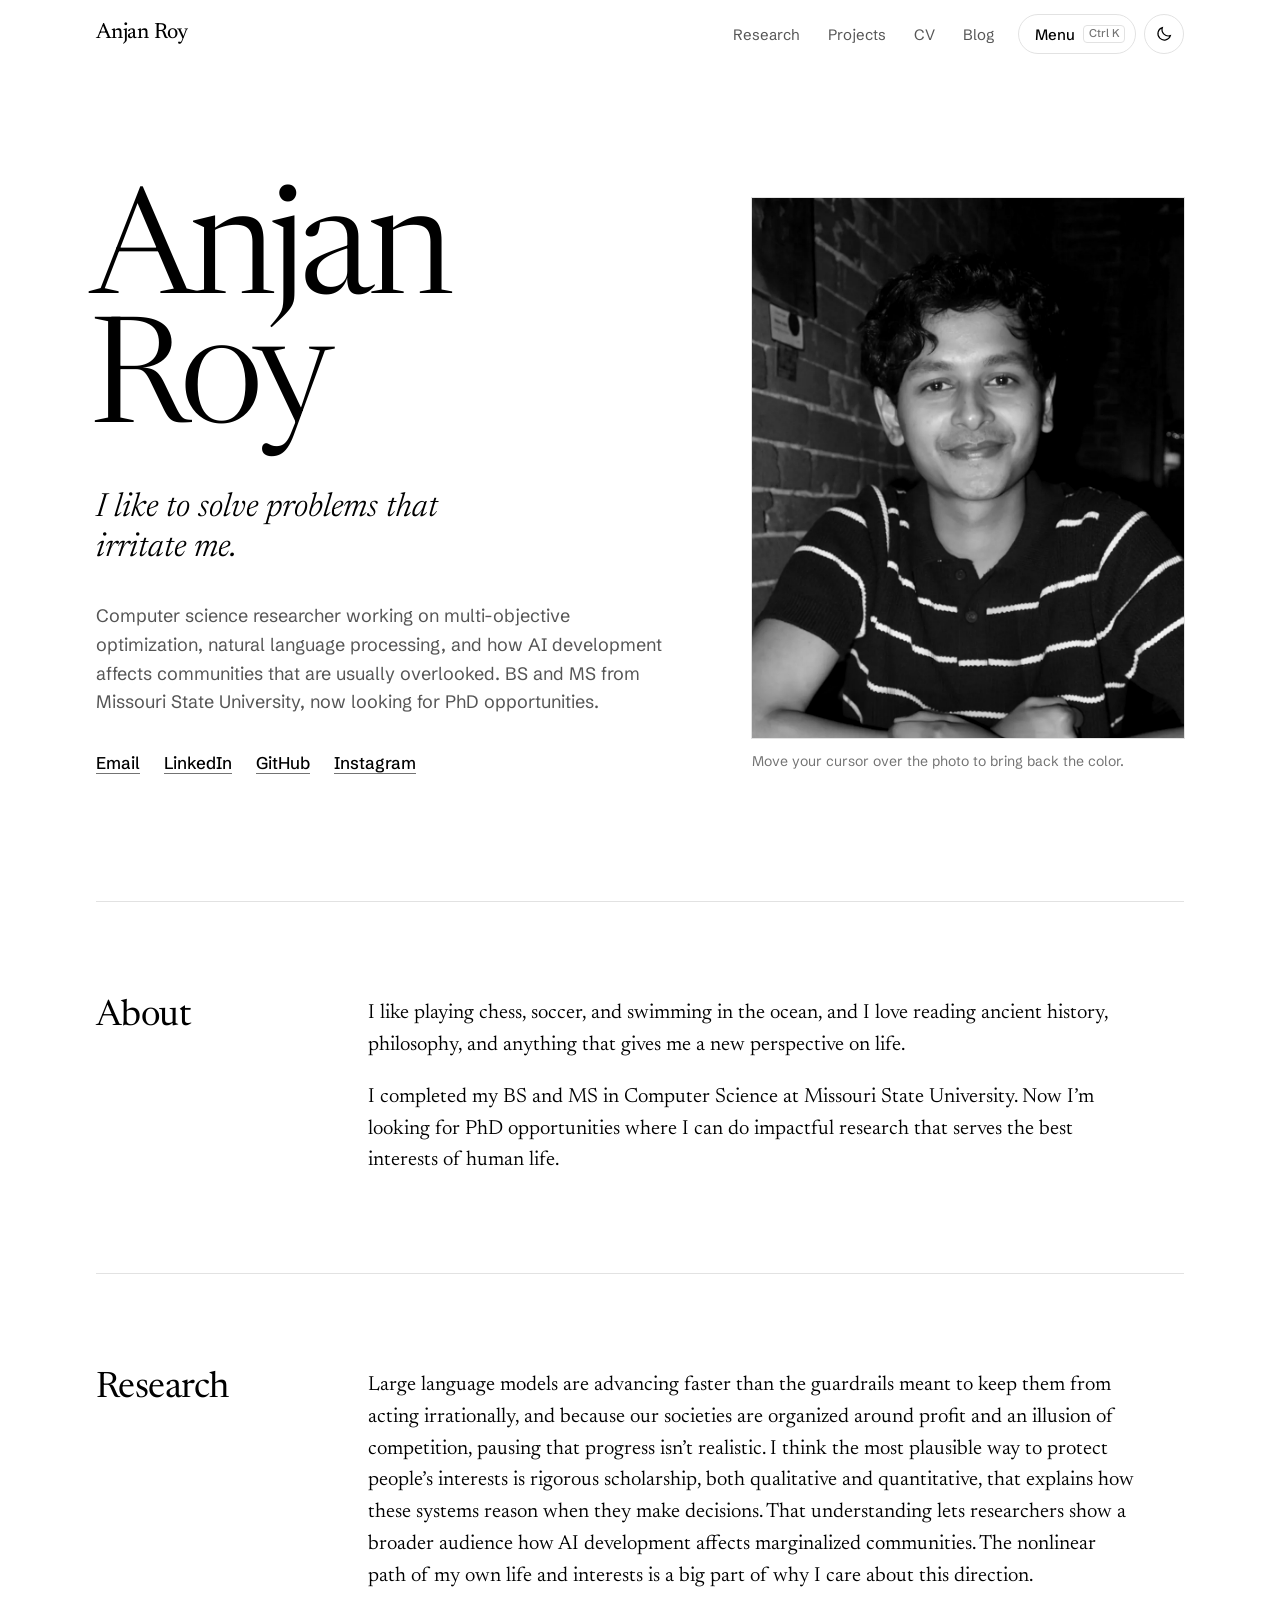
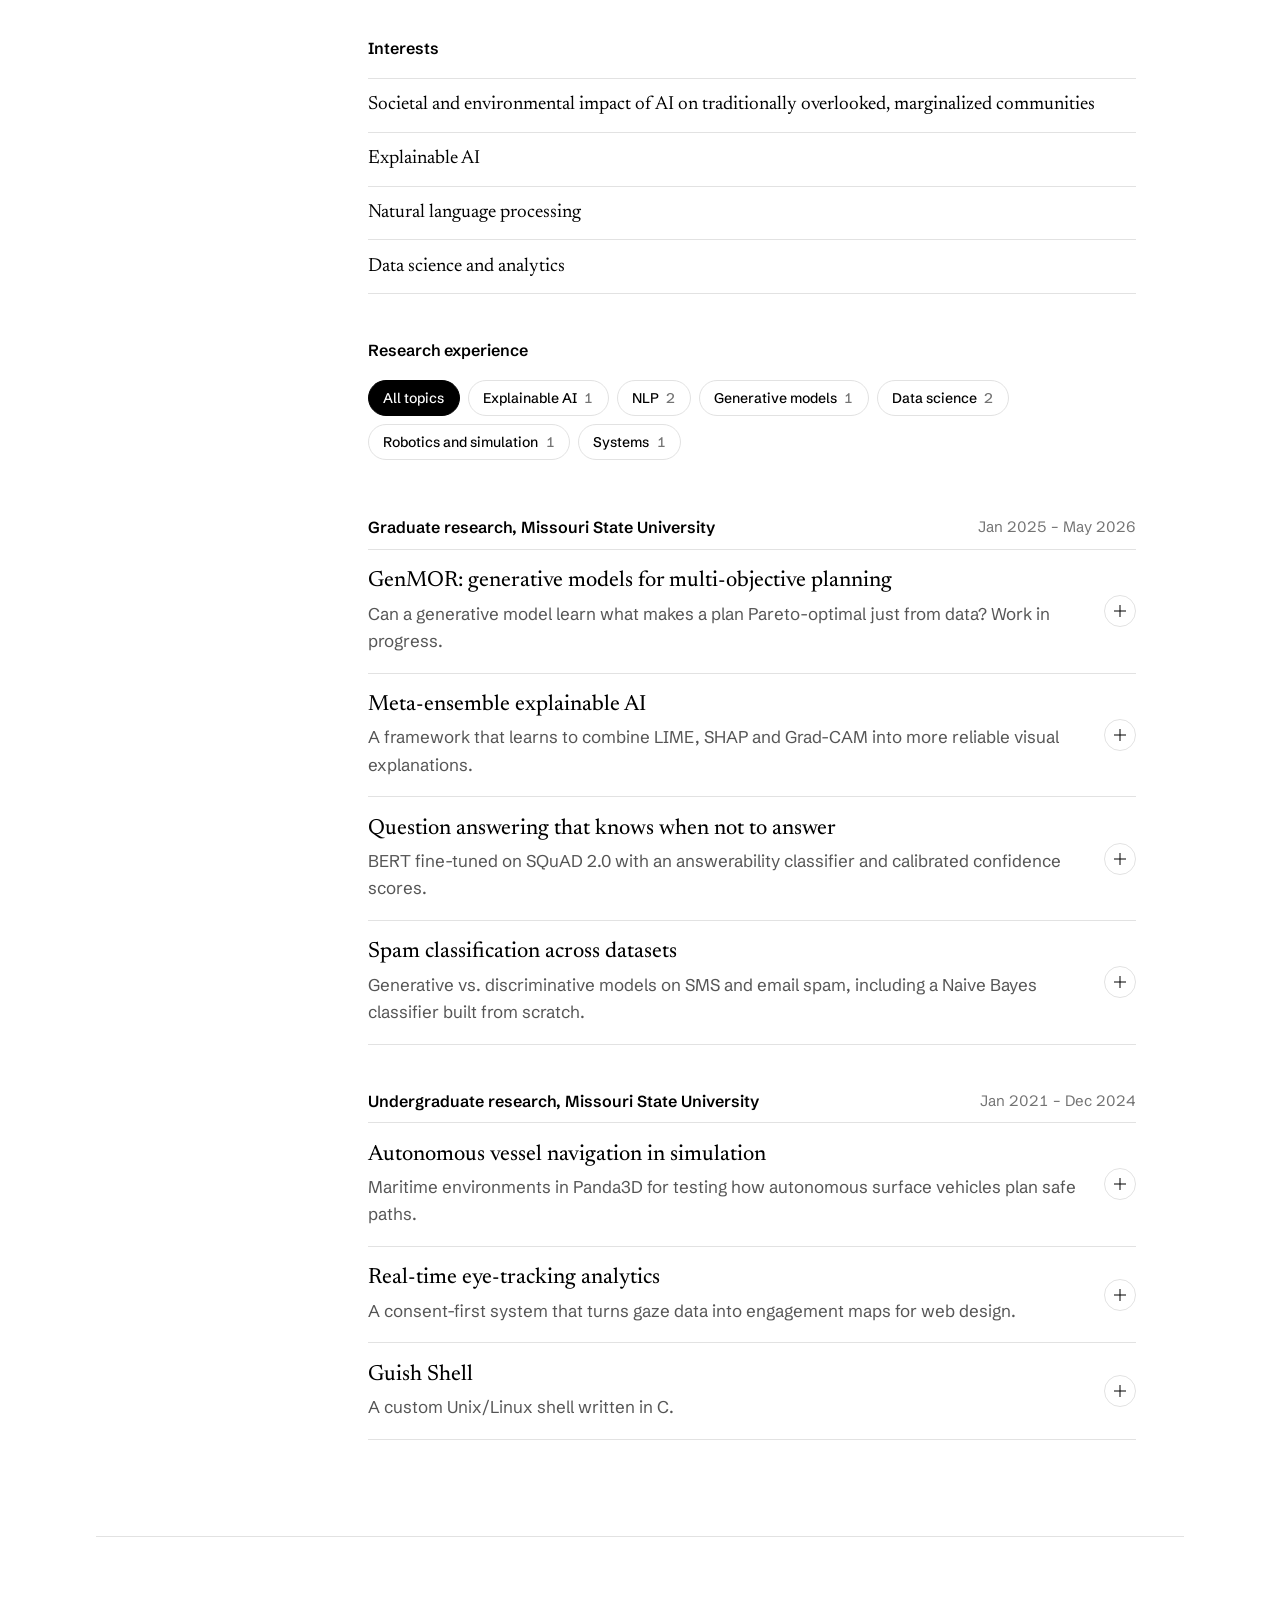
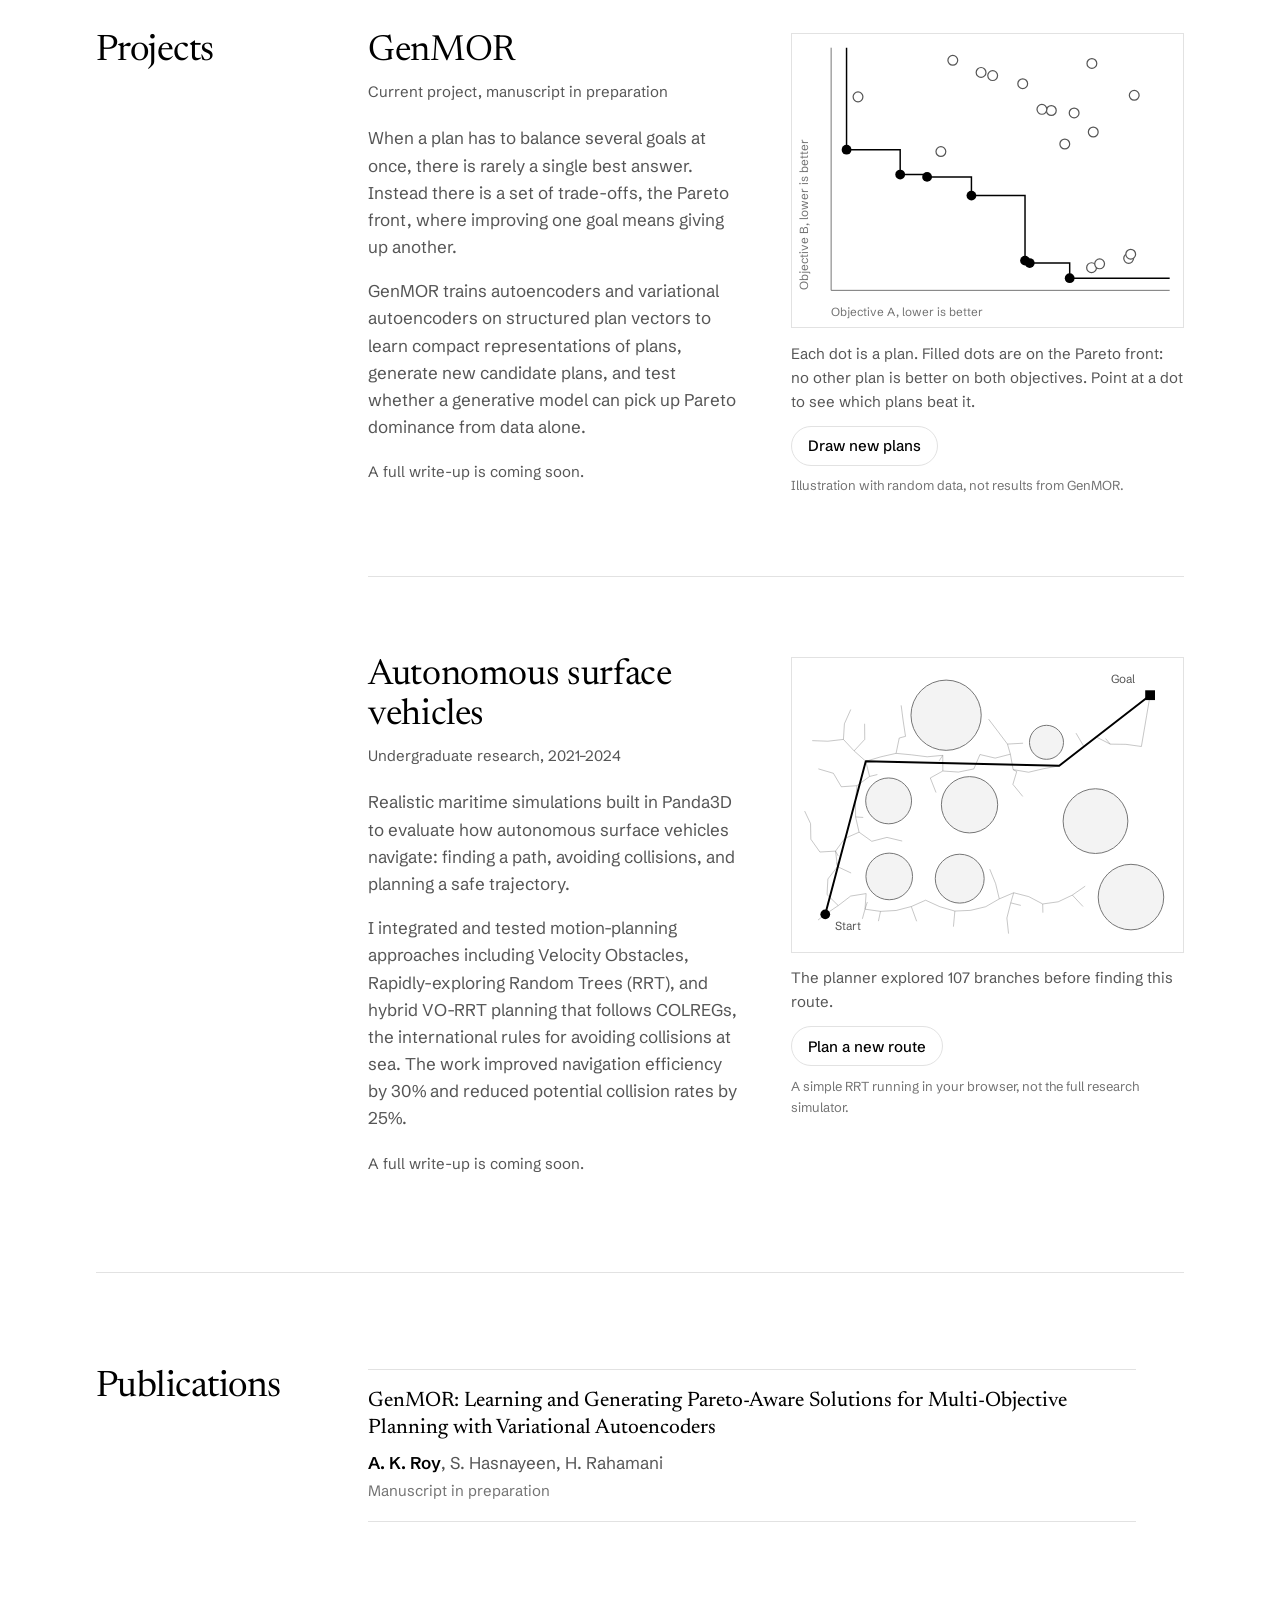
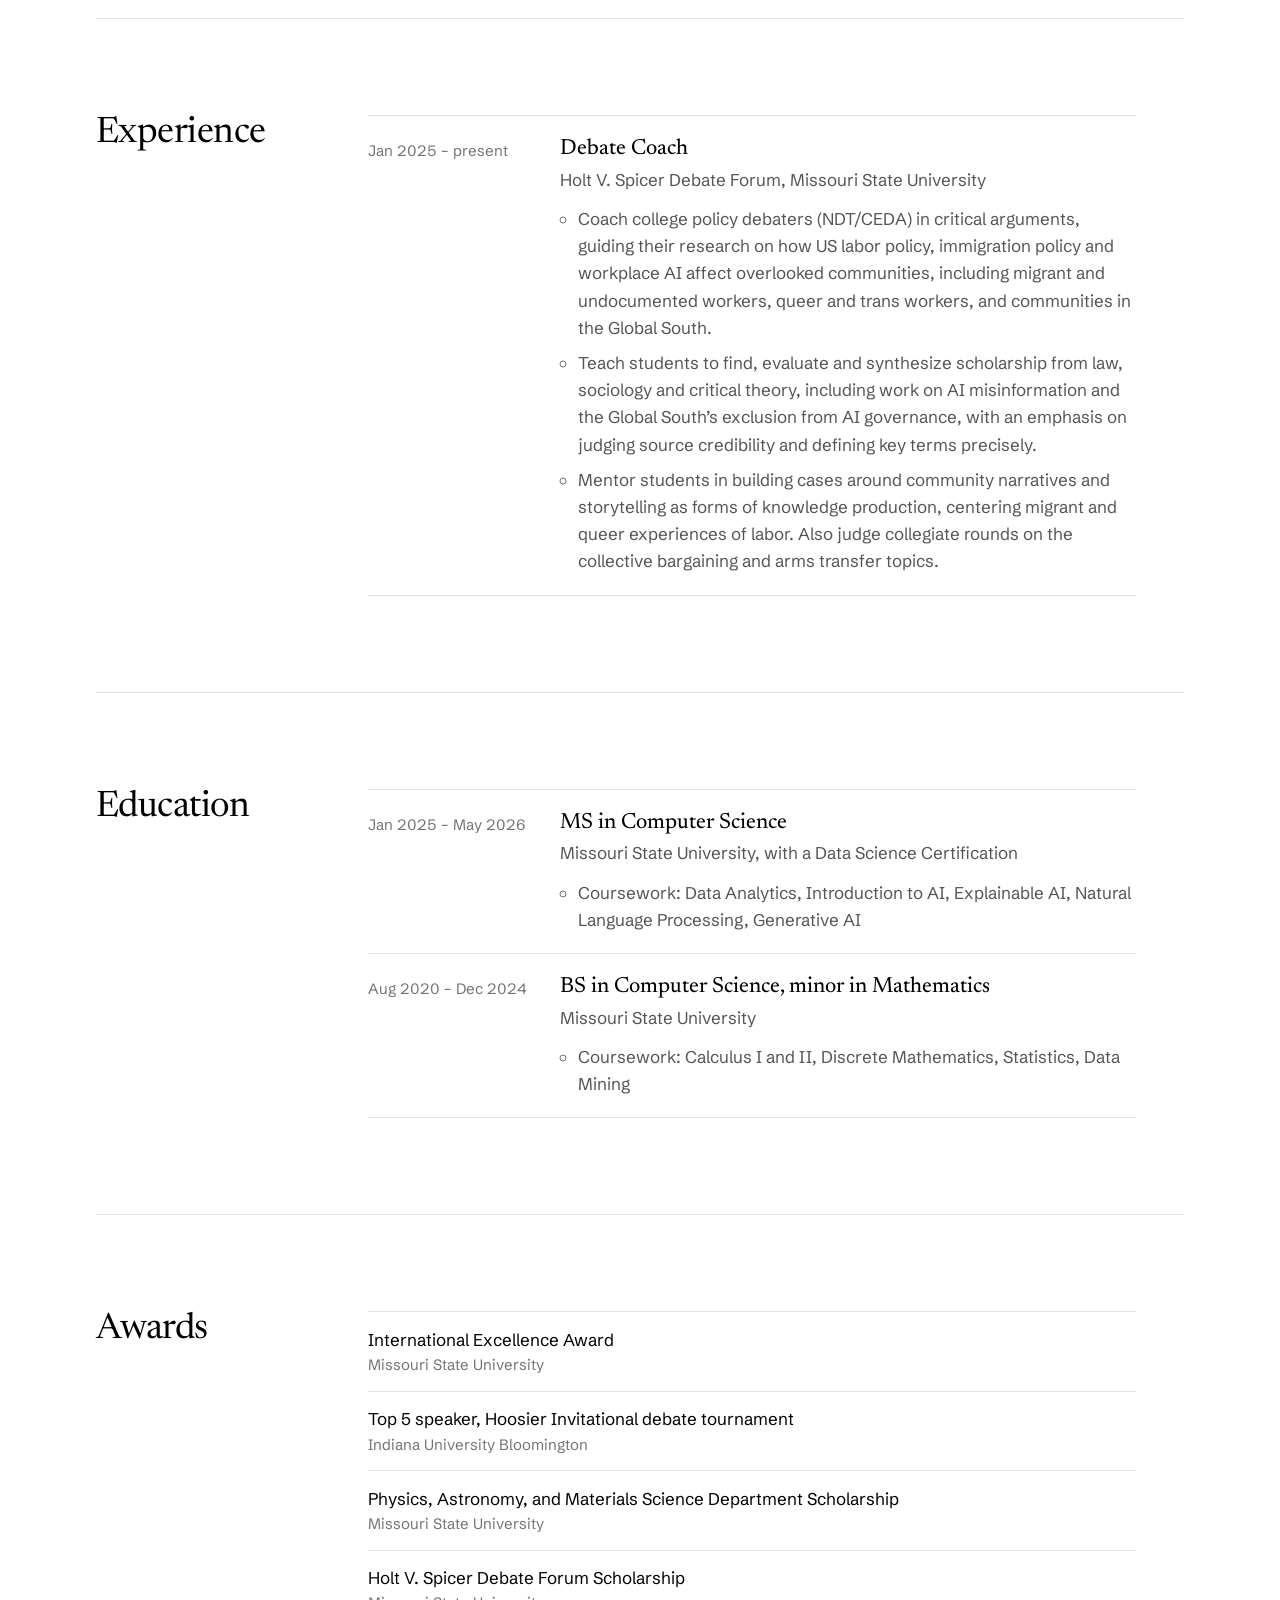
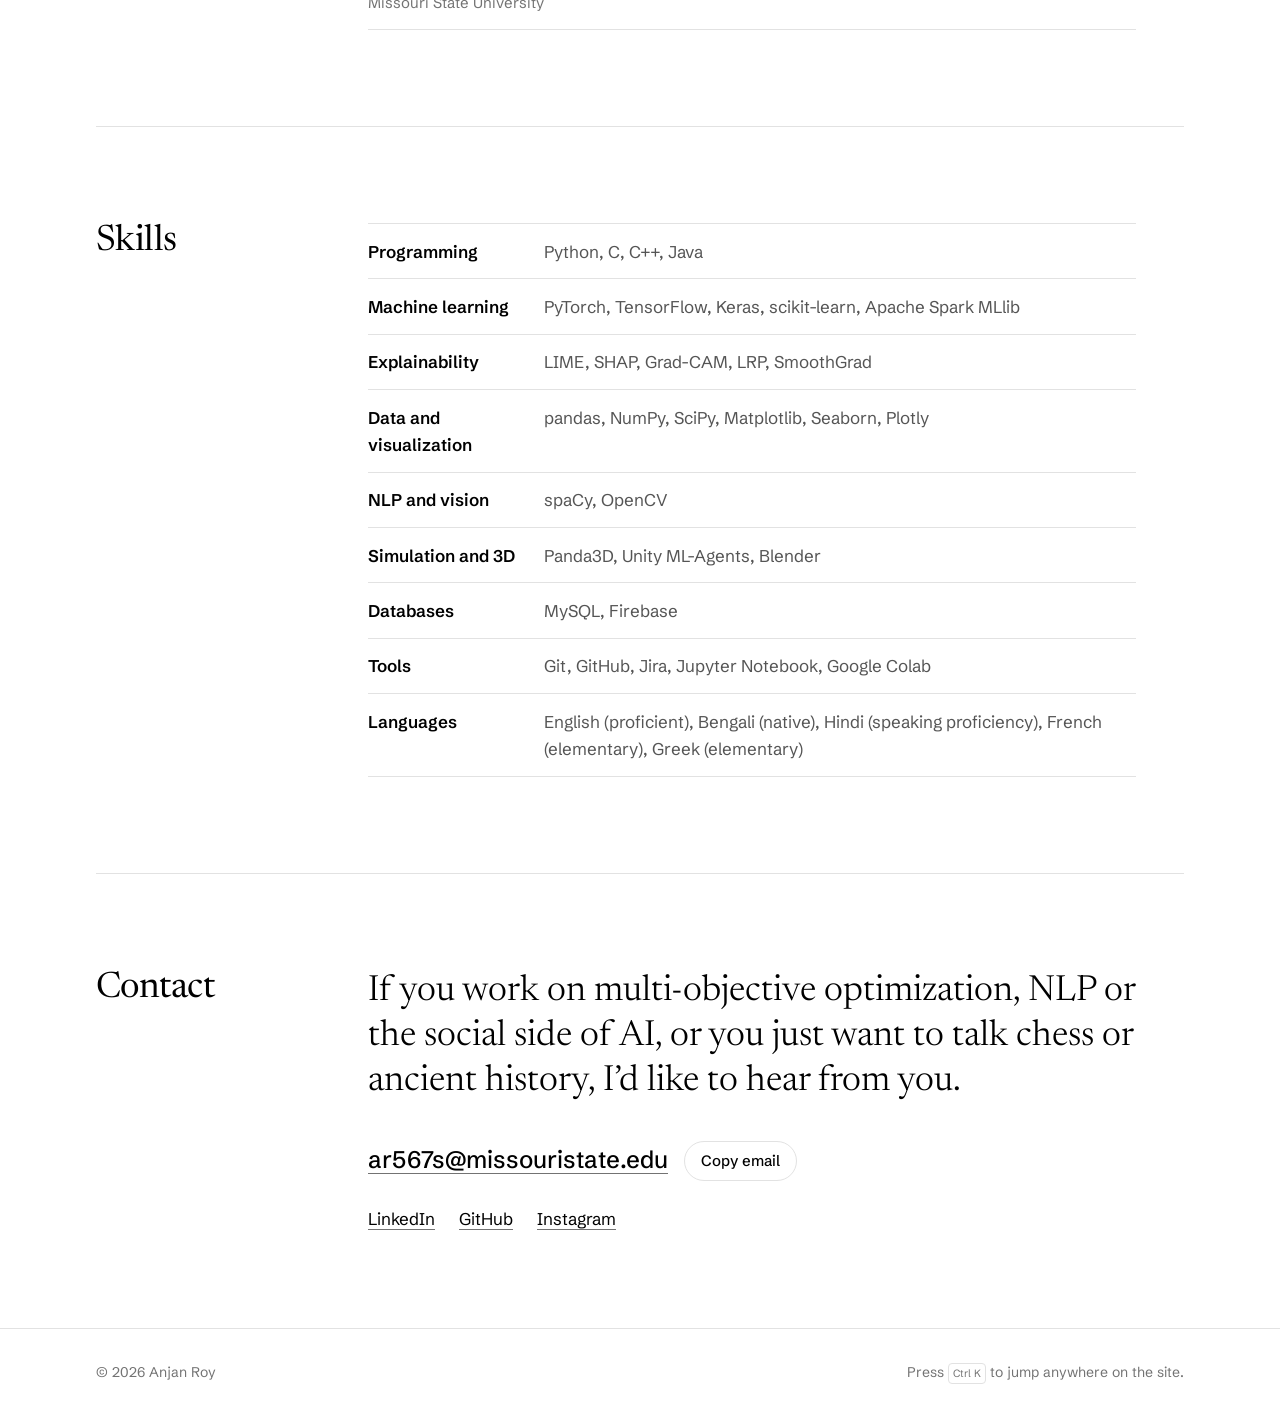
==== commit 8d567cdd: "Update contact lead text for AI specialization" ====
--- a/index.html
+++ b/index.html
@@ -481,7 +481,7 @@
       <section class="section" id="contact" aria-labelledby="contact-title">
         <div class="section-head"><h2 class="section-title" id="contact-title">Contact</h2></div>
         <div class="section-body">
-          <p class="contact-lead">If you work on explainable AI, NLP or the social side of AI, or you just want to talk chess or ancient history, I’d like to hear from you.</p>
+          <p class="contact-lead">If you work on multi-objective optimization, NLP or the social side of AI, or you just want to talk chess or ancient history, I’d like to hear from you.</p>
           <div class="contact-email">
             <a href="mailto:ar567s@missouristate.edu">ar567s@missouristate.edu</a>
             <button class="btn btn-quiet" type="button" data-copy-email>Copy email</button>
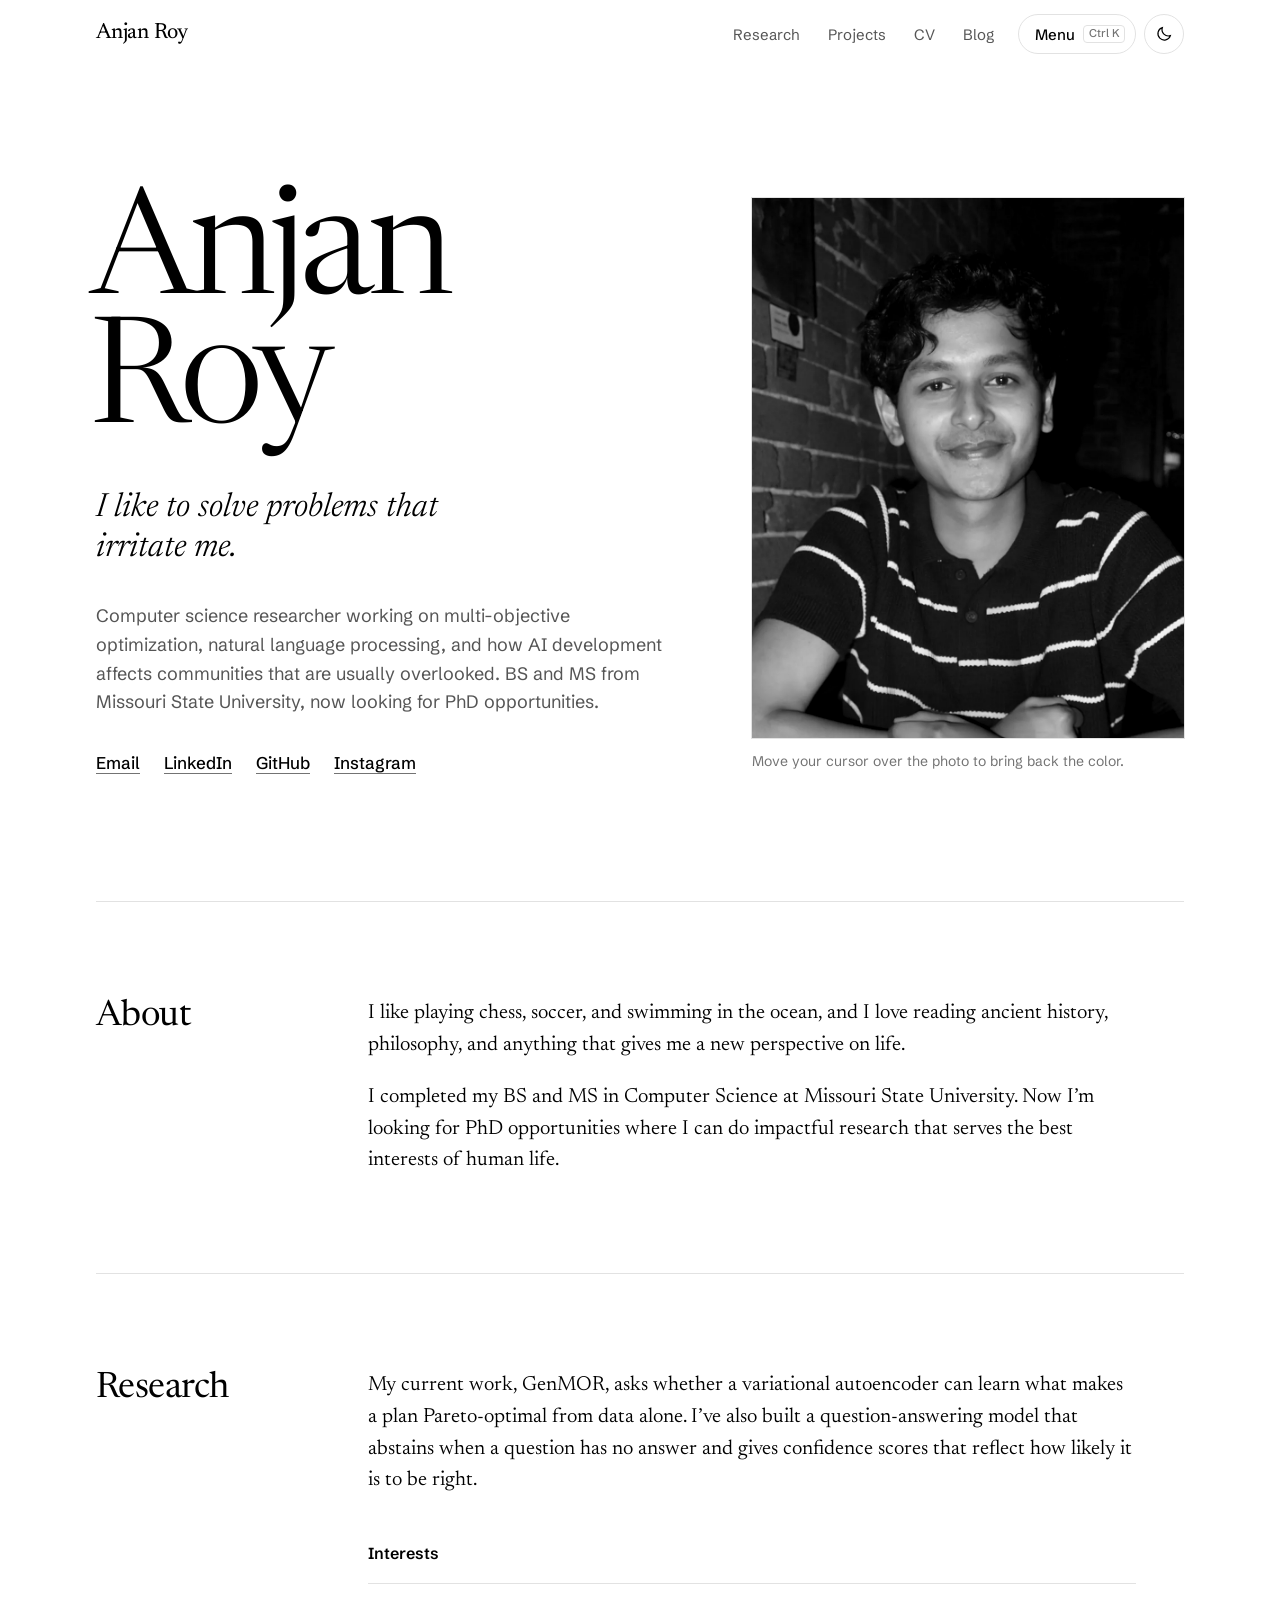
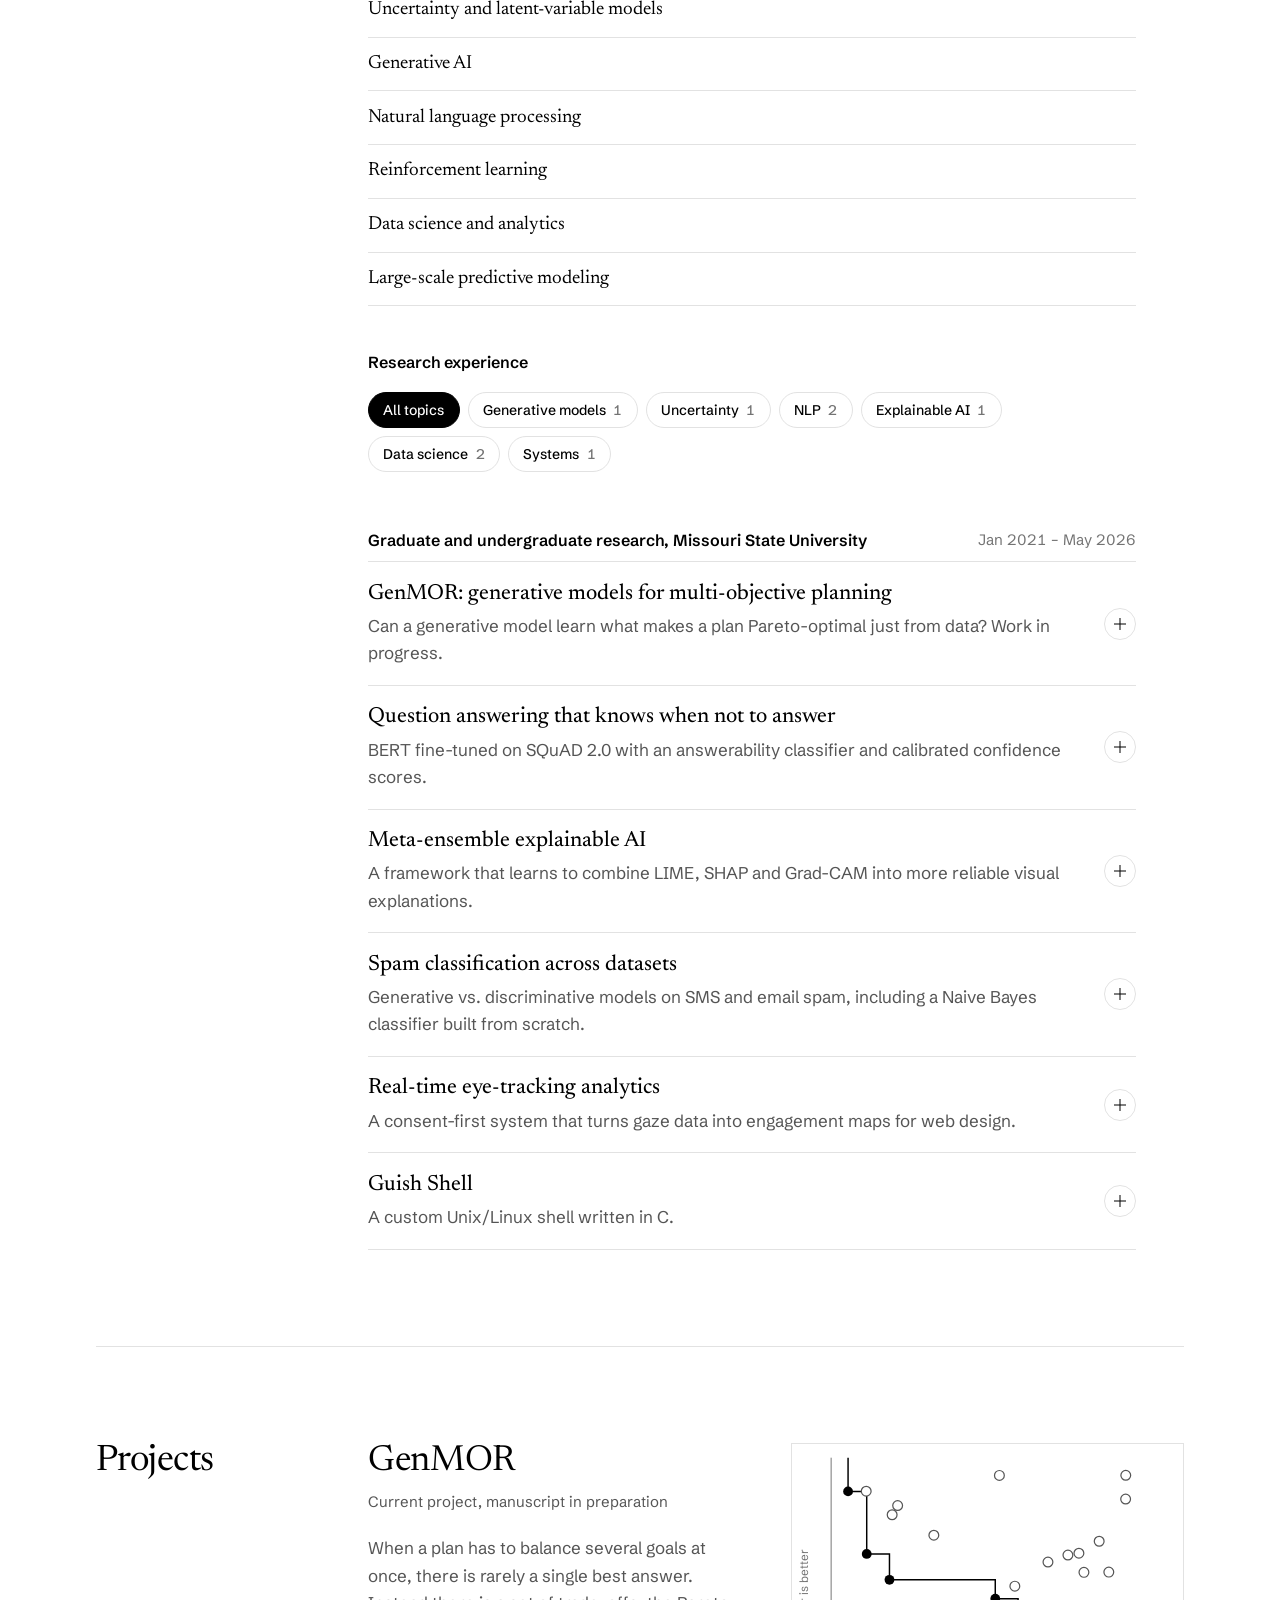
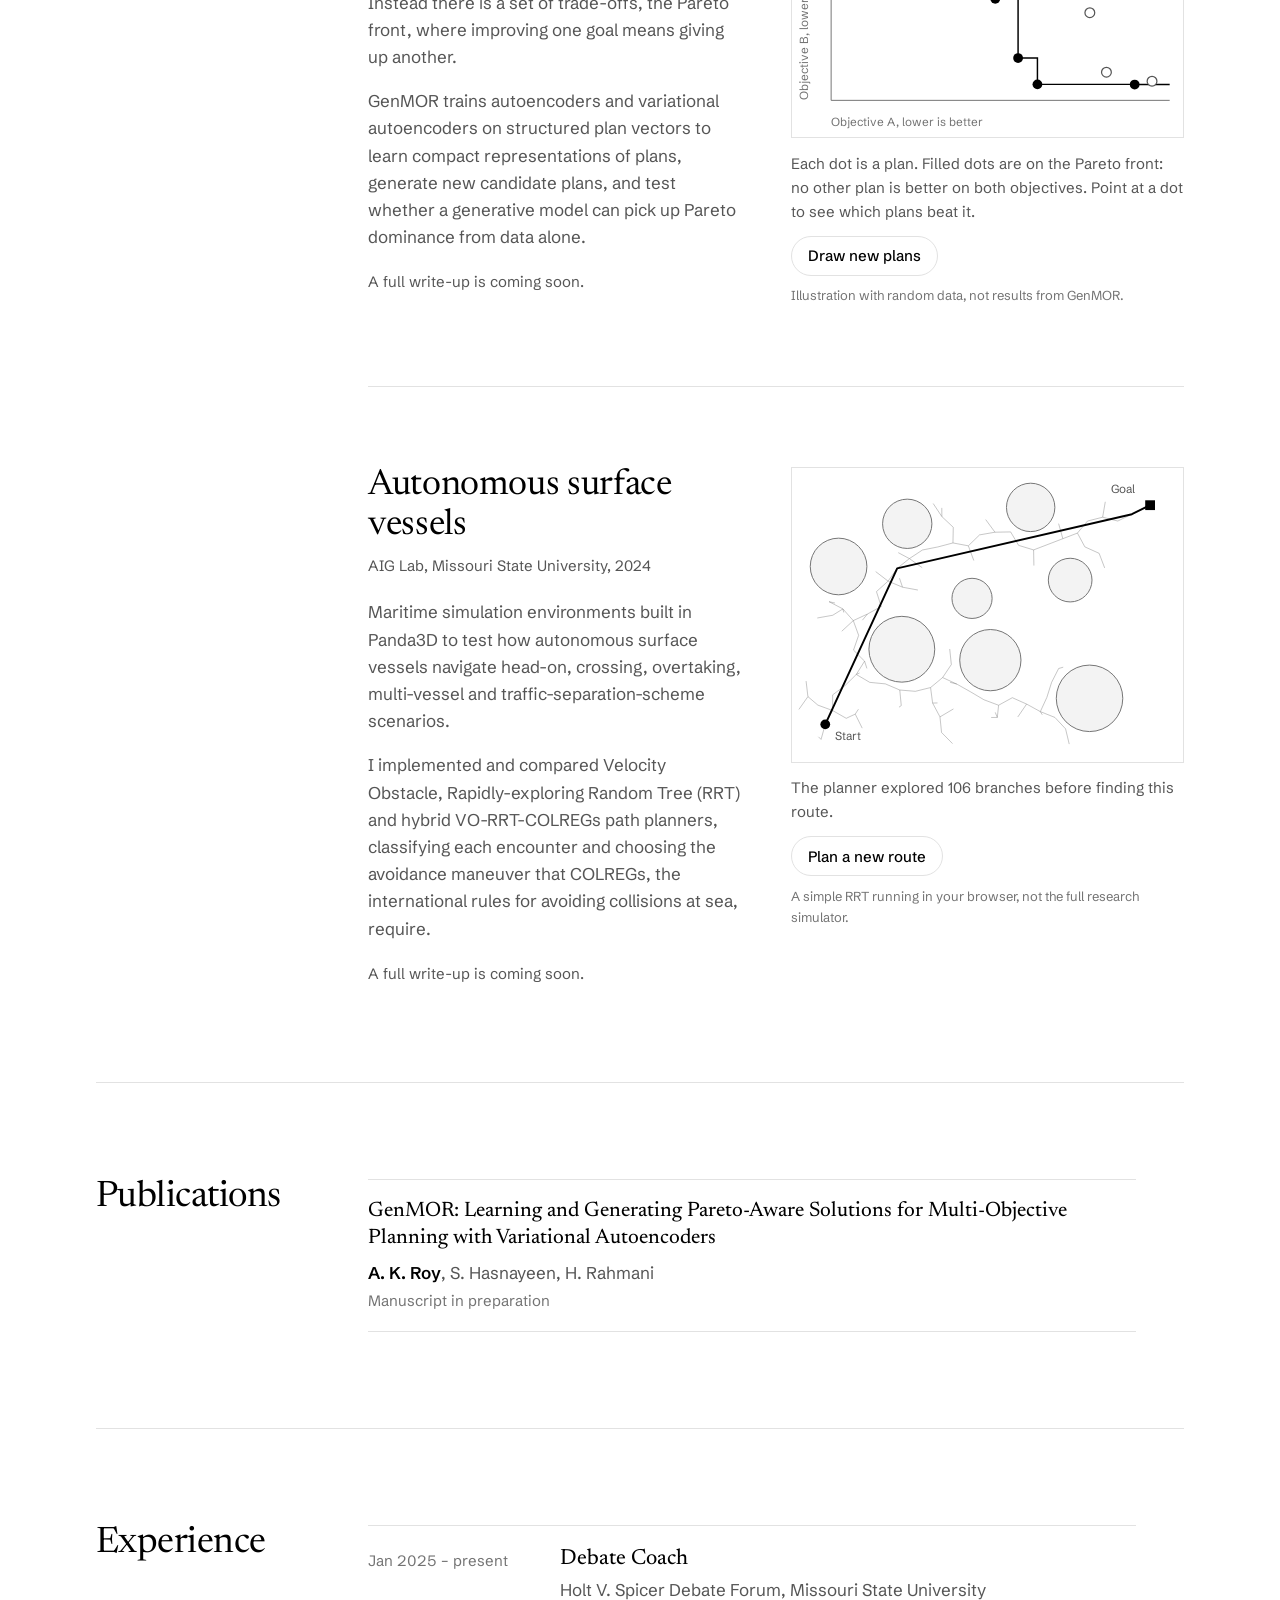
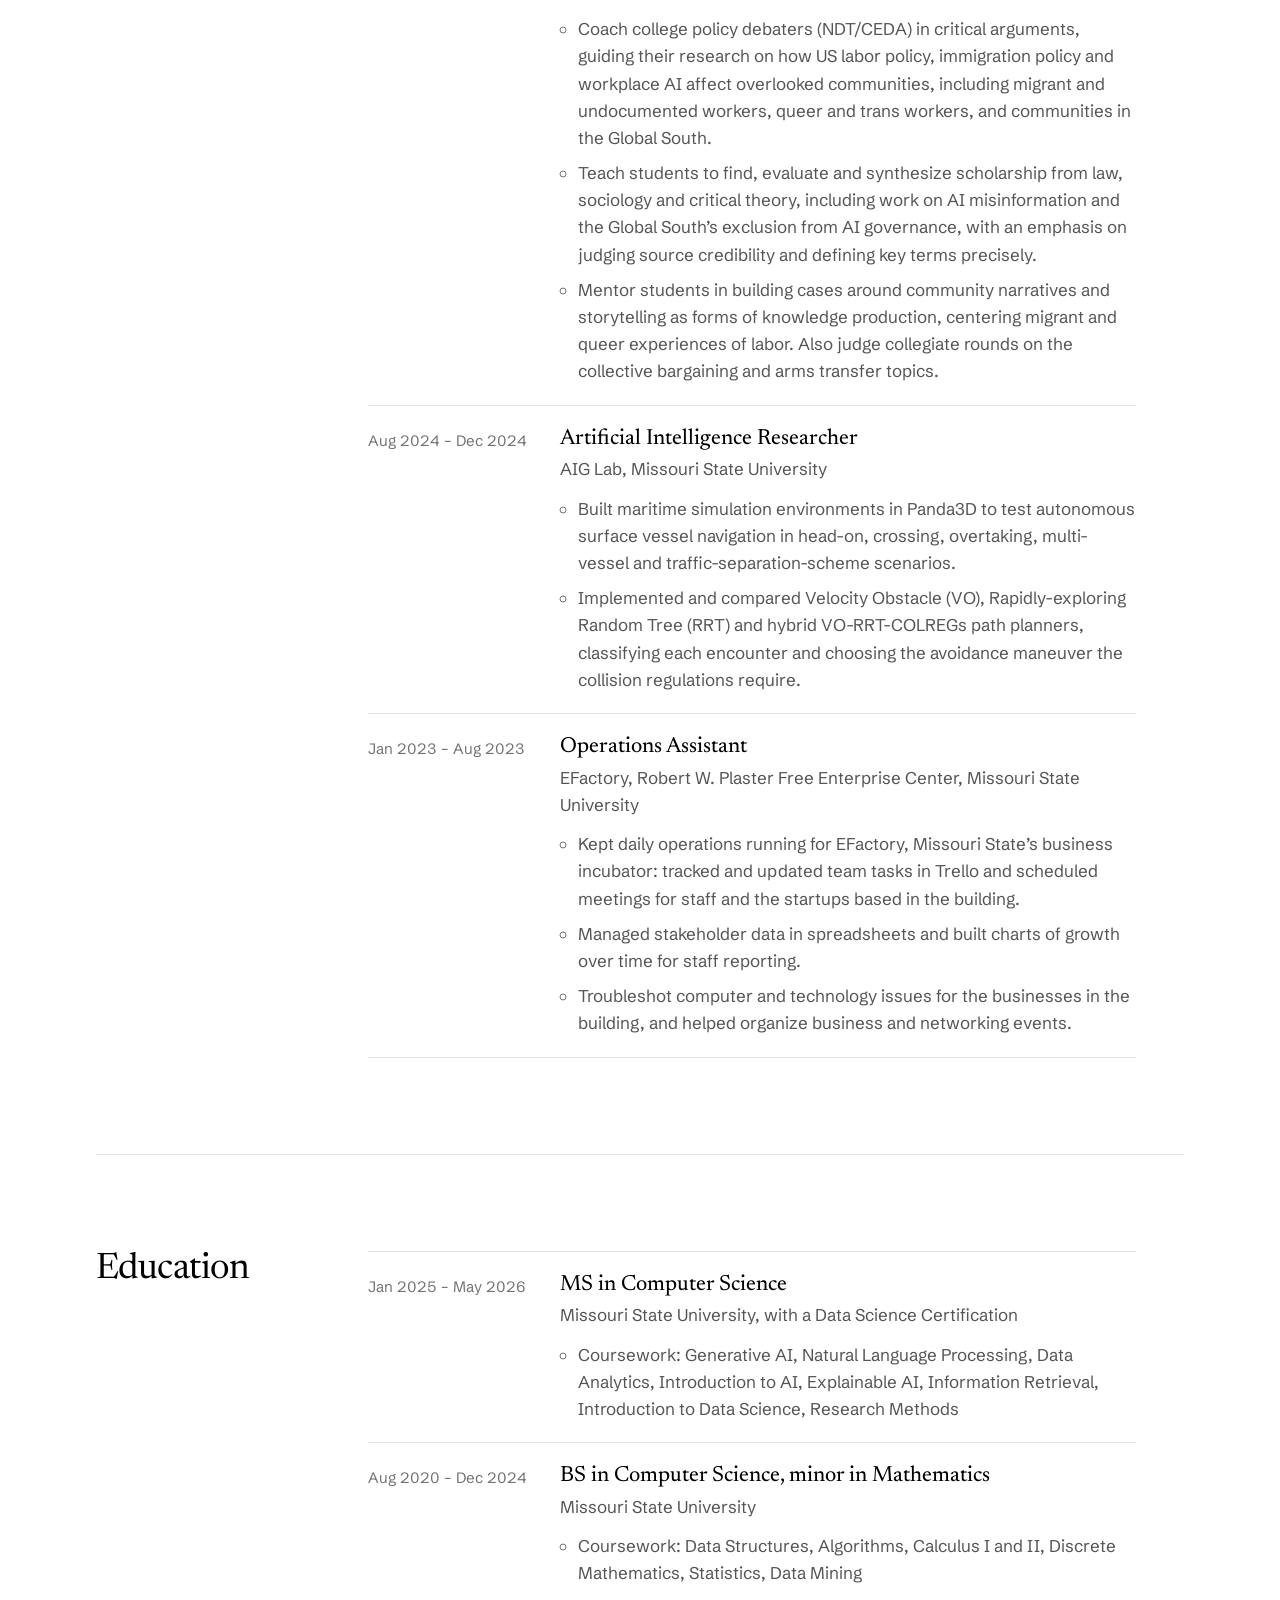
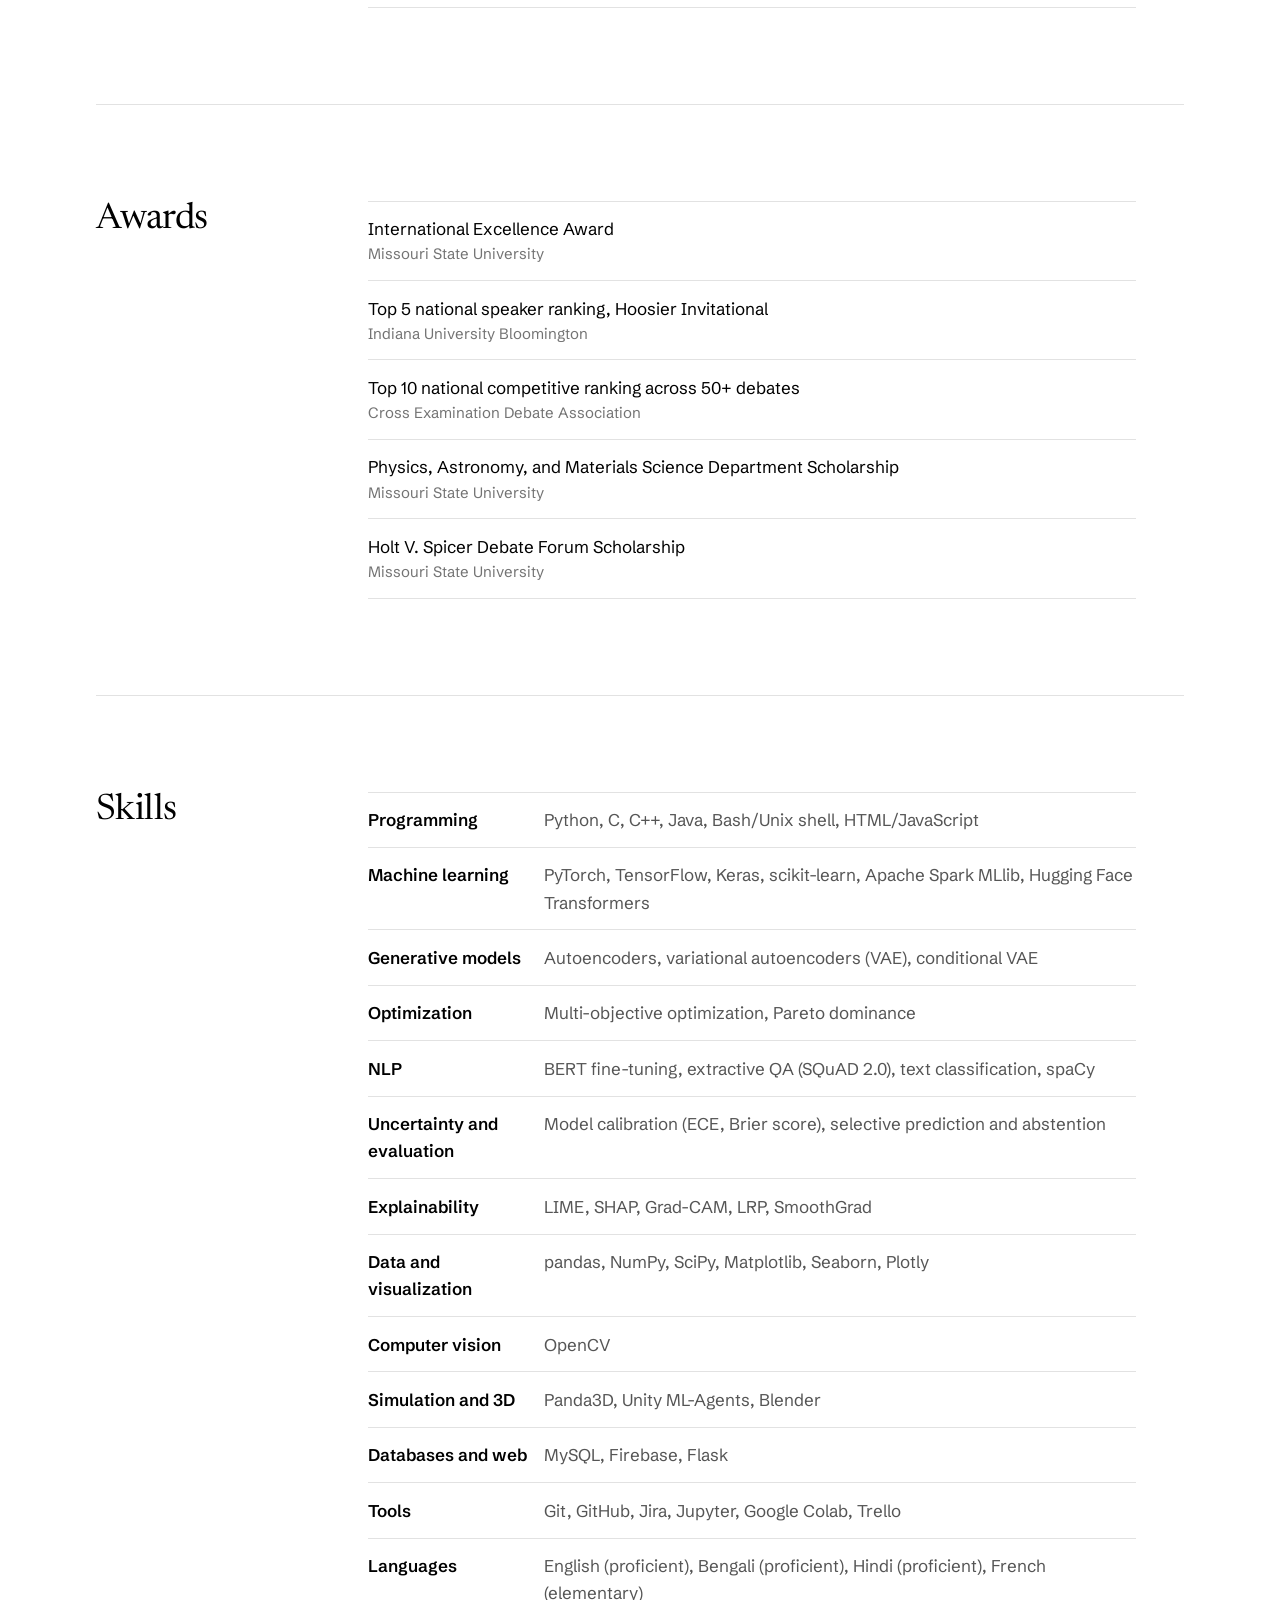
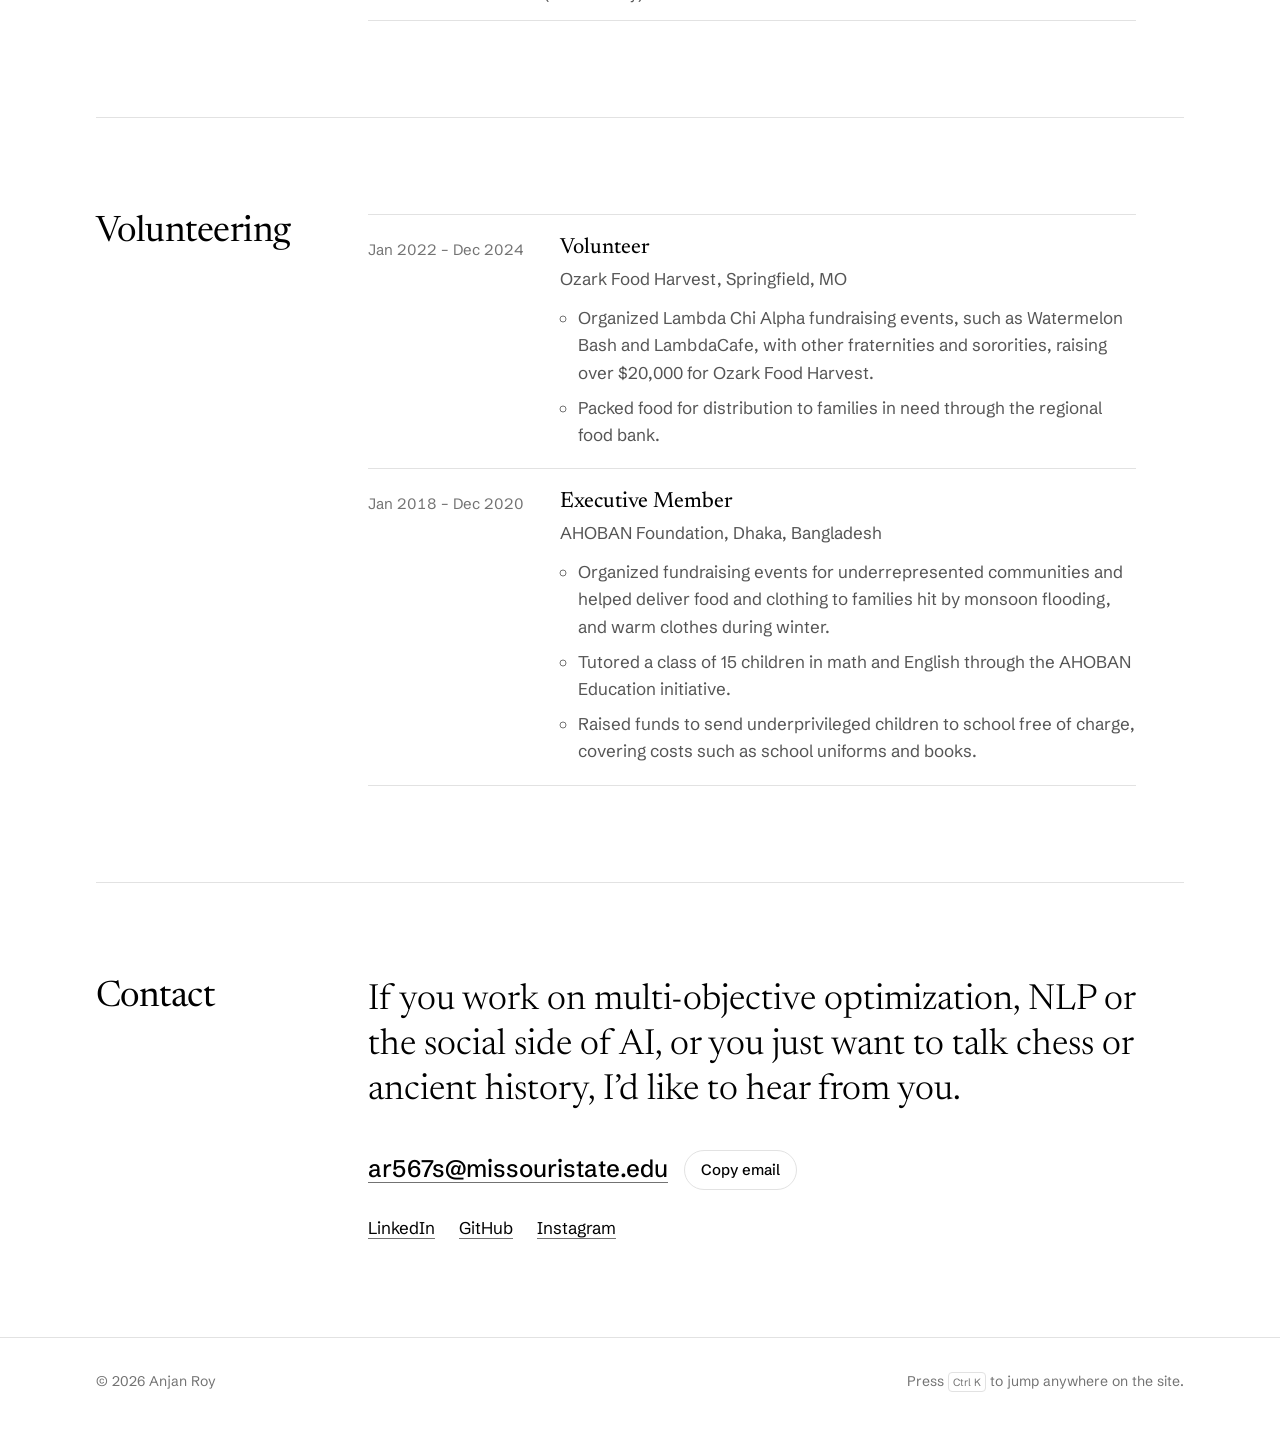
==== commit 24fe50cc: "updates" ====
--- a/index.html
+++ b/index.html
@@ -3,15 +3,15 @@
 <head>
   <meta charset="utf-8">
   <meta name="viewport" content="width=device-width, initial-scale=1">
-  <title>Anjan Roy | Explainable AI, NLP and AI's social impact</title>
-  <meta name="description" content="Anjan Roy is a computer science researcher (BS and MS, Missouri State University) working on explainable AI, natural language processing, and the impact of AI on overlooked communities. Looking for PhD opportunities.">
+  <title>Anjan Roy | Computer science researcher</title>
+  <meta name="description" content="Anjan Roy is a computer science researcher (BS and MS, Missouri State University) working on generative models, multi-objective optimization and natural language processing. Looking for PhD opportunities.">
   <meta name="author" content="Anjan Roy">
   <link rel="canonical" href="https://anjan14.github.io/">
 
   <meta property="og:type" content="website">
   <meta property="og:url" content="https://anjan14.github.io/">
   <meta property="og:title" content="Anjan Roy">
-  <meta property="og:description" content="Computer science researcher working on explainable AI, NLP, and the impact of AI on overlooked communities.">
+  <meta property="og:description" content="Computer science researcher working on generative models, multi-objective optimization and natural language processing.">
   <meta property="og:image" content="https://anjan14.github.io/assets/img/og-image.jpg">
   <meta name="twitter:card" content="summary_large_image">
 
@@ -45,7 +45,7 @@
     "image": "https://anjan14.github.io/assets/img/anjan-roy.jpg",
     "email": "mailto:ar567s@missouristate.edu",
     "alumniOf": { "@type": "CollegeOrUniversity", "name": "Missouri State University" },
-    "knowsAbout": ["Explainable AI", "Natural language processing", "Data science", "Societal impact of AI"],
+    "knowsAbout": ["Generative AI", "Multi-objective optimization", "Natural language processing", "Uncertainty and latent-variable models", "Reinforcement learning", "Data science"],
     "sameAs": [
       "https://github.com/Anjan14",
       "https://www.linkedin.com/in/anjan-roy14/",
@@ -141,22 +141,20 @@
         <div class="section-body">
           <div class="prose-lg">
             <p>
-              Large language models are advancing faster than the guardrails meant to keep them from acting
-              irrationally, and because our societies are organized around profit and an illusion of competition,
-              pausing that progress isn’t realistic. I think the most plausible way to protect people’s interests
-              is rigorous scholarship, both qualitative and quantitative, that explains how these systems reason
-              when they make decisions. That understanding lets researchers show a broader audience how AI
-              development affects marginalized communities. The nonlinear path of my own life and interests is a
-              big part of why I care about this direction.
+              My current work, GenMOR, asks whether a variational autoencoder can learn what makes a plan
+              Pareto-optimal from data alone. I’ve also built a question-answering model that abstains when a
+              question has no answer and gives confidence scores that reflect how likely it is to be right.
             </p>
           </div>
 
           <h3 class="subhead">Interests</h3>
           <ul class="interest-list">
-            <li>Societal and environmental impact of AI on traditionally overlooked, marginalized communities</li>
-            <li>Explainable AI</li>
+            <li>Uncertainty and latent-variable models</li>
+            <li>Generative AI</li>
             <li>Natural language processing</li>
+            <li>Reinforcement learning</li>
             <li>Data science and analytics</li>
+            <li>Large-scale predictive modeling</li>
           </ul>
 
           <h3 class="subhead" id="work-title">Research experience</h3>
@@ -168,8 +166,8 @@
 
           <div class="work-group" data-group>
             <div class="work-group-head">
-              <h3>Graduate research, Missouri State University</h3>
-              <span class="dates">Jan 2025 – May 2026</span>
+              <h3>Graduate and undergraduate research, Missouri State University</h3>
+              <span class="dates">Jan 2021 – May 2026</span>
             </div>
             <ul class="work-list">
               <li data-topics="Generative models">
@@ -190,6 +188,24 @@
                   </div>
                 </details>
               </li>
+              <li data-topics="NLP|Uncertainty">
+                <details class="work">
+                  <summary>
+                    <span class="work-title">Question answering that knows when not to answer</span>
+                    <span class="work-summary">BERT fine-tuned on SQuAD 2.0 with an answerability classifier and calibrated confidence scores.</span>
+                    <span class="work-toggle" aria-hidden="true"></span>
+                  </summary>
+                  <div class="work-detail">
+                    <p>
+                      A calibration-aware extractive QA system: BERT fine-tuned on SQuAD 2.0, augmented with an answerability
+                      classifier and a confidence-scoring component. The model is trained to predict answer spans while learning
+                      to abstain from unanswerable questions, and to produce confidence scores that genuinely reflect how likely
+                      an answer is to be correct.
+                    </p>
+                    <ul class="tags"><li>NLP</li><li>BERT</li><li>Calibration</li></ul>
+                  </div>
+                </details>
+              </li>
               <li data-topics="Explainable AI">
                 <details class="work">
                   <summary>
@@ -207,24 +223,6 @@
                   </div>
                 </details>
               </li>
-              <li data-topics="NLP">
-                <details class="work">
-                  <summary>
-                    <span class="work-title">Question answering that knows when not to answer</span>
-                    <span class="work-summary">BERT fine-tuned on SQuAD 2.0 with an answerability classifier and calibrated confidence scores.</span>
-                    <span class="work-toggle" aria-hidden="true"></span>
-                  </summary>
-                  <div class="work-detail">
-                    <p>
-                      A calibration-aware extractive QA system: BERT fine-tuned on SQuAD 2.0, augmented with an answerability
-                      classifier and a confidence-scoring component. The model is trained to predict answer spans while learning
-                      to abstain from unanswerable questions, and to produce confidence scores that genuinely reflect how likely
-                      an answer is to be correct.
-                    </p>
-                    <ul class="tags"><li>NLP</li><li>BERT</li><li>Calibration</li></ul>
-                  </div>
-                </details>
-              </li>
               <li data-topics="NLP|Data science">
                 <details class="work">
                   <summary>
@@ -247,36 +245,6 @@
                   </div>
                 </details>
               </li>
-            </ul>
-          </div>
-
-          <div class="work-group" data-group>
-            <div class="work-group-head">
-              <h3>Undergraduate research, Missouri State University</h3>
-              <span class="dates">Jan 2021 – Dec 2024</span>
-            </div>
-            <ul class="work-list">
-              <li data-topics="Robotics and simulation">
-                <details class="work">
-                  <summary>
-                    <span class="work-title">Autonomous vessel navigation in simulation</span>
-                    <span class="work-summary">Maritime environments in Panda3D for testing how autonomous surface vehicles plan safe paths.</span>
-                    <span class="work-toggle" aria-hidden="true"></span>
-                  </summary>
-                  <div class="work-detail">
-                    <p>
-                      I designed realistic maritime simulation environments in the Panda3D game engine to evaluate autonomous
-                      surface vehicle (ASV) navigation, integrating AI path-finding and collision avoidance with motion-planning
-                      approaches including Velocity Obstacles (VO), Rapidly-exploring Random Trees (RRT), and hybrid
-                      VO-RRT planning that follows COLREGs, the international rules for avoiding collisions at sea.
-                    </p>
-                    <p>
-                      Results: navigation efficiency up 30%, potential collision rates down 25%, and trajectory accuracy up 20%.
-                    </p>
-                    <ul class="tags"><li>Motion planning</li><li>RRT</li><li>Panda3D</li></ul>
-                  </div>
-                </details>
-              </li>
               <li data-topics="Data science">
                 <details class="work">
                   <summary>
@@ -303,9 +271,9 @@
                   </summary>
                   <div class="work-detail">
                     <p>
-                      A command-line shell with command execution, history management, error handling, scripting support and
-                      custom plugins. Refining memory management and process control cut command execution time by 20% and peak
-                      CPU usage by 25%, and the shell earned a 95% positive rating in user testing.
+                      A command-line shell with command execution, history management and robust error handling, extended
+                      with scripting support and custom plugins. I also improved its efficiency by refining memory management
+                      and process control.
                     </p>
                     <ul class="tags"><li>C</li><li>Operating systems</li></ul>
                   </div>
@@ -352,16 +320,16 @@
 
           <article class="project" aria-labelledby="asv-title">
             <div class="project-text">
-              <h3 class="project-title" id="asv-title">Autonomous surface vehicles</h3>
-              <p class="project-status">Undergraduate research, 2021–2024</p>
+              <h3 class="project-title" id="asv-title">Autonomous surface vessels</h3>
+              <p class="project-status">AIG Lab, Missouri State University, 2024</p>
               <p>
-                Realistic maritime simulations built in Panda3D to evaluate how autonomous surface vehicles navigate:
-                finding a path, avoiding collisions, and planning a safe trajectory.
+                Maritime simulation environments built in Panda3D to test how autonomous surface vessels navigate
+                head-on, crossing, overtaking, multi-vessel and traffic-separation-scheme scenarios.
               </p>
               <p>
-                I integrated and tested motion-planning approaches including Velocity Obstacles, Rapidly-exploring
-                Random Trees (RRT), and hybrid VO-RRT planning that follows COLREGs, the international rules for avoiding
-                collisions at sea. The work improved navigation efficiency by 30% and reduced potential collision rates by 25%.
+                I implemented and compared Velocity Obstacle, Rapidly-exploring Random Tree (RRT) and hybrid
+                VO-RRT-COLREGs path planners, classifying each encounter and choosing the avoidance maneuver that
+                COLREGs, the international rules for avoiding collisions at sea, require.
               </p>
               <p class="project-more">A full write-up is coming soon.</p>
             </div>
@@ -388,7 +356,7 @@
         <div class="section-body">
           <p class="pub">
             <cite class="pub-title">GenMOR: Learning and Generating Pareto-Aware Solutions for Multi-Objective Planning with Variational Autoencoders</cite>
-            <span class="pub-authors"><strong>A. K. Roy</strong>, S. Hasnayeen, H. Rahamani</span>
+            <span class="pub-authors"><strong>A. K. Roy</strong>, S. Hasnayeen, H. Rahmani</span>
             <span class="pub-venue">Manuscript in preparation</span>
           </p>
         </div>
@@ -412,6 +380,29 @@
                   </ul>
                 </div>
               </li>
+              <li>
+                <span class="when">Aug 2024 – Dec 2024</span>
+                <div>
+                  <h3>Artificial Intelligence Researcher</h3>
+                  <p class="where">AIG Lab, Missouri State University</p>
+                  <ul>
+                    <li>Built maritime simulation environments in Panda3D to test autonomous surface vessel navigation in head-on, crossing, overtaking, multi-vessel and traffic-separation-scheme scenarios.</li>
+                    <li>Implemented and compared Velocity Obstacle (VO), Rapidly-exploring Random Tree (RRT) and hybrid VO-RRT-COLREGs path planners, classifying each encounter and choosing the avoidance maneuver the collision regulations require.</li>
+                  </ul>
+                </div>
+              </li>
+              <li>
+                <span class="when">Jan 2023 – Aug 2023</span>
+                <div>
+                  <h3>Operations Assistant</h3>
+                  <p class="where">EFactory, Robert W. Plaster Free Enterprise Center, Missouri State University</p>
+                  <ul>
+                    <li>Kept daily operations running for EFactory, Missouri State’s business incubator: tracked and updated team tasks in Trello and scheduled meetings for staff and the startups based in the building.</li>
+                    <li>Managed stakeholder data in spreadsheets and built charts of growth over time for staff reporting.</li>
+                    <li>Troubleshot computer and technology issues for the businesses in the building, and helped organize business and networking events.</li>
+                  </ul>
+                </div>
+              </li>
             </ol>
           </div>
         </section>
@@ -427,7 +418,7 @@
                   <h3>MS in Computer Science</h3>
                   <p class="where">Missouri State University, with a Data Science Certification</p>
                   <ul>
-                    <li>Coursework: Data Analytics, Introduction to AI, Explainable AI, Natural Language Processing, Generative AI</li>
+                    <li>Coursework: Generative AI, Natural Language Processing, Data Analytics, Introduction to AI, Explainable AI, Information Retrieval, Introduction to Data Science, Research Methods</li>
                   </ul>
                 </div>
               </li>
@@ -437,7 +428,7 @@
                   <h3>BS in Computer Science, minor in Mathematics</h3>
                   <p class="where">Missouri State University</p>
                   <ul>
-                    <li>Coursework: Calculus I and II, Discrete Mathematics, Statistics, Data Mining</li>
+                    <li>Coursework: Data Structures, Algorithms, Calculus I and II, Discrete Mathematics, Statistics, Data Mining</li>
                   </ul>
                 </div>
               </li>
@@ -451,7 +442,8 @@
           <div class="section-body">
             <ul class="plain-list">
               <li>International Excellence Award <span class="detail">Missouri State University</span></li>
-              <li>Top 5 speaker, Hoosier Invitational debate tournament <span class="detail">Indiana University Bloomington</span></li>
+              <li>Top 5 national speaker ranking, Hoosier Invitational <span class="detail">Indiana University Bloomington</span></li>
+              <li>Top 10 national competitive ranking across 50+ debates <span class="detail">Cross Examination Debate Association</span></li>
               <li>Physics, Astronomy, and Materials Science Department Scholarship <span class="detail">Missouri State University</span></li>
               <li>Holt V. Spicer Debate Forum Scholarship <span class="detail">Missouri State University</span></li>
             </ul>
@@ -463,16 +455,52 @@
           <div class="section-head"><h2 class="section-title" id="skills-title">Skills</h2></div>
           <div class="section-body">
             <dl class="skills">
-              <dt>Programming</dt><dd>Python, C, C++, Java</dd>
-              <dt>Machine learning</dt><dd>PyTorch, TensorFlow, Keras, scikit-learn, Apache Spark MLlib</dd>
+              <dt>Programming</dt><dd>Python, C, C++, Java, Bash/Unix shell, HTML/JavaScript</dd>
+              <dt>Machine learning</dt><dd>PyTorch, TensorFlow, Keras, scikit-learn, Apache Spark MLlib, Hugging Face Transformers</dd>
+              <dt>Generative models</dt><dd>Autoencoders, variational autoencoders (VAE), conditional VAE</dd>
+              <dt>Optimization</dt><dd>Multi-objective optimization, Pareto dominance</dd>
+              <dt>NLP</dt><dd>BERT fine-tuning, extractive QA (SQuAD 2.0), text classification, spaCy</dd>
+              <dt>Uncertainty and evaluation</dt><dd>Model calibration (ECE, Brier score), selective prediction and abstention</dd>
               <dt>Explainability</dt><dd>LIME, SHAP, Grad-CAM, LRP, SmoothGrad</dd>
               <dt>Data and visualization</dt><dd>pandas, NumPy, SciPy, Matplotlib, Seaborn, Plotly</dd>
-              <dt>NLP and vision</dt><dd>spaCy, OpenCV</dd>
+              <dt>Computer vision</dt><dd>OpenCV</dd>
               <dt>Simulation and 3D</dt><dd>Panda3D, Unity ML-Agents, Blender</dd>
-              <dt>Databases</dt><dd>MySQL, Firebase</dd>
-              <dt>Tools</dt><dd>Git, GitHub, Jira, Jupyter Notebook, Google Colab</dd>
-              <dt>Languages</dt><dd>English (proficient), Bengali (native), Hindi (speaking proficiency), French (elementary), Greek (elementary)</dd>
+              <dt>Databases and web</dt><dd>MySQL, Firebase, Flask</dd>
+              <dt>Tools</dt><dd>Git, GitHub, Jira, Jupyter, Google Colab, Trello</dd>
+              <dt>Languages</dt><dd>English (proficient), Bengali (proficient), Hindi (proficient), French (elementary)</dd>
             </dl>
+          </div>
+        </section>
+
+        <!-- ============ Volunteering ============ -->
+        <section class="section" id="volunteering" aria-labelledby="vol-title">
+          <div class="section-head"><h2 class="section-title" id="vol-title">Volunteering</h2></div>
+          <div class="section-body">
+            <ol class="timeline">
+              <li>
+                <span class="when">Jan 2022 – Dec 2024</span>
+                <div>
+                  <h3>Volunteer</h3>
+                  <p class="where">Ozark Food Harvest, Springfield, MO</p>
+                  <ul>
+                    <li>Organized Lambda Chi Alpha fundraising events, such as Watermelon Bash and LambdaCafe, with other fraternities and sororities, raising over $20,000 for Ozark Food Harvest.</li>
+                    <li>Packed food for distribution to families in need through the regional food bank.</li>
+                  </ul>
+                </div>
+              </li>
+              <li>
+                <span class="when">Jan 2018 – Dec 2020</span>
+                <div>
+                  <h3>Executive Member</h3>
+                  <p class="where">AHOBAN Foundation, Dhaka, Bangladesh</p>
+                  <ul>
+                    <li>Organized fundraising events for underrepresented communities and helped deliver food and clothing to families hit by monsoon flooding, and warm clothes during winter.</li>
+                    <li>Tutored a class of 15 children in math and English through the AHOBAN Education initiative.</li>
+                    <li>Raised funds to send underprivileged children to school free of charge, covering costs such as school uniforms and books.</li>
+                  </ul>
+                </div>
+              </li>
+            </ol>
           </div>
         </section>
       </div>
